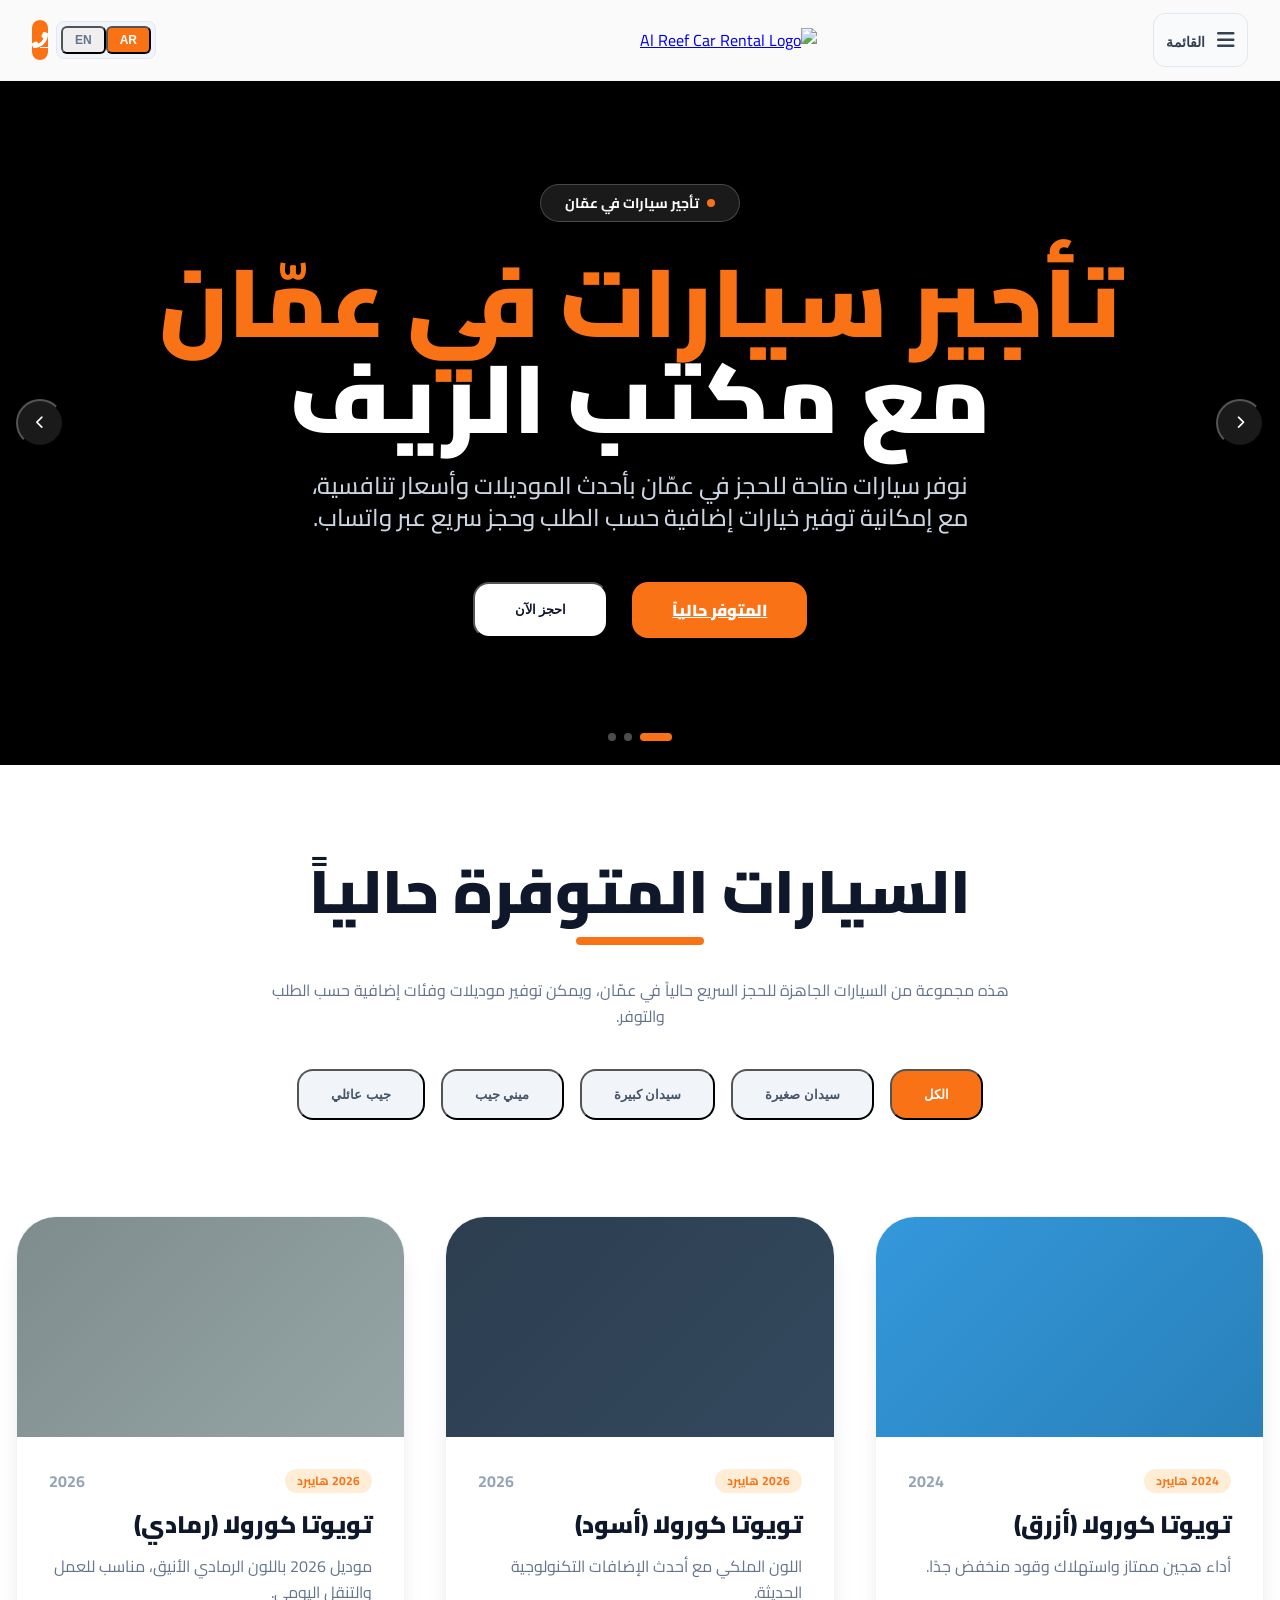
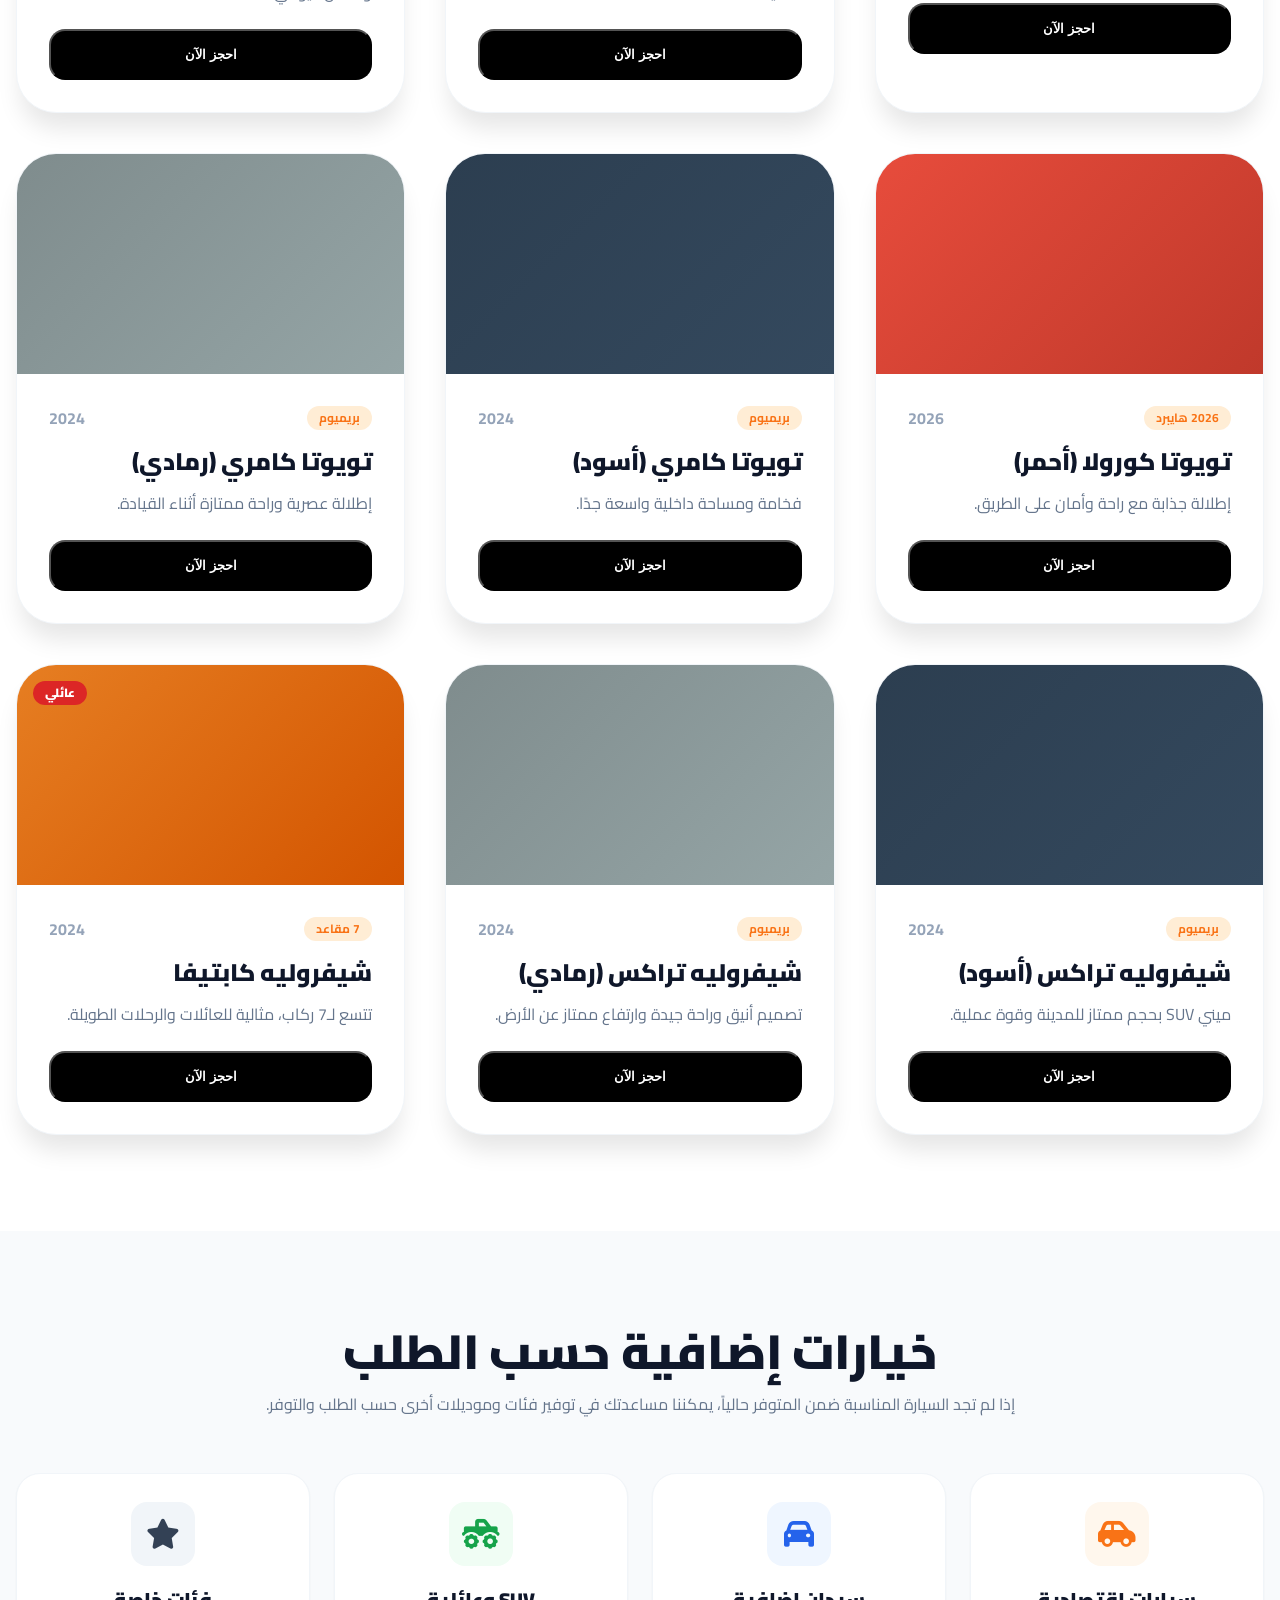
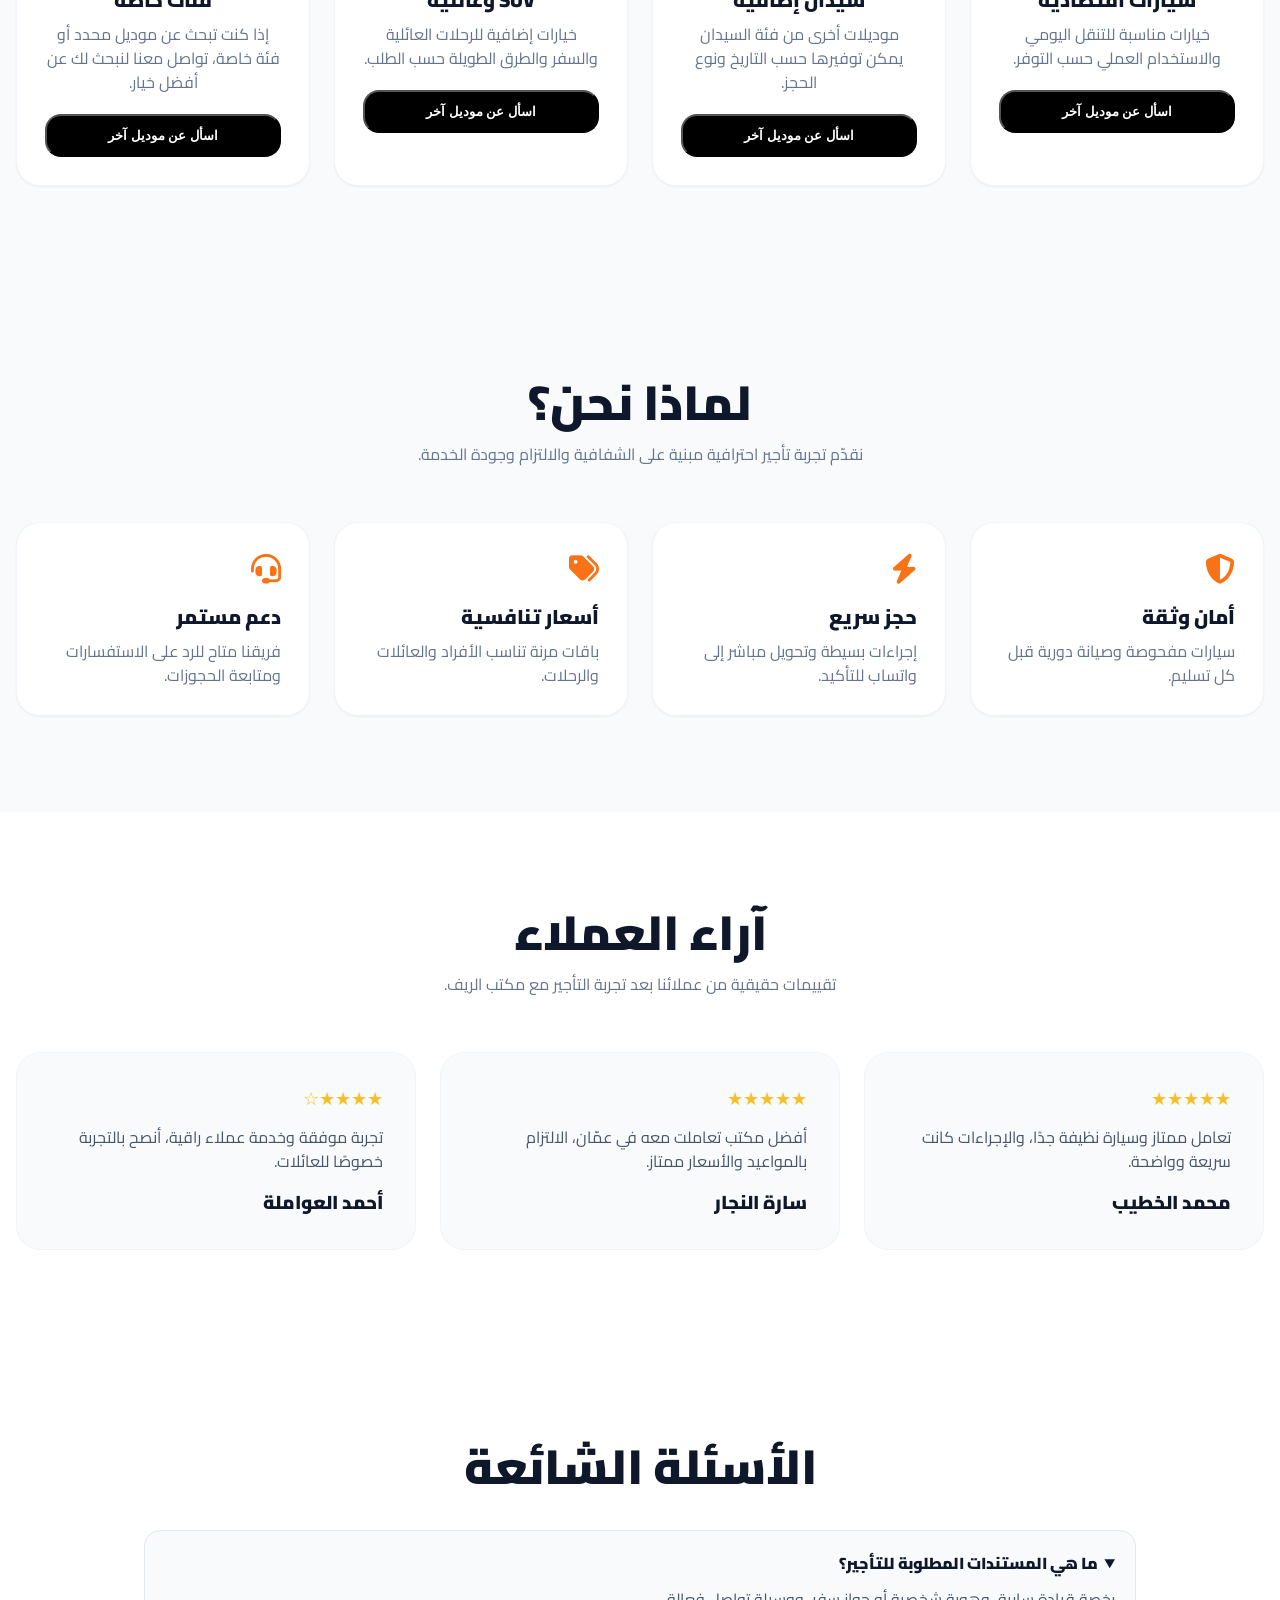
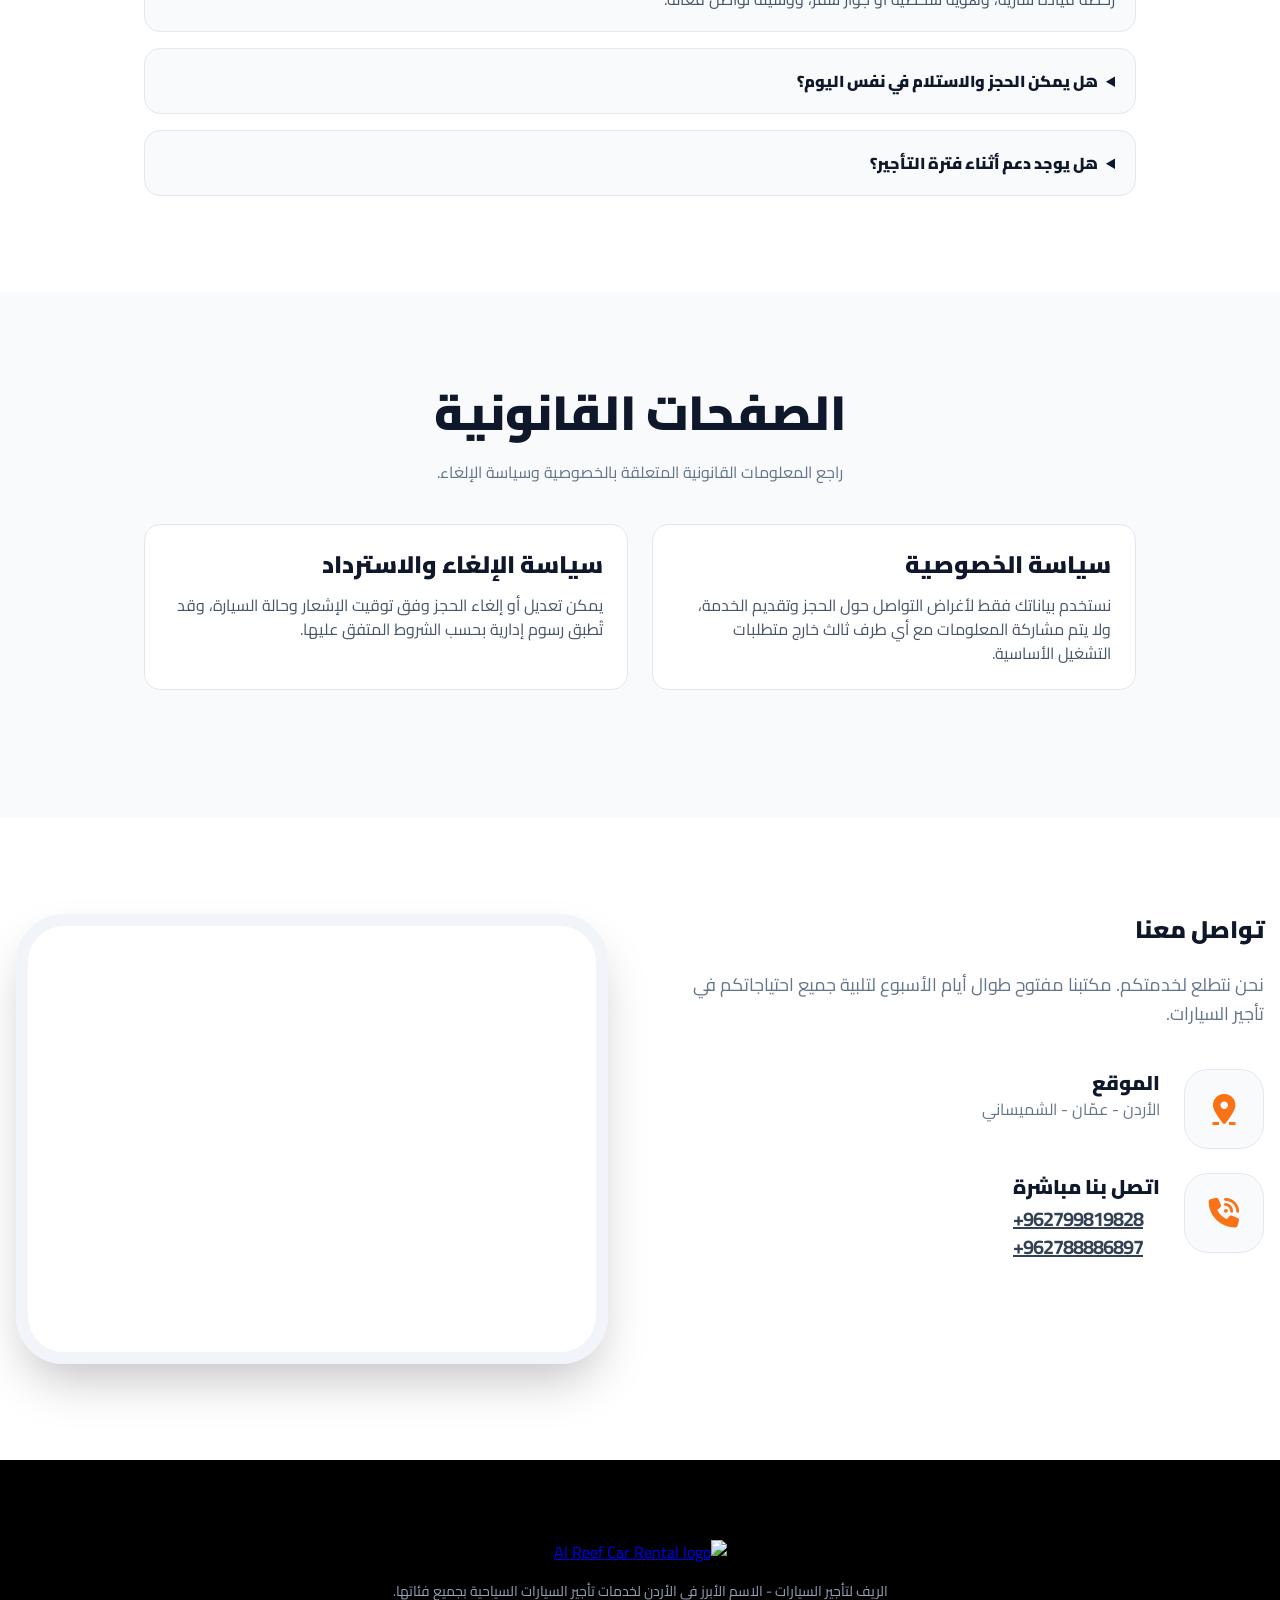
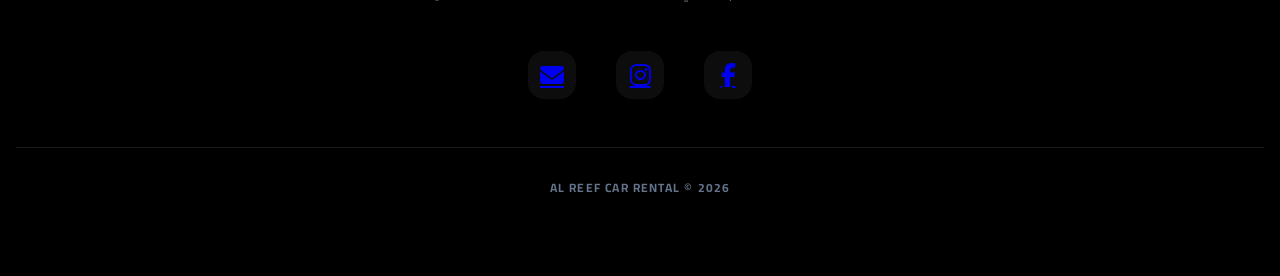
==== index.html @ 411e7c44 "Update index.html" ====
<!DOCTYPE html>
<html lang="ar" dir="rtl">
<head>
    <meta charset="UTF-8">
    <meta name="viewport" content="width=device-width, initial-scale=1.0">
    <title>Car Rental in Amman | Al Reef Car Rental | مكتب الريف لتأجير السيارات</title>
    <meta name="description" content="تأجير سيارات في عمّان مع مكتب الريف. سيارات سيدان وSUV متوفرة للحجز السريع عبر واتساب، مع إمكانية توفير موديلات إضافية حسب الطلب داخل الأردن.">
    <meta name="robots" content="index, follow">
    <meta name="theme-color" content="#f97316">

    <!-- Open Graph -->
    <meta property="og:type" content="website">
    <meta property="og:title" content="Car Rental in Amman | Al Reef Car Rental | مكتب الريف لتأجير السيارات">
    <meta property="og:description" content="تأجير سيارات في عمّان مع مكتب الريف. سيارات سيدان وSUV متوفرة للحجز السريع عبر واتساب، مع إمكانية توفير موديلات إضافية حسب الطلب داخل الأردن.">
    <meta property="og:image" content="https://cdn.jsdelivr.net/gh/alreefcar/alreef-website@main/logo/logomedia.jpg">
    <meta property="og:locale" content="ar_JO">
    <meta property="og:locale:alternate" content="en_US">

    <!-- Twitter -->
    <meta name="twitter:card" content="summary_large_image">
    <meta name="twitter:title" content="Car Rental in Amman | Al Reef Car Rental | مكتب الريف لتأجير السيارات">
    <meta name="twitter:description" content="تأجير سيارات في عمّان مع مكتب الريف. سيارات سيدان وSUV متوفرة للحجز السريع عبر واتساب، مع إمكانية توفير موديلات إضافية حسب الطلب داخل الأردن.">
    <meta name="twitter:image" content="https://cdn.jsdelivr.net/gh/alreefcar/alreef-website@main/logo/logomedia.jpg">

    <!-- Fonts -->
    <link rel="preconnect" href="https://fonts.googleapis.com">
    <link rel="preconnect" href="https://fonts.gstatic.com" crossorigin>
    <link href="https://fonts.googleapis.com/css2?family=Cairo:wght@300;400;600;700;800&display=swap" rel="stylesheet">

    <!-- Icons -->
    <link rel="stylesheet" href="https://cdnjs.cloudflare.com/ajax/libs/font-awesome/6.4.0/css/all.min.css">

    <!-- Tailwind CSS -->
<link rel="stylesheet" href="/alreef-tailwind.min.css">

    <!-- Schema: Local Business + Car Rental -->
    <script type="application/ld+json">
    {
      "@context": "https://schema.org",
      "@type": "CarRental",
      "name": "Al Reef Car Rental",
      "image": "https://cdn.jsdelivr.net/gh/alreefcar/alreef-website@main/logo/logomedia.jpg",
      "telephone": "+962799819828",
      "email": "alreefcars@outlook.com",
      "address": {
        "@type": "PostalAddress",
        "addressLocality": "Amman",
        "addressCountry": "JO"
      },
      "areaServed": "Jordan",
      "sameAs": [
        "https://www.instagram.com/alreefcars.jo/",
        "https://web.facebook.com/profile.php?id=100024924920062"
      ]
    }
    </script>

    <!-- Schema: FAQ -->
    <script type="application/ld+json">
    {
      "@context": "https://schema.org",
      "@type": "FAQPage",
      "mainEntity": [
        {
          "@type": "Question",
          "name": "ما هي المستندات المطلوبة للتأجير؟",
          "acceptedAnswer": {
            "@type": "Answer",
            "text": "رخصة قيادة سارية، وهوية شخصية أو جواز سفر، ووسيلة تواصل فعالة."
          }
        },
        {
          "@type": "Question",
          "name": "هل يمكن الحجز والاستلام في نفس اليوم؟",
          "acceptedAnswer": {
            "@type": "Answer",
            "text": "نعم، حسب توفر السيارات. تواصل معنا مبكرًا لضمان أفضل الخيارات."
          }
        },
        {
          "@type": "Question",
          "name": "هل يوجد دعم أثناء فترة التأجير؟",
          "acceptedAnswer": {
            "@type": "Answer",
            "text": "بالتأكيد، فريقنا متاح لمساعدتك ومتابعة أي استفسار طوال فترة العقد."
          }
        }
      ]
    }
    </script>

    <style>
        * { margin: 0; padding: 0; box-sizing: border-box; }
        html { scroll-behavior: smooth; }
        body { font-family: 'Cairo', sans-serif; background-color: #f8fafc; opacity: 1 !important; visibility: visible !important; }

        .car-card { transition: all 0.3s ease; background: white; border-radius: 2.5rem; overflow: hidden; border: 1px solid #f1f5f9; box-shadow: 0 20px 25px -5px rgb(0 0 0 / 0.1); }
        .car-card:hover { transform: translateY(-8px); box-shadow: 0 25px 30px -5px rgb(0 0 0 / 0.15); }
        .car-image-container { height: 220px; display: flex; align-items: center; justify-content: center; background: linear-gradient(135deg, #667eea 0%, #764ba2 100%); padding: 1rem; position: relative; cursor: pointer; transition: all 0.3s ease; }
        .car-image-container:hover { opacity: 0.92; }
        .car-image-container img { max-width: 90%; max-height: 90%; object-fit: contain; filter: drop-shadow(0 10px 8px rgb(0 0 0 / 0.1)); transition: transform 0.3s ease, opacity 0.3s ease; }
        .car-image-container:hover img { transform: scale(1.05); }
        .car-card[data-car="blue"] .car-image-container { background: linear-gradient(135deg, #3498db, #2980b9); }
        .car-card[data-car="black"] .car-image-container { background: linear-gradient(135deg, #2c3e50, #34495e); }
        .car-card[data-car="grey"] .car-image-container { background: linear-gradient(135deg, #7f8c8d, #95a5a6); }
        .car-card[data-car="red"] .car-image-container { background: linear-gradient(135deg, #e74c3c, #c0392b); }
        .car-card[data-car="camry-black"] .car-image-container { background: linear-gradient(135deg, #2c3e50, #34495e); }
        .car-card[data-car="camry-grey"] .car-image-container { background: linear-gradient(135deg, #7f8c8d, #95a5a6); }
        .car-card[data-car="trax-black"] .car-image-container { background: linear-gradient(135deg, #2c3e50, #34495e); }
        .car-card[data-car="trax-grey"] .car-image-container { background: linear-gradient(135deg, #7f8c8d, #95a5a6); }
        .car-card[data-car="captiva"] .car-image-container { background: linear-gradient(135deg, #e67e22, #d35400); }

        .glass-nav { background: rgba(255, 255, 255, 0.98); backdrop-filter: blur(10px); border-bottom: 1px solid #f1f5f9; }
        .active-filter { background-color: #f97316 !important; color: white !important; }
        .no-scrollbar::-webkit-scrollbar { display: none; }
        .no-scrollbar { -ms-overflow-style: none; scrollbar-width: none; }
        .modal-overlay { transition: opacity 0.3s ease; }
        .modal-content { transition: transform 0.3s ease; }
        .contact-email { direction: ltr; unicode-bidi: bidi-override; }
        .hero-slider { width: 300%; height: 100%; display: flex; transition: transform 0.7s ease-in-out; }
        .hero-slide { width: 33.333%; height: 100%; background-size: cover; background-position: center; }

        .gallery-modal { position: fixed; inset: 0; background: rgba(0, 0, 0, 0.95); z-index: 1000; display: none; align-items: center; justify-content: center; opacity: 0; transition: opacity 0.3s ease; }
        .gallery-modal.show { display: flex; opacity: 1; }
        .gallery-content { position: relative; width: 90%; max-width: 1000px; max-height: 90vh; }
        .gallery-image-container { position: relative; width: 100%; height: 70vh; display: flex; align-items: center; justify-content: center; background: linear-gradient(135deg, #1a1a1a, #2d2d2d); border-radius: 2rem; overflow: hidden; }
        .gallery-image-container img { max-width: 100%; max-height: 100%; object-fit: contain; filter: drop-shadow(0 20px 13px rgb(0 0 0 / 0.5)); }
        .gallery-nav { position: absolute; bottom: 2rem; left: 50%; transform: translateX(-50%); display: flex; gap: 1rem; background: rgba(255,255,255,0.1); padding: 0.75rem 1.5rem; border-radius: 3rem; backdrop-filter: blur(10px); border: 1px solid rgba(255,255,255,0.2); z-index: 10; }
        .gallery-nav-btn { width: 3.5rem; height: 3.5rem; border-radius: 50%; background: rgba(255,255,255,0.2); border: 1px solid rgba(255,255,255,0.3); color: white; font-size: 1.2rem; cursor: pointer; transition: all 0.3s ease; display: flex; align-items: center; justify-content: center; }
        .gallery-nav-btn:hover { background: #f97316; border-color: #f97316; transform: scale(1.1); }
        .gallery-dots { display: flex; gap: 0.75rem; align-items: center; }
        .gallery-dot { width: 0.75rem; height: 0.75rem; border-radius: 50%; background: rgba(255,255,255,0.3); cursor: pointer; transition: all 0.3s ease; }
        .gallery-dot.active { background: #f97316; transform: scale(1.3); }
        .gallery-close { position: absolute; top: 1rem; left: 1rem; width: 3rem; height: 3rem; border-radius: 50%; background: rgba(255,255,255,0.1); border: 1px solid rgba(255,255,255,0.2); color: white; font-size: 1.2rem; cursor: pointer; display: flex; align-items: center; justify-content: center; transition: all 0.3s ease; z-index: 20; }
        .gallery-close:hover { background: #ef4444; transform: scale(1.1); }
        .gallery-caption { position: absolute; top: 1rem; right: 1rem; background: rgba(255,255,255,0.1); backdrop-filter: blur(10px); padding: 0.5rem 1.5rem; border-radius: 2rem; color: white; font-weight: bold; border: 1px solid rgba(255,255,255,0.2); z-index: 20; }
        .car-image-container img[loading="lazy"] { opacity: 0; }
        .car-image-container img.loaded { opacity: 1; }
    </style>
    <link rel="icon" type="image/png" sizes="32x32" href="/favicon.png">
    <link rel="icon" type="image/png" sizes="16x16" href="/favicon.png">
    <link rel="shortcut icon" href="/favicon.png">
</head>
<body class="bg-slate-50 text-slate-900 font-sans">
    <!-- Navigation -->
    <nav class="glass-nav shadow-lg fixed w-full z-50">
        <div class="max-w-7xl mx-auto px-4 sm:px-6 lg:px-8">
            <div class="flex justify-between h-20 items-center">
                <div class="flex items-center">
                    <button id="menu-toggle-btn" class="bg-slate-50 hover:bg-orange-100 text-slate-700 p-3 rounded-xl transition-all duration-300 border border-slate-200 group" aria-label="Open menu">
                        <i class="fas fa-bars text-xl group-hover:scale-110 transition-transform"></i>
                        <span class="ms-2 font-bold hidden md:inline-block text-sm" data-i18n="nav_menu">القائمة</span>
                    </button>
                </div>
                <div class="absolute left-1/2 transform -translate-x-1/2">
                    <a href="#hero" class="block" aria-label="Al Reef Car Rental Home">
                        <img src="https://cdn.jsdelivr.net/gh/alreefcar/alreef-website@main/logo/logo.png" alt="Al Reef Car Rental Logo" class="h-16 md:h-24 w-auto object-contain transition-transform hover:scale-105" loading="eager" width="180" height="96">
                    </a>
                </div>
                <div class="flex items-center gap-2">
                    <div class="flex bg-slate-100 rounded-lg p-1 border border-slate-200">
                        <button type="button" id="btn-ar" class="px-3 py-1 rounded-md text-xs font-bold">AR</button>
                        <button type="button" id="btn-en" class="px-3 py-1 rounded-md text-xs font-bold">EN</button>
                    </div>
                    <a href="tel:+962799819828" class="bg-brand-primary text-white h-10 w-10 flex items-center justify-center rounded-lg" aria-label="Call Al Reef Car Rental">
                        <i class="fas fa-phone-alt"></i>
                    </a>
                </div>
            </div>
        </div>
    </nav>

    <!-- Side Drawer -->
    <div id="side-drawer" class="fixed inset-0 z-[100] invisible">
        <div id="drawer-overlay" class="absolute inset-0 bg-black/60 backdrop-blur-sm opacity-0 transition-opacity duration-300"></div>
        <div id="drawer-content" class="absolute right-0 top-0 h-full w-[300px] bg-white translate-x-full transition-transform duration-300 p-8 flex flex-col">
            <button id="close-drawer" class="self-end text-2xl text-slate-400 mb-8 hover:text-black" aria-label="Close menu"><i class="fas fa-times"></i></button>
            <nav class="space-y-6">
                <a href="#hero" class="drawer-link block text-xl font-black text-slate-800 hover:text-brand-primary" data-i18n="home">الرئيسية</a>
                <a href="#fleet" class="drawer-link block text-xl font-black text-slate-800 hover:text-brand-primary" data-i18n="fleet">السيارات المتوفرة</a>
                <a href="services.html" class="drawer-link block text-xl font-black text-slate-800 hover:text-brand-primary" data-i18n="services_link">الخدمات السياحية</a>
                <a href="#faq" class="drawer-link block text-xl font-black text-slate-800 hover:text-brand-primary" data-i18n="faq_nav">الأسئلة الشائعة</a>
                <a href="#location" class="drawer-link block text-xl font-black text-slate-800 hover:text-brand-primary" data-i18n="contact_nav">تواصل معنا</a>
            </nav>
            <div class="mt-auto space-y-8">
                <div class="space-y-4">
                    <p class="text-sm font-bold text-slate-400 uppercase tracking-widest" data-i18n="contact">تواصل معنا</p>
                    <a href="tel:+962799819828" class="flex items-center gap-4 group">
                        <div class="w-12 h-12 bg-slate-50 rounded-2xl flex items-center justify-center text-slate-600 group-hover:bg-brand-primary group-hover:text-white"><i class="fas fa-phone-alt"></i></div>
                        <span class="font-bold text-slate-700" dir="ltr">+962799819828</span>
                    </a>
                    <a href="tel:+962788886897" class="flex items-center gap-4 group">
                        <div class="w-12 h-12 bg-slate-50 rounded-2xl flex items-center justify-center text-slate-600 group-hover:bg-brand-primary group-hover:text-white"><i class="fas fa-phone-alt"></i></div>
                        <span class="font-bold text-slate-700" dir="ltr">+962788886897</span>
                    </a>
                    <a href="mailto:alreefcars@outlook.com" class="flex items-center gap-4 group">
                        <div class="w-12 h-12 bg-slate-50 rounded-2xl flex items-center justify-center text-slate-600 group-hover:bg-blue-600 group-hover:text-white"><i class="fas fa-envelope"></i></div>
                        <span class="font-bold text-slate-700 contact-email">alreefcars@outlook.com</span>
                    </a>
                    <a href="https://maps.app.goo.gl/wurxkst2kX9NvVn19" target="_blank" rel="noopener noreferrer" class="flex items-center gap-4 group">
                        <div class="w-12 h-12 bg-slate-50 rounded-2xl flex items-center justify-center text-slate-600 group-hover:bg-blue-600 group-hover:text-white"><i class="fas fa-map-marker-alt"></i></div>
                        <span class="font-bold text-slate-700" data-i18n="location">موقعنا</span>
                    </a>
                </div>
                <a href="#hero" class="block hover:opacity-100 transition-opacity">
                    <img src="https://cdn.jsdelivr.net/gh/alreefcar/alreef-website@main/logo/logo.png" alt="Al Reef Car Rental Logo" class="h-12 w-auto opacity-50" loading="lazy" width="120" height="48" onerror="this.src='https://placehold.co/150x50/ffffff/000000?text=AL+REEF'">
                </a>
            </div>
        </div>
    </div>

    <!-- Hero Section -->
    <section id="hero" class="relative min-h-[85vh] w-full overflow-hidden bg-black flex items-center justify-center pt-20">
        <div id="heroSlider" class="hero-slider absolute top-0 left-0">
            <div class="hero-slide" style="background-image: linear-gradient(rgba(0,0,0,0.5), rgba(0,0,0,0.7)), url('https://cdn.jsdelivr.net/gh/alreefcar/alreef-website@main/indexbackground/BG1.avif');"></div>
            <div class="hero-slide" style="background-image: linear-gradient(rgba(0,0,0,0.5), rgba(0,0,0,0.7)), url('https://cdn.jsdelivr.net/gh/alreefcar/alreef-website@main/indexbackground/BG2.avif');"></div>
            <div class="hero-slide" style="background-image: linear-gradient(rgba(0,0,0,0.5), rgba(0,0,0,0.7)), url('https://cdn.jsdelivr.net/gh/alreefcar/alreef-website@main/indexbackground/BG3.avif');"></div>
        </div>
        <button type="button" onclick="prevHero()" class="absolute left-4 z-10 w-12 h-12 rounded-full bg-white/10 hover:bg-orange-500 text-white" aria-label="Previous slide"><i class="fas fa-chevron-left"></i></button>
        <button type="button" onclick="nextHero()" class="absolute right-4 z-10 w-12 h-12 rounded-full bg-white/10 hover:bg-orange-500 text-white" aria-label="Next slide"><i class="fas fa-chevron-right"></i></button>
        <div class="relative z-10 text-center text-white px-6">
            <div class="inline-flex items-center gap-2 bg-white/10 backdrop-blur-md text-white border border-white/20 font-bold px-6 py-2 rounded-full mb-8 text-sm">
                <span class="w-2 h-2 bg-brand-primary rounded-full animate-pulse"></span>
                <span data-i18n="hero_badge">تأجير سيارات في عمّان</span>
            </div>
            <h1 class="text-5xl md:text-8xl font-black mb-6">
                <span class="text-orange-500 block" data-i18n="title1">تأجير سيارات في عمّان</span>
                <span class="text-white block" data-i18n="title2">مع مكتب الريف</span>
            </h1>
            <p class="text-xl md:text-2xl text-slate-300 mb-12 font-medium max-w-2xl mx-auto leading-relaxed" data-i18n="hero_desc">نوفر سيارات متاحة للحجز في عمّان بأحدث الموديلات وأسعار تنافسية، مع إمكانية توفير خيارات إضافية حسب الطلب وحجز سريع عبر واتساب.</p>
            <div class="flex flex-wrap justify-center gap-6 mb-6">
                <a href="#fleet" class="bg-orange-500 hover:bg-orange-600 text-white px-10 py-4 rounded-2xl font-black" data-i18n="fleet_btn">المتوفر حالياً</a>
                <button type="button" onclick="openBookingModal('General Booking Inquiry')" class="bg-white hover:bg-slate-100 text-slate-900 px-10 py-4 rounded-2xl font-black" data-i18n="book_btn">احجز الآن</button>
            </div>
        </div>
        <div class="absolute bottom-6 left-0 w-full flex justify-center gap-2">
            <div id="dot0" class="w-8 h-2 rounded-full bg-orange-500"></div>
            <div id="dot1" class="w-2 h-2 rounded-full bg-white/30"></div>
            <div id="dot2" class="w-2 h-2 rounded-full bg-white/30"></div>
        </div>
    </section>

    <!-- Available Cars Section -->
    <section id="fleet" class="py-24 bg-white">
        <div class="max-w-7xl mx-auto px-4">
            <h2 class="text-4xl md:text-6xl font-black text-center mb-4" data-i18n="fleet_title">السيارات المتوفرة حالياً</h2>
            <div class="w-32 h-2 bg-brand-primary mx-auto mb-8 rounded-full"></div>
            <p class="text-center text-slate-500 max-w-3xl mx-auto mb-10 leading-relaxed" data-i18n="fleet_intro">هذه مجموعة من السيارات الجاهزة للحجز السريع حالياً في عمّان، ويمكن توفير موديلات وفئات إضافية حسب الطلب والتوفر.</p>
            <div class="flex overflow-x-auto gap-4 pb-8 mb-16 justify-center no-scrollbar">
                <button type="button" onclick="filterFleet('all', this)" class="filter-btn active-filter px-8 py-4 rounded-2xl font-black bg-brand-primary text-white" data-i18n="all">الكل</button>
                <button type="button" onclick="filterFleet('small-sedan', this)" class="filter-btn px-8 py-4 rounded-2xl font-black bg-slate-100 text-slate-600" data-i18n="small">سيدان صغيرة</button>
                <button type="button" onclick="filterFleet('large-sedan', this)" class="filter-btn px-8 py-4 rounded-2xl font-black bg-slate-100 text-slate-600" data-i18n="large">سيدان كبيرة</button>
                <button type="button" onclick="filterFleet('mini-jeep', this)" class="filter-btn px-8 py-4 rounded-2xl font-black bg-slate-100 text-slate-600" data-i18n="mini">ميني جيب</button>
                <button type="button" onclick="filterFleet('family-jeep', this)" class="filter-btn px-8 py-4 rounded-2xl font-black bg-slate-100 text-slate-600" data-i18n="family">جيب عائلي</button>
            </div>
            <div id="fleet-grid" class="grid grid-cols-1 md:grid-cols-2 lg:grid-cols-3 gap-10">
                
                <!-- Toyota Corolla (Blue) -->
                <article class="car-card small-sedan" data-car="blue" data-gallery="corolla-blue">
                    <div class="car-image-container" onclick="openGallery('corolla-blue')">
                        
                        <img src="https://cdn.jsdelivr.net/gh/alreefcar/alreef-website@main/cover/toyota-corolla-blue.png" alt="Toyota Corolla (Blue) 2024 for rent in Amman" loading="lazy" onload="this.classList.add('loaded')" onerror="this.onerror=null; this.src='https://placehold.co/600x400/333/fff?text=Toyota%20Corolla%20(Blue)'">
                    </div>
                    <div class="p-8">
                        <div class="flex justify-between items-center mb-4">
                            <span class="bg-orange-100 text-brand-primary text-xs font-bold px-3 py-1 rounded-full" data-i18n="corolla-blue_badge">2024 هايبرد</span>
                            <span class="text-slate-400 font-bold">2024</span>
                        </div>
                        <h3 class="text-2xl font-black mb-3" data-i18n="corolla-blue_name">تويوتا كورولا (أزرق)</h3>
                        <p class="text-slate-500 mb-6 leading-relaxed" data-i18n="corolla-blue_desc">أداء هجين ممتاز واستهلاك وقود منخفض جدًا.</p>
                        <button type="button" onclick="openBookingModal('Toyota Corolla (Blue) 2024')" class="w-full bg-black text-white py-4 rounded-2xl font-bold hover:bg-brand-primary" data-i18n="book_now">احجز الآن</button>
                    </div>
                    <div class="hidden gallery-data" id="gallery-corolla-blue">
    <img src="https://cdn.jsdelivr.net/gh/alreefcar/alreef-website@main/small/toyota-corolla-blue-side.png" alt="Toyota Corolla (Blue) Side" data-view-en="Side View" data-view-ar="جانبي">
    <img src="https://cdn.jsdelivr.net/gh/alreefcar/alreef-website@main/small/toyota-corolla-blue-front.png" alt="Toyota Corolla (Blue) Front" data-view-en="Front View" data-view-ar="أمامي">
    <img src="https://cdn.jsdelivr.net/gh/alreefcar/alreef-website@main/small/toyota-corolla-blue-back.png" alt="Toyota Corolla (Blue) Rear" data-view-en="Rear View" data-view-ar="خلفي">
                    </div>
                </article>

                <!-- Toyota Corolla (Black) -->
                <article class="car-card small-sedan" data-car="black" data-gallery="corolla-black">
                    <div class="car-image-container" onclick="openGallery('corolla-black')">
                        
                        <img src="https://cdn.jsdelivr.net/gh/alreefcar/alreef-website@main/cover/toyota-corolla-balck.png" alt="Toyota Corolla (Black) 2026 for rent in Amman" loading="lazy" onload="this.classList.add('loaded')" onerror="this.onerror=null; this.src='https://placehold.co/600x400/333/fff?text=Toyota%20Corolla%20(Black)'">
                    </div>
                    <div class="p-8">
                        <div class="flex justify-between items-center mb-4">
                            <span class="bg-orange-100 text-brand-primary text-xs font-bold px-3 py-1 rounded-full" data-i18n="corolla-black_badge">2026 هايبرد</span>
                            <span class="text-slate-400 font-bold">2026</span>
                        </div>
                        <h3 class="text-2xl font-black mb-3" data-i18n="corolla-black_name">تويوتا كورولا (أسود)</h3>
                        <p class="text-slate-500 mb-6 leading-relaxed" data-i18n="corolla-black_desc">اللون الملكي مع أحدث الإضافات التكنولوجية الحديثة.</p>
                        <button type="button" onclick="openBookingModal('Toyota Corolla (Black) 2026')" class="w-full bg-black text-white py-4 rounded-2xl font-bold hover:bg-brand-primary" data-i18n="book_now">احجز الآن</button>
                    </div>
                    <div class="hidden gallery-data" id="gallery-corolla-black">
    <img src="https://cdn.jsdelivr.net/gh/alreefcar/alreef-website@main/small/toyota-corolla-black-side.png" alt="Toyota Corolla (Black) Side" data-view-en="Side View" data-view-ar="جانبي">
    <img src="https://cdn.jsdelivr.net/gh/alreefcar/alreef-website@main/small/toyota-corolla-black-front.png" alt="Toyota Corolla (Black) Front" data-view-en="Front View" data-view-ar="أمامي">
    <img src="https://cdn.jsdelivr.net/gh/alreefcar/alreef-website@main/small/toyota-corolla-black-back.png" alt="Toyota Corolla (Black) Rear" data-view-en="Rear View" data-view-ar="خلفي">
                    </div>
                </article>

                <!-- Toyota Corolla (Grey) -->
                <article class="car-card small-sedan" data-car="grey" data-gallery="corolla-grey">
                    <div class="car-image-container" onclick="openGallery('corolla-grey')">
                        
                        <img src="https://cdn.jsdelivr.net/gh/alreefcar/alreef-website@main/cover/toyota-corolla-selver.png" alt="Toyota Corolla (Grey) 2026 for rent in Amman" loading="lazy" onload="this.classList.add('loaded')" onerror="this.onerror=null; this.src='https://placehold.co/600x400/333/fff?text=Toyota%20Corolla%20(Grey)'">
                    </div>
                    <div class="p-8">
                        <div class="flex justify-between items-center mb-4">
                            <span class="bg-orange-100 text-brand-primary text-xs font-bold px-3 py-1 rounded-full" data-i18n="corolla-grey_badge">2026 هايبرد</span>
                            <span class="text-slate-400 font-bold">2026</span>
                        </div>
                        <h3 class="text-2xl font-black mb-3" data-i18n="corolla-grey_name">تويوتا كورولا (رمادي)</h3>
                        <p class="text-slate-500 mb-6 leading-relaxed" data-i18n="corolla-grey_desc">موديل 2026 باللون الرمادي الأنيق، مناسب للعمل والتنقل اليومي.</p>
                        <button type="button" onclick="openBookingModal('Toyota Corolla (Grey) 2026')" class="w-full bg-black text-white py-4 rounded-2xl font-bold hover:bg-brand-primary" data-i18n="book_now">احجز الآن</button>
                    </div>
                    <div class="hidden gallery-data" id="gallery-corolla-grey">
    <img src="https://cdn.jsdelivr.net/gh/alreefcar/alreef-website@main/small/toyota-corolla-grey-side.png" alt="Toyota Corolla (Grey) Side" data-view-en="Side View" data-view-ar="جانبي">
    <img src="https://cdn.jsdelivr.net/gh/alreefcar/alreef-website@main/small/toyota-corolla-grey-front.png" alt="Toyota Corolla (Grey) Front" data-view-en="Front View" data-view-ar="أمامي">
    <img src="https://cdn.jsdelivr.net/gh/alreefcar/alreef-website@main/small/toyota-corolla-grey-back.png" alt="Toyota Corolla (Grey) Rear" data-view-en="Rear View" data-view-ar="خلفي">
                    </div>
                </article>

                <!-- Toyota Corolla (Red) -->
                <article class="car-card small-sedan" data-car="red" data-gallery="corolla-red">
                    <div class="car-image-container" onclick="openGallery('corolla-red')">
                        
                        <img src="https://cdn.jsdelivr.net/gh/alreefcar/alreef-website@main/cover/toyota-corolla-red.png" alt="Toyota Corolla (Red) 2026 for rent in Amman" loading="lazy" onload="this.classList.add('loaded')" onerror="this.onerror=null; this.src='https://placehold.co/600x400/333/fff?text=Toyota%20Corolla%20(Red)'">
                    </div>
                    <div class="p-8">
                        <div class="flex justify-between items-center mb-4">
                            <span class="bg-orange-100 text-brand-primary text-xs font-bold px-3 py-1 rounded-full" data-i18n="corolla-red_badge">2026 هايبرد</span>
                            <span class="text-slate-400 font-bold">2026</span>
                        </div>
                        <h3 class="text-2xl font-black mb-3" data-i18n="corolla-red_name">تويوتا كورولا (أحمر)</h3>
                        <p class="text-slate-500 mb-6 leading-relaxed" data-i18n="corolla-red_desc">إطلالة جذابة مع راحة وأمان على الطريق.</p>
                        <button type="button" onclick="openBookingModal('Toyota Corolla (Red) 2026')" class="w-full bg-black text-white py-4 rounded-2xl font-bold hover:bg-brand-primary" data-i18n="book_now">احجز الآن</button>
                    </div>
                    <div class="hidden gallery-data" id="gallery-corolla-red">
    <img src="https://cdn.jsdelivr.net/gh/alreefcar/alreef-website@main/small/toyota-corolla-red-side.JPG" alt="Toyota Corolla (Red) Side" data-view-en="Side View" data-view-ar="جانبي">
    <img src="https://cdn.jsdelivr.net/gh/alreefcar/alreef-website@main/small/toyota-corolla-red-front.JPG" alt="Toyota Corolla (Red) Front" data-view-en="Front View" data-view-ar="أمامي">
    <img src="https://cdn.jsdelivr.net/gh/alreefcar/alreef-website@main/small/toyota-corolla-red-back.JPG" alt="Toyota Corolla (Red) Rear" data-view-en="Rear View" data-view-ar="خلفي">
                    </div>
                </article>

                <!-- Toyota Camry (Black) -->
                <article class="car-card large-sedan" data-car="camry-black" data-gallery="camry-black">
                    <div class="car-image-container" onclick="openGallery('camry-black')">
                        
                        <img src="https://cdn.jsdelivr.net/gh/alreefcar/alreef-website@main/cover/toyota-camry-balck.png" alt="Toyota Camry (Black) 2024 for rent in Amman" loading="lazy" onload="this.classList.add('loaded')" onerror="this.onerror=null; this.src='https://placehold.co/600x400/333/fff?text=Toyota%20Camry%20(Black)'">
                    </div>
                    <div class="p-8">
                        <div class="flex justify-between items-center mb-4">
                            <span class="bg-orange-100 text-brand-primary text-xs font-bold px-3 py-1 rounded-full" data-i18n="camry-black_badge">بريميوم</span>
                            <span class="text-slate-400 font-bold">2024</span>
                        </div>
                        <h3 class="text-2xl font-black mb-3" data-i18n="camry-black_name">تويوتا كامري (أسود)</h3>
                        <p class="text-slate-500 mb-6 leading-relaxed" data-i18n="camry-black_desc">فخامة ومساحة داخلية واسعة جدًا.</p>
                        <button type="button" onclick="openBookingModal('Toyota Camry (Black) 2024')" class="w-full bg-black text-white py-4 rounded-2xl font-bold hover:bg-brand-primary" data-i18n="book_now">احجز الآن</button>
                    </div>
                    <div class="hidden gallery-data" id="gallery-camry-black">
    <img src="https://cdn.jsdelivr.net/gh/alreefcar/alreef-website@main/small/toyota-camry-black-side.png" alt="Toyota Camry (Black) Side" data-view-en="Side View" data-view-ar="جانبي">
    <img src="https://cdn.jsdelivr.net/gh/alreefcar/alreef-website@main/small/toyota-camry-black-front.png" alt="Toyota Camry (Black) Front" data-view-en="Front View" data-view-ar="أمامي">
    <img src="https://cdn.jsdelivr.net/gh/alreefcar/alreef-website@main/small/toyota-camry-black-back.png" alt="Toyota Camry (Black) Rear" data-view-en="Rear View" data-view-ar="خلفي">
                    </div>
                </article>

                <!-- Toyota Camry (Grey) -->
                <article class="car-card large-sedan" data-car="camry-grey" data-gallery="camry-grey">
                    <div class="car-image-container" onclick="openGallery('camry-grey')">
                        
                        <img src="https://cdn.jsdelivr.net/gh/alreefcar/alreef-website@main/cover/toyota-camry-selver.png" alt="Toyota Camry (Grey) 2024 for rent in Amman" loading="lazy" onload="this.classList.add('loaded')" onerror="this.onerror=null; this.src='https://placehold.co/600x400/333/fff?text=Toyota%20Camry%20(Grey)'">
                    </div>
                    <div class="p-8">
                        <div class="flex justify-between items-center mb-4">
                            <span class="bg-orange-100 text-brand-primary text-xs font-bold px-3 py-1 rounded-full" data-i18n="camry-grey_badge">بريميوم</span>
                            <span class="text-slate-400 font-bold">2024</span>
                        </div>
                        <h3 class="text-2xl font-black mb-3" data-i18n="camry-grey_name">تويوتا كامري (رمادي)</h3>
                        <p class="text-slate-500 mb-6 leading-relaxed" data-i18n="camry-grey_desc">إطلالة عصرية وراحة ممتازة أثناء القيادة.</p>
                        <button type="button" onclick="openBookingModal('Toyota Camry (Grey) 2024')" class="w-full bg-black text-white py-4 rounded-2xl font-bold hover:bg-brand-primary" data-i18n="book_now">احجز الآن</button>
                    </div>
                    <div class="hidden gallery-data" id="gallery-camry-grey">
    <img src="https://cdn.jsdelivr.net/gh/alreefcar/alreef-website@main/small/toyota-camry-grey-side.png" alt="Toyota Camry (Grey) Side" data-view-en="Side View" data-view-ar="جانبي">
    <img src="https://cdn.jsdelivr.net/gh/alreefcar/alreef-website@main/small/toyota-camry-grey-front.png" alt="Toyota Camry (Grey) Front" data-view-en="Front View" data-view-ar="أمامي">
    <img src="https://cdn.jsdelivr.net/gh/alreefcar/alreef-website@main/small/toyota-camry-grey-back.png" alt="Toyota Camry (Grey) Rear" data-view-en="Rear View" data-view-ar="خلفي">
                    </div>
                </article>

                <!-- Chevrolet Trax (Black) -->
                <article class="car-card mini-jeep" data-car="trax-black" data-gallery="trax-black">
                    <div class="car-image-container" onclick="openGallery('trax-black')">
                        
                        <img src="https://cdn.jsdelivr.net/gh/alreefcar/alreef-website@main/cover/chevrolet-trax-black.png" alt="Chevrolet Trax (Black) 2024 for rent in Amman" loading="lazy" onload="this.classList.add('loaded')" onerror="this.onerror=null; this.src='https://placehold.co/600x400/333/fff?text=Chevrolet%20Trax%20(Black)'">
                    </div>
                    <div class="p-8">
                        <div class="flex justify-between items-center mb-4">
                            <span class="bg-orange-100 text-brand-primary text-xs font-bold px-3 py-1 rounded-full" data-i18n="trax-black_badge">بريميوم</span>
                            <span class="text-slate-400 font-bold">2024</span>
                        </div>
                        <h3 class="text-2xl font-black mb-3" data-i18n="trax-black_name">شيفروليه تراكس (أسود)</h3>
                        <p class="text-slate-500 mb-6 leading-relaxed" data-i18n="trax-black_desc">ميني SUV بحجم ممتاز للمدينة وقوة عملية.</p>
                        <button type="button" onclick="openBookingModal('Chevrolet Trax (Black) 2024')" class="w-full bg-black text-white py-4 rounded-2xl font-bold hover:bg-brand-primary" data-i18n="book_now">احجز الآن</button>
                    </div>
                    <div class="hidden gallery-data" id="gallery-trax-black">
    <img src="https://cdn.jsdelivr.net/gh/alreefcar/alreef-website@main/small/chevrolet-trax-black-side.png" alt="Chevrolet Trax (Black) Side" data-view-en="Side View" data-view-ar="جانبي">
    <img src="https://cdn.jsdelivr.net/gh/alreefcar/alreef-website@main/small/chevrolet-trax-black-front.png" alt="Chevrolet Trax (Black) Front" data-view-en="Front View" data-view-ar="أمامي">
    <img src="https://cdn.jsdelivr.net/gh/alreefcar/alreef-website@main/small/chevrolet-trax-black-back.png" alt="Chevrolet Trax (Black) Rear" data-view-en="Rear View" data-view-ar="خلفي">
                    </div>
                </article>

                <!-- Chevrolet Trax (Grey) -->
                <article class="car-card mini-jeep" data-car="trax-grey" data-gallery="trax-grey">
                    <div class="car-image-container" onclick="openGallery('trax-grey')">
                        
                        <img src="https://cdn.jsdelivr.net/gh/alreefcar/alreef-website@main/cover/chevrolet-trax-silver.png" alt="Chevrolet Trax (Grey) 2024 for rent in Amman" loading="lazy" onload="this.classList.add('loaded')" onerror="this.onerror=null; this.src='https://placehold.co/600x400/333/fff?text=Chevrolet%20Trax%20(Grey)'">
                    </div>
                    <div class="p-8">
                        <div class="flex justify-between items-center mb-4">
                            <span class="bg-orange-100 text-brand-primary text-xs font-bold px-3 py-1 rounded-full" data-i18n="trax-grey_badge">بريميوم</span>
                            <span class="text-slate-400 font-bold">2024</span>
                        </div>
                        <h3 class="text-2xl font-black mb-3" data-i18n="trax-grey_name">شيفروليه تراكس (رمادي)</h3>
                        <p class="text-slate-500 mb-6 leading-relaxed" data-i18n="trax-grey_desc">تصميم أنيق وراحة جيدة وارتفاع ممتاز عن الأرض.</p>
                        <button type="button" onclick="openBookingModal('Chevrolet Trax (Grey) 2024')" class="w-full bg-black text-white py-4 rounded-2xl font-bold hover:bg-brand-primary" data-i18n="book_now">احجز الآن</button>
                    </div>
                    <div class="hidden gallery-data" id="gallery-trax-grey">
    <img src="https://cdn.jsdelivr.net/gh/alreefcar/alreef-website@main/small/chevrolet-trax-grey-side.png" alt="Chevrolet Trax (Grey) Side" data-view-en="Side View" data-view-ar="جانبي">
    <img src="https://cdn.jsdelivr.net/gh/alreefcar/alreef-website@main/small/chevrolet-trax-grey-front.png" alt="Chevrolet Trax (Grey) Front" data-view-en="Front View" data-view-ar="أمامي">
    <img src="https://cdn.jsdelivr.net/gh/alreefcar/alreef-website@main/small/chevrolet-trax-grey-back.png" alt="Chevrolet Trax (Grey) Rear" data-view-en="Rear View" data-view-ar="خلفي">
                    </div>
                </article>

                <!-- Chevrolet Captiva -->
                <article class="car-card family-jeep" data-car="captiva" data-gallery="captiva">
                    <div class="car-image-container relative" onclick="openGallery('captiva')">
                        <span class="absolute top-4 left-4 bg-red-600 text-white text-xs font-black px-3 py-1 rounded-full z-10" data-i18n="captiva_family_badge">عائلي</span>
                        <img src="https://cdn.jsdelivr.net/gh/alreefcar/alreef-website@main/cover/chevrolet-captiva.png" alt="Chevrolet Captiva 2024 for rent in Amman" loading="lazy" onload="this.classList.add('loaded')" onerror="this.onerror=null; this.src='https://placehold.co/600x400/333/fff?text=Chevrolet%20Captiva'">
                    </div>
                    <div class="p-8">
                        <div class="flex justify-between items-center mb-4">
                            <span class="bg-orange-100 text-brand-primary text-xs font-bold px-3 py-1 rounded-full" data-i18n="captiva_badge">7 مقاعد</span>
                            <span class="text-slate-400 font-bold">2024</span>
                        </div>
                        <h3 class="text-2xl font-black mb-3" data-i18n="captiva_name">شيفروليه كابتيفا</h3>
                        <p class="text-slate-500 mb-6 leading-relaxed" data-i18n="captiva_desc">تتسع لـ7 ركاب، مثالية للعائلات والرحلات الطويلة.</p>
                        <button type="button" onclick="openBookingModal('Chevrolet Captiva 2024')" class="w-full bg-black text-white py-4 rounded-2xl font-bold hover:bg-brand-primary" data-i18n="book_now">احجز الآن</button>
                    </div>
                    <div class="hidden gallery-data" id="gallery-captiva">
    <img src="https://cdn.jsdelivr.net/gh/alreefcar/alreef-website@main/small/chevrolet-captiva-red-side.png" alt="Chevrolet Captiva Side" data-view-en="Side View" data-view-ar="جانبي">
    <img src="https://cdn.jsdelivr.net/gh/alreefcar/alreef-website@main/small/chevrolet-captiva-red-front.png" alt="Chevrolet Captiva Front" data-view-en="Front View" data-view-ar="أمامي">
    <img src="https://cdn.jsdelivr.net/gh/alreefcar/alreef-website@main/small/chevrolet-captiva-red-back.png" alt="Chevrolet Captiva Rear" data-view-en="Rear View" data-view-ar="خلفي">
                    </div>
                </article>
            </div>
        </div>
    </section>

    <!-- Additional Cars On Request -->
    <section id="more-options" class="py-24 bg-slate-50">
        <div class="max-w-7xl mx-auto px-4">
            <div class="text-center mb-14">
                <h2 class="text-4xl md:text-5xl font-black mb-4" data-i18n="request_title">خيارات إضافية حسب الطلب</h2>
                <p class="text-slate-500 max-w-3xl mx-auto leading-relaxed" data-i18n="request_desc">إذا لم تجد السيارة المناسبة ضمن المتوفر حالياً، يمكننا مساعدتك في توفير فئات وموديلات أخرى حسب الطلب والتوفر.</p>
            </div>
            <div class="grid grid-cols-1 md:grid-cols-2 lg:grid-cols-4 gap-6">
                <article class="bg-white p-7 rounded-3xl border border-slate-100 shadow-sm text-center">
                    <div class="w-16 h-16 mx-auto mb-5 bg-orange-50 text-brand-primary rounded-2xl flex items-center justify-center text-3xl"><i class="fas fa-car-side"></i></div>
                    <h3 class="font-black text-xl mb-2" data-i18n="request_card_1_title">سيارات اقتصادية</h3>
                    <p class="text-slate-500 mb-5" data-i18n="request_card_1_desc">خيارات مناسبة للتنقل اليومي والاستخدام العملي حسب التوفر.</p>
                    <button type="button" onclick="openBookingModal('طلب سيارة اقتصادية')" class="w-full bg-black text-white py-3 rounded-2xl font-bold hover:bg-brand-primary" data-i18n="request_btn">اسأل عن موديل آخر</button>
                </article>
                <article class="bg-white p-7 rounded-3xl border border-slate-100 shadow-sm text-center">
                    <div class="w-16 h-16 mx-auto mb-5 bg-blue-50 text-blue-600 rounded-2xl flex items-center justify-center text-3xl"><i class="fas fa-car"></i></div>
                    <h3 class="font-black text-xl mb-2" data-i18n="request_card_2_title">سيدان إضافية</h3>
                    <p class="text-slate-500 mb-5" data-i18n="request_card_2_desc">موديلات أخرى من فئة السيدان يمكن توفيرها حسب التاريخ ونوع الحجز.</p>
                    <button type="button" onclick="openBookingModal('طلب سيارة سيدان إضافية')" class="w-full bg-black text-white py-3 rounded-2xl font-bold hover:bg-brand-primary" data-i18n="request_btn">اسأل عن موديل آخر</button>
                </article>
                <article class="bg-white p-7 rounded-3xl border border-slate-100 shadow-sm text-center">
                    <div class="w-16 h-16 mx-auto mb-5 bg-green-50 text-green-600 rounded-2xl flex items-center justify-center text-3xl"><i class="fas fa-truck-monster"></i></div>
                    <h3 class="font-black text-xl mb-2" data-i18n="request_card_3_title">SUV وعائلية</h3>
                    <p class="text-slate-500 mb-5" data-i18n="request_card_3_desc">خيارات إضافية للرحلات العائلية والسفر والطرق الطويلة حسب الطلب.</p>
                    <button type="button" onclick="openBookingModal('طلب SUV أو سيارة عائلية')" class="w-full bg-black text-white py-3 rounded-2xl font-bold hover:bg-brand-primary" data-i18n="request_btn">اسأل عن موديل آخر</button>
                </article>
                <article class="bg-white p-7 rounded-3xl border border-slate-100 shadow-sm text-center">
                    <div class="w-16 h-16 mx-auto mb-5 bg-slate-100 text-slate-700 rounded-2xl flex items-center justify-center text-3xl"><i class="fas fa-star"></i></div>
                    <h3 class="font-black text-xl mb-2" data-i18n="request_card_4_title">فئات خاصة</h3>
                    <p class="text-slate-500 mb-5" data-i18n="request_card_4_desc">إذا كنت تبحث عن موديل محدد أو فئة خاصة، تواصل معنا لنبحث لك عن أفضل خيار.</p>
                    <button type="button" onclick="openBookingModal('طلب فئة خاصة أو موديل غير معروض')" class="w-full bg-black text-white py-3 rounded-2xl font-bold hover:bg-brand-primary" data-i18n="request_btn">اسأل عن موديل آخر</button>
                </article>
            </div>
        </div>
    </section>

    <!-- Why Us -->
    <section id="why-us" class="py-24 bg-slate-50">
        <div class="max-w-7xl mx-auto px-4">
            <div class="text-center mb-14">
                <h2 class="text-4xl md:text-5xl font-black mb-4" data-i18n="why_title">لماذا نحن؟</h2>
                <p class="text-slate-500 max-w-2xl mx-auto" data-i18n="why_desc">نقدّم تجربة تأجير احترافية مبنية على الشفافية والالتزام وجودة الخدمة.</p>
            </div>
            <div class="grid grid-cols-1 md:grid-cols-2 lg:grid-cols-4 gap-6">
                <article class="bg-white p-7 rounded-3xl border border-slate-100 shadow-sm">
                    <i class="fas fa-shield-halved text-brand-primary text-3xl mb-4"></i>
                    <h3 class="font-black text-xl mb-2" data-i18n="feature_safe_title">أمان وثقة</h3>
                    <p class="text-slate-500" data-i18n="feature_safe_desc">سيارات مفحوصة وصيانة دورية قبل كل تسليم.</p>
                </article>
                <article class="bg-white p-7 rounded-3xl border border-slate-100 shadow-sm">
                    <i class="fas fa-bolt text-brand-primary text-3xl mb-4"></i>
                    <h3 class="font-black text-xl mb-2" data-i18n="feature_fast_title">حجز سريع</h3>
                    <p class="text-slate-500" data-i18n="feature_fast_desc">إجراءات بسيطة وتحويل مباشر إلى واتساب للتأكيد.</p>
                </article>
                <article class="bg-white p-7 rounded-3xl border border-slate-100 shadow-sm">
                    <i class="fas fa-tags text-brand-primary text-3xl mb-4"></i>
                    <h3 class="font-black text-xl mb-2" data-i18n="feature_price_title">أسعار تنافسية</h3>
                    <p class="text-slate-500" data-i18n="feature_price_desc">باقات مرنة تناسب الأفراد والعائلات والرحلات.</p>
                </article>
                <article class="bg-white p-7 rounded-3xl border border-slate-100 shadow-sm">
                    <i class="fas fa-headset text-brand-primary text-3xl mb-4"></i>
                    <h3 class="font-black text-xl mb-2" data-i18n="feature_support_title">دعم مستمر</h3>
                    <p class="text-slate-500" data-i18n="feature_support_desc">فريقنا متاح للرد على الاستفسارات ومتابعة الحجوزات.</p>
                </article>
            </div>
        </div>
    </section>

    <!-- Testimonials -->
    <section id="reviews" class="py-24 bg-white">
        <div class="max-w-7xl mx-auto px-4">
            <div class="text-center mb-14">
                <h2 class="text-4xl md:text-5xl font-black mb-4" data-i18n="reviews_title">آراء العملاء</h2>
                <p class="text-slate-500 max-w-2xl mx-auto" data-i18n="reviews_desc">تقييمات حقيقية من عملائنا بعد تجربة التأجير مع مكتب الريف.</p>
            </div>
            <div class="grid grid-cols-1 md:grid-cols-3 gap-6">
                
                <article class="bg-slate-50 border border-slate-100 p-8 rounded-3xl">
                    <div class="text-amber-400 text-lg mb-3">★★★★★</div>
                    <p class="text-slate-600 mb-4" data-i18n="review_1_text">تعامل ممتاز وسيارة نظيفة جدًا، والإجراءات كانت سريعة وواضحة.</p>
                    <h3 class="font-black" data-i18n="review_1_name">محمد الخطيب</h3>
                </article>

                <article class="bg-slate-50 border border-slate-100 p-8 rounded-3xl">
                    <div class="text-amber-400 text-lg mb-3">★★★★★</div>
                    <p class="text-slate-600 mb-4" data-i18n="review_2_text">أفضل مكتب تعاملت معه في عمّان، الالتزام بالمواعيد والأسعار ممتاز.</p>
                    <h3 class="font-black" data-i18n="review_2_name">سارة النجار</h3>
                </article>

                <article class="bg-slate-50 border border-slate-100 p-8 rounded-3xl">
                    <div class="text-amber-400 text-lg mb-3">★★★★☆</div>
                    <p class="text-slate-600 mb-4" data-i18n="review_3_text">تجربة موفقة وخدمة عملاء راقية، أنصح بالتجربة خصوصًا للعائلات.</p>
                    <h3 class="font-black" data-i18n="review_3_name">أحمد العواملة</h3>
                </article>
            </div>
        </div>
    </section>

    <!-- FAQ -->
    <section id="faq" class="py-24 bg-white">
        <div class="max-w-5xl mx-auto px-4">
            <h2 class="text-4xl md:text-5xl font-black mb-10 text-center" data-i18n="faq_title">الأسئلة الشائعة</h2>
            <div class="space-y-4" id="faq-list">
                
                <details class="bg-slate-50 border border-slate-200 rounded-2xl p-5" open>
                    <summary class="font-black cursor-pointer" data-i18n="faq_q1">ما هي المستندات المطلوبة للتأجير؟</summary>
                    <p class="mt-3 text-slate-600" data-i18n="faq_a1">رخصة قيادة سارية، وهوية شخصية أو جواز سفر، ووسيلة تواصل فعالة.</p>
                </details>

                <details class="bg-slate-50 border border-slate-200 rounded-2xl p-5">
                    <summary class="font-black cursor-pointer" data-i18n="faq_q2">هل يمكن الحجز والاستلام في نفس اليوم؟</summary>
                    <p class="mt-3 text-slate-600" data-i18n="faq_a2">نعم، حسب توفر السيارات. تواصل معنا مبكرًا لضمان أفضل الخيارات.</p>
                </details>

                <details class="bg-slate-50 border border-slate-200 rounded-2xl p-5">
                    <summary class="font-black cursor-pointer" data-i18n="faq_q3">هل يوجد دعم أثناء فترة التأجير؟</summary>
                    <p class="mt-3 text-slate-600" data-i18n="faq_a3">بالتأكيد، فريقنا متاح لمساعدتك ومتابعة أي استفسار طوال فترة العقد.</p>
                </details>
            </div>
        </div>
    </section>

    <!-- Legal -->
    <section id="legal-pages" class="py-24 bg-slate-50">
        <div class="max-w-5xl mx-auto px-4">
            <h2 class="text-4xl md:text-5xl font-black mb-6 text-center" data-i18n="legal_title">الصفحات القانونية</h2>
            <p class="text-center text-slate-500 mb-10" data-i18n="legal_desc">راجع المعلومات القانونية المتعلقة بالخصوصية وسياسة الإلغاء.</p>
            <div class="grid md:grid-cols-2 gap-6 mb-8">
                <div id="privacy-policy" class="bg-white rounded-2xl border border-slate-200 p-6">
                    <h3 class="font-black text-2xl mb-3" data-i18n="privacy_title">سياسة الخصوصية</h3>
                    <p class="text-slate-600" data-i18n="privacy_full">نستخدم بياناتك فقط لأغراض التواصل حول الحجز وتقديم الخدمة، ولا يتم مشاركة المعلومات مع أي طرف ثالث خارج متطلبات التشغيل الأساسية.</p>
                </div>
                <div id="refund-policy" class="bg-white rounded-2xl border border-slate-200 p-6">
                    <h3 class="font-black text-2xl mb-3" data-i18n="refund_title">سياسة الإلغاء والاسترداد</h3>
                    <p class="text-slate-600" data-i18n="refund_full">يمكن تعديل أو إلغاء الحجز وفق توقيت الإشعار وحالة السيارة، وقد تُطبق رسوم إدارية بحسب الشروط المتفق عليها.</p>
                </div>
            </div>
        </div>
    </section>

    <!-- Contact -->
    <section id="location" class="py-24 bg-white overflow-hidden">
        <div class="max-w-7xl mx-auto px-4">
            <div class="grid grid-cols-1 lg:grid-cols-2 gap-16 items-start">
                <div class="text-right-auto">
                    <h2 class="text-2xl md:text-3xl font-black mb-6 text-slate-900" data-i18n="contact_title">تواصل معنا</h2>
                    <p class="text-slate-500 mb-10 leading-relaxed text-lg" data-i18n="contact_desc">نحن نتطلع لخدمتكم. مكتبنا مفتوح طوال أيام الأسبوع لتلبية جميع احتياجاتكم في تأجير السيارات.</p>
                    <div class="space-y-6">
                        <div class="flex items-start gap-6">
                            <a href="https://maps.app.goo.gl/wurxkst2kX9NvVn19" target="_blank" rel="noopener noreferrer" class="w-20 h-20 bg-slate-50 border border-slate-200 rounded-3xl flex items-center justify-center text-brand-primary text-3xl shrink-0 hover:bg-orange-100 hover:scale-110 transition-all duration-300" aria-label="Open location on map"><i class="fas fa-location-dot"></i></a>
                            <div>
                                <h3 class="font-black text-xl mb-0" data-i18n="info_loc_title">الموقع</h3>
                                <p class="text-slate-500" data-i18n="info_loc_desc">الأردن - عمّان - الشميساني</p>
                            </div>
                        </div>
                        <div class="flex items-start gap-6">
                            <button type="button" onclick="showPhoneOptions()" class="w-20 h-20 bg-slate-50 border border-slate-200 rounded-3xl flex items-center justify-center text-brand-primary text-3xl shrink-0 hover:bg-green-100 hover:scale-110 transition-all duration-300" aria-label="Show phone options"><i class="fas fa-phone-volume"></i></button>
                            <div class="flex flex-col leading-tight">
                                <h3 class="font-black text-xl mb-1" data-i18n="info_phone_title">اتصل بنا مباشرة</h3>
                                <a href="tel:+962799819828" class="text-slate-700 font-bold text-xl tracking-tighter dir-ltr hover:text-orange-500 transition-colors">+962799819828</a>
                                <a href="tel:+962788886897" class="text-slate-700 font-bold text-xl tracking-tighter dir-ltr hover:text-orange-500 transition-colors">+962788886897</a>
                            </div>
                        </div>
                    </div>
                </div>
                <div class="h-[450px] rounded-[3rem] overflow-hidden border-[12px] border-slate-100 shadow-2xl relative w-full">
                    <iframe src="https://www.google.com/maps/embed?pb=!1m18!1m12!1m3!1d721.6704364484178!2d35.90061182896498!3d31.967868814797235!2m3!1f0!2f0!3f0!3m2!1i1024!2i768!4f13.1!3m3!1m2!1s0x151ca18f13468a6b%3A0x218233b80eb0ce22!2z2KfZhNix2YrZgSDZhNiq2KPYrNmK2LEg2KfZhNiz2YrYp9ix2KfYqg!5e0!3m2!1sar!2sjo!4v1770577573202!5m2!1sar!2sjo" width="600" height="450" style="border:0;" allowfullscreen="" loading="lazy" referrerpolicy="no-referrer-when-downgrade" title="Al Reef Car Rental location in Amman"></iframe>
                </div>
            </div>
        </div>
    </section>

    <!-- Gallery Modal -->
    <div id="galleryModal" class="gallery-modal">
        <div class="gallery-content">
            <button class="gallery-close" onclick="closeGallery()" aria-label="Close gallery"><i class="fas fa-times"></i></button>
            <div class="gallery-caption" id="galleryCaption"></div>
            <div class="gallery-image-container"><img id="galleryImage" src="" alt="Car image gallery preview"></div>
            <div class="gallery-nav">
                <button class="gallery-nav-btn" onclick="prevImage()" aria-label="Previous image"><i class="fas fa-chevron-right"></i></button>
                <div class="gallery-dots" id="galleryDots"></div>
                <button class="gallery-nav-btn" onclick="nextImage()" aria-label="Next image"><i class="fas fa-chevron-left"></i></button>
            </div>
        </div>
    </div>

    <!-- Booking Modal -->
    <div id="bookingModal" class="fixed inset-0 z-[60] hidden flex items-center justify-center p-4">
        <div onclick="closeBookingModal()" class="absolute inset-0 bg-black/80 backdrop-blur-sm modal-overlay"></div>
        <div class="relative bg-white w-full max-w-lg rounded-[2.5rem] shadow-2xl overflow-hidden modal-content translate-y-10">
            <div class="bg-brand-primary p-6 text-white text-center">
                <h3 class="text-2xl font-black" data-i18n="modal_title">طلب حجز سيارة</h3>
                <p class="text-orange-100 text-sm mt-1" data-i18n="modal_subtitle">يرجى تعبئة البيانات وسيتم تحويلك إلى واتساب</p>
            </div>
            <form id="whatsappForm" class="p-8 space-y-5" onsubmit="sendToWhatsapp(event)">
                <input type="hidden" id="selectedCar" value="">
                <div>
                    <label class="block text-sm font-bold text-slate-700 mb-2" data-i18n="label_name">الاسم بالكامل</label>
                    <input type="text" id="userName" required class="w-full bg-slate-50 border border-slate-200 rounded-xl px-4 py-3 focus:outline-none focus:ring-2 focus:ring-brand-primary" placeholder="..." data-placeholder="placeholder_name">
                </div>
                <div class="grid grid-cols-2 gap-4">
                    <div>
                        <label class="block text-sm font-bold text-slate-700 mb-2" data-i18n="label_pickup">تاريخ الاستلام</label>
                        <input type="date" id="startDate" required class="w-full bg-slate-50 border border-slate-200 rounded-xl px-4 py-3 focus:outline-none focus:ring-2 focus:ring-brand-primary text-sm">
                    </div>
                    <div>
                        <label class="block text-sm font-bold text-slate-700 mb-2" data-i18n="label_dropoff">تاريخ التسليم</label>
                        <input type="date" id="endDate" required class="w-full bg-slate-50 border border-slate-200 rounded-xl px-4 py-3 focus:outline-none focus:ring-2 focus:ring-brand-primary text-sm">
                    </div>
                </div>
                <div>
                    <label class="block text-sm font-bold text-slate-700 mb-2" data-i18n="label_notes">ملاحظات إضافية</label>
                    <textarea id="notes" rows="2" class="w-full bg-slate-50 border border-slate-200 rounded-xl px-4 py-3 focus:outline-none focus:ring-2 focus:ring-brand-primary" placeholder="..." data-placeholder="placeholder_notes"></textarea>
                </div>
                <div class="pt-2">
                    <button type="submit" class="w-full bg-green-600 text-white font-black py-4 rounded-2xl hover:bg-green-700 transition-all flex items-center justify-center gap-3 shadow-lg shadow-green-200">
                        <span data-i18n="btn_submit_whatsapp">إرسال الطلب عبر واتساب</span>
                        <i class="fab fa-whatsapp text-xl"></i>
                    </button>
                    <button type="button" onclick="closeBookingModal()" class="w-full mt-3 text-slate-400 text-sm font-bold hover:text-slate-600" data-i18n="btn_cancel">إلغاء</button>
                </div>
            </form>
        </div>
    </div>

    <!-- Footer -->
    <footer class="bg-black text-white py-20">
        <div class="max-w-7xl mx-auto px-4 text-center">
            <div class="flex flex-col items-center mb-12">
                <a href="#hero" class="transition-transform hover:scale-105 active:scale-95 mb-4" aria-label="Go to top">
                    <img src="https://cdn.jsdelivr.net/gh/alreefcar/alreef-website@main/logo/logo.png" alt="Al Reef Car Rental logo" style="width:auto;height:100px;" width="188" height="100">
                </a>
                <p class="text-slate-400 max-w-lg mx-auto leading-relaxed text-sm text-center" data-i18n="footer_desc">الريف لتأجير السيارات - الاسم الأبرز في الأردن لخدمات تأجير السيارات السياحية بجميع فئاتها.</p>
            </div>
            <div class="flex justify-center gap-10 mb-12">
                <a href="https://web.facebook.com/profile.php?id=100024924920062" target="_blank" rel="noopener noreferrer" class="w-12 h-12 bg-white/5 rounded-2xl flex items-center justify-center text-2xl hover:bg-brand-primary hover:text-white transition-all" aria-label="Facebook"><i class="fab fa-facebook-f"></i></a>
                <a href="https://www.instagram.com/alreefcars.jo/" target="_blank" rel="noopener noreferrer" class="w-12 h-12 bg-white/5 rounded-2xl flex items-center justify-center text-2xl hover:bg-brand-primary hover:text-white transition-all" aria-label="Instagram"><i class="fab fa-instagram"></i></a>
                <a href="mailto:alreefcars@outlook.com" class="w-12 h-12 bg-white/5 rounded-2xl flex items-center justify-center text-2xl hover:bg-brand-primary hover:text-white transition-all" aria-label="Email"><i class="fas fa-envelope"></i></a>
            </div>
            <div class="w-full h-px bg-white/10 mb-8"></div>
            <p class="text-slate-500 text-xs font-bold uppercase tracking-widest">AL REEF CAR RENTAL &copy; 2026</p>
        </div>
    </footer>

    <!-- Mobile Action Bar -->
    <div class="md:hidden fixed bottom-6 left-4 right-4 flex gap-3 z-50">
        <a href="tel:+962799819828" class="flex-1 bg-black text-white text-center py-4 rounded-2xl font-black" data-i18n="call">اتصل بنا</a>
        <button type="button" onclick="openBookingModal('General Booking Inquiry')" class="flex-1 bg-brand-primary text-white text-center py-4 rounded-2xl font-black flex items-center justify-center gap-2">
            <span data-i18n="book">احجز</span>
            <i class="fab fa-whatsapp"></i>
        </button>
    </div>

    <script>
        const translations = {
            en: {
                nav_menu: "Menu", home: "Home", fleet: "Available Cars", services_link: "Tourism Services",
                faq_nav: "FAQ", contact_nav: "Contact", contact: "Contact Us", location: "Our Location",
                hero_badge: "Car Rental in Amman", title1: "Car Rental in Amman", title2: "With Al Reef",
                hero_desc: "We provide available cars for booking in Amman with the latest models, competitive prices, fast WhatsApp booking, and additional options on request.",
                fleet_btn: "Available Now", book_btn: "Book Now",
                fleet_title: "Available Cars Right Now",
                fleet_intro: "These are selected vehicles currently available for fast booking in Amman, and additional models can be arranged on request and availability.",
                all: "All", small: "Small Sedan", large: "Large Sedan", mini: "Mini Jeep", family: "Family Jeep",
                
                "corolla-blue_badge": "2024 HYBRID",
                "corolla-blue_name": "Toyota Corolla (Blue)",
                "corolla-blue_desc": "Excellent hybrid performance and very low fuel consumption.",
                "corolla-black_badge": "2026 HYBRID",
                "corolla-black_name": "Toyota Corolla (Black)",
                "corolla-black_desc": "Royal color with the latest modern technology features.",
                "corolla-grey_badge": "2026 HYBRID",
                "corolla-grey_name": "Toyota Corolla (Grey)",
                "corolla-grey_desc": "Elegant 2026 model, ideal for commuting and business use.",
                "corolla-red_badge": "2026 HYBRID",
                "corolla-red_name": "Toyota Corolla (Red)",
                "corolla-red_desc": "Attractive look with comfort and safety on the road.",
                "camry-black_badge": "PREMIUM",
                "camry-black_name": "Toyota Camry (Black)",
                "camry-black_desc": "Luxury and spacious interior.",
                "camry-grey_badge": "PREMIUM",
                "camry-grey_name": "Toyota Camry (Grey)",
                "camry-grey_desc": "Modern look with excellent comfort while driving.",
                "trax-black_badge": "PREMIUM",
                "trax-black_name": "Chevrolet Trax (Black)",
                "trax-black_desc": "Compact SUV with ideal size for city driving.",
                "trax-grey_badge": "PREMIUM",
                "trax-grey_name": "Chevrolet Trax (Grey)",
                "trax-grey_desc": "Stylish compact SUV with comfort and good ground clearance.",
                "captiva_badge": "7 SEATER",
                "captiva_name": "Chevrolet Captiva",
                "captiva_desc": "Seats 7 passengers comfortably, perfect for families.",
                "captiva_family_badge": "Family Choice",
                book_now: "Book Now",
                request_title: "Additional Options on Request",
                request_desc: "If you do not find the right car among the currently available options, we can help arrange other models and categories based on request and availability.",
                request_card_1_title: "Economy Cars", request_card_1_desc: "Practical daily-use options can be arranged based on availability.",
                request_card_2_title: "Additional Sedans", request_card_2_desc: "Other sedan models may be arranged depending on date and booking type.",
                request_card_3_title: "SUV & Family Cars", request_card_3_desc: "Extra options for family trips, travel, and long-distance use on request.",
                request_card_4_title: "Special Categories", request_card_4_desc: "If you are looking for a specific model or a special category, contact us for the best available option.",
                request_btn: "Ask About Another Model",
                why_title: "Why Us?", why_desc: "We provide a professional rental experience based on transparency, commitment, and service quality.",
                feature_safe_title: "Safety & Trust", feature_safe_desc: "Inspected vehicles with regular maintenance before every handover.",
                feature_fast_title: "Fast Booking", feature_fast_desc: "Simple process and direct WhatsApp confirmation.",
                feature_price_title: "Competitive Prices", feature_price_desc: "Flexible packages for individuals, families, and trips.",
                feature_support_title: "Continuous Support", feature_support_desc: "Our team is available to answer inquiries and follow up bookings.",
                reviews_title: "Customer Reviews", reviews_desc: "Real feedback from our customers after renting with Al Reef.",
                
                "review_1_text": "Excellent service and a very clean car. The process was quick and clear.",
                "review_1_name": "Mohammad Al-Khatib",
                "review_2_text": "Best office I dealt with in Amman. Great punctuality and pricing.",
                "review_2_name": "Sara Al-Najjar",
                "review_3_text": "Great experience and classy customer support. Highly recommended for families.",
                "review_3_name": "Ahmad Al-Awamleh",
                
                "faq_q1": "What documents are required for rental?",
                "faq_a1": "A valid driving license, ID or passport, and an active contact method.",
                "faq_q2": "Can I book and receive the car on the same day?",
                "faq_a2": "Yes, depending on availability. Contact us early for the best options.",
                "faq_q3": "Do you provide support during the rental period?",
                "faq_a3": "Absolutely. Our team is available to assist you throughout the contract period.",
                faq_title: "Frequently Asked Questions",
                legal_title: "Legal Pages", legal_desc: "Review the legal details related to privacy and cancellation policy.",
                privacy_title: "Privacy Policy", privacy_full: "We only use your data for booking communication and service delivery, with no third-party sharing beyond essential operations.",
                refund_title: "Cancellation & Refund Policy", refund_full: "Bookings may be modified or canceled depending on notice timing and vehicle status. Administrative fees may apply under agreed terms.",
                contact_title: "Contact Us", contact_desc: "We look forward to serving you. Our office is open seven days a week for all your car rental needs.",
                info_loc_title: "Location", info_loc_desc: "Jordan - Amman - Al Shmeisani",
                info_phone_title: "Call Us Directly",
                modal_title: "Car Booking Request", modal_subtitle: "Please fill in the details and you will be redirected to WhatsApp",
                label_name: "Full Name", placeholder_name: "Enter your name here",
                label_pickup: "Pick-up Date", label_dropoff: "Drop-off Date",
                label_notes: "Additional Notes", placeholder_notes: "Any special requests?",
                btn_submit_whatsapp: "Send Request via WhatsApp", btn_cancel: "Cancel",
                footer_desc: "Al Reef Car Rental - A leading name in Jordan for tourist car rental services across all categories.",
                call: "Call Us", book: "Book"
            },
            ar: {
                nav_menu: "القائمة", home: "الرئيسية", fleet: "السيارات المتوفرة", services_link: "الخدمات السياحية",
                faq_nav: "الأسئلة الشائعة", contact_nav: "تواصل معنا", contact: "تواصل معنا", location: "موقعنا",
                hero_badge: "تأجير سيارات في عمّان", title1: "تأجير سيارات في عمّان", title2: "مع مكتب الريف",
                hero_desc: "نوفر سيارات متاحة للحجز في عمّان بأحدث الموديلات وأسعار تنافسية، مع إمكانية توفير خيارات إضافية حسب الطلب وحجز سريع عبر واتساب.",
                fleet_btn: "المتوفر حالياً", book_btn: "احجز الآن",
                fleet_title: "السيارات المتوفرة حالياً",
                fleet_intro: "هذه مجموعة من السيارات الجاهزة للحجز السريع حالياً في عمّان، ويمكن توفير موديلات وفئات إضافية حسب الطلب والتوفر.",
                all: "الكل", small: "سيدان صغيرة", large: "سيدان كبيرة", mini: "ميني جيب", family: "جيب عائلي",
                
                "corolla-blue_badge": "2024 هايبرد",
                "corolla-blue_name": "تويوتا كورولا (أزرق)",
                "corolla-blue_desc": "أداء هجين ممتاز واستهلاك وقود منخفض جدًا.",
                "corolla-black_badge": "2026 هايبرد",
                "corolla-black_name": "تويوتا كورولا (أسود)",
                "corolla-black_desc": "اللون الملكي مع أحدث الإضافات التكنولوجية الحديثة.",
                "corolla-grey_badge": "2026 هايبرد",
                "corolla-grey_name": "تويوتا كورولا (رمادي)",
                "corolla-grey_desc": "موديل 2026 باللون الرمادي الأنيق، مناسب للعمل والتنقل اليومي.",
                "corolla-red_badge": "2026 هايبرد",
                "corolla-red_name": "تويوتا كورولا (أحمر)",
                "corolla-red_desc": "إطلالة جذابة مع راحة وأمان على الطريق.",
                "camry-black_badge": "بريميوم",
                "camry-black_name": "تويوتا كامري (أسود)",
                "camry-black_desc": "فخامة ومساحة داخلية واسعة جدًا.",
                "camry-grey_badge": "بريميوم",
                "camry-grey_name": "تويوتا كامري (رمادي)",
                "camry-grey_desc": "إطلالة عصرية وراحة ممتازة أثناء القيادة.",
                "trax-black_badge": "بريميوم",
                "trax-black_name": "شيفروليه تراكس (أسود)",
                "trax-black_desc": "ميني SUV بحجم ممتاز للمدينة وقوة عملية.",
                "trax-grey_badge": "بريميوم",
                "trax-grey_name": "شيفروليه تراكس (رمادي)",
                "trax-grey_desc": "تصميم أنيق وراحة جيدة وارتفاع ممتاز عن الأرض.",
                "captiva_badge": "7 مقاعد",
                "captiva_name": "شيفروليه كابتيفا",
                "captiva_desc": "تتسع لـ7 ركاب، مثالية للعائلات والرحلات الطويلة.",
                "captiva_family_badge": "عائلي",
                book_now: "احجز الآن",
                request_title: "خيارات إضافية حسب الطلب",
                request_desc: "إذا لم تجد السيارة المناسبة ضمن المتوفر حالياً، يمكننا مساعدتك في توفير فئات وموديلات أخرى حسب الطلب والتوفر.",
                request_card_1_title: "سيارات اقتصادية", request_card_1_desc: "خيارات مناسبة للتنقل اليومي والاستخدام العملي حسب التوفر.",
                request_card_2_title: "سيدان إضافية", request_card_2_desc: "موديلات أخرى من فئة السيدان يمكن توفيرها حسب التاريخ ونوع الحجز.",
                request_card_3_title: "SUV وعائلية", request_card_3_desc: "خيارات إضافية للرحلات العائلية والسفر والطرق الطويلة حسب الطلب.",
                request_card_4_title: "فئات خاصة", request_card_4_desc: "إذا كنت تبحث عن موديل محدد أو فئة خاصة، تواصل معنا لنبحث لك عن أفضل خيار.",
                request_btn: "اسأل عن موديل آخر",
                why_title: "لماذا نحن؟", why_desc: "نقدّم تجربة تأجير احترافية مبنية على الشفافية والالتزام وجودة الخدمة.",
                feature_safe_title: "أمان وثقة", feature_safe_desc: "سيارات مفحوصة وصيانة دورية قبل كل تسليم.",
                feature_fast_title: "حجز سريع", feature_fast_desc: "إجراءات بسيطة وتحويل مباشر إلى واتساب للتأكيد.",
                feature_price_title: "أسعار تنافسية", feature_price_desc: "باقات مرنة تناسب الأفراد والعائلات والرحلات.",
                feature_support_title: "دعم مستمر", feature_support_desc: "فريقنا متاح للرد على الاستفسارات ومتابعة الحجوزات.",
                reviews_title: "آراء العملاء", reviews_desc: "تقييمات حقيقية من عملائنا بعد تجربة التأجير مع مكتب الريف.",
                
                "review_1_text": "تعامل ممتاز وسيارة نظيفة جدًا، والإجراءات كانت سريعة وواضحة.",
                "review_1_name": "محمد الخطيب",
                "review_2_text": "أفضل مكتب تعاملت معه في عمّان، الالتزام بالمواعيد والأسعار ممتاز.",
                "review_2_name": "سارة النجار",
                "review_3_text": "تجربة موفقة وخدمة عملاء راقية، أنصح بالتجربة خصوصًا للعائلات.",
                "review_3_name": "أحمد العواملة",
                
                "faq_q1": "ما هي المستندات المطلوبة للتأجير؟",
                "faq_a1": "رخصة قيادة سارية، وهوية شخصية أو جواز سفر، ووسيلة تواصل فعالة.",
                "faq_q2": "هل يمكن الحجز والاستلام في نفس اليوم؟",
                "faq_a2": "نعم، حسب توفر السيارات. تواصل معنا مبكرًا لضمان أفضل الخيارات.",
                "faq_q3": "هل يوجد دعم أثناء فترة التأجير؟",
                "faq_a3": "بالتأكيد، فريقنا متاح لمساعدتك ومتابعة أي استفسار طوال فترة العقد.",
                faq_title: "الأسئلة الشائعة",
                legal_title: "الصفحات القانونية", legal_desc: "راجع المعلومات القانونية المتعلقة بالخصوصية وسياسة الإلغاء.",
                privacy_title: "سياسة الخصوصية", privacy_full: "نستخدم بياناتك فقط لأغراض التواصل حول الحجز وتقديم الخدمة، ولا يتم مشاركة المعلومات مع أي طرف ثالث خارج متطلبات التشغيل الأساسية.",
                refund_title: "سياسة الإلغاء والاسترداد", refund_full: "يمكن تعديل أو إلغاء الحجز وفق توقيت الإشعار وحالة السيارة، وقد تُطبق رسوم إدارية بحسب الشروط المتفق عليها.",
                contact_title: "تواصل معنا", contact_desc: "نحن نتطلع لخدمتكم. مكتبنا مفتوح طوال أيام الأسبوع لتلبية جميع احتياجاتكم في تأجير السيارات.",
                info_loc_title: "الموقع", info_loc_desc: "الأردن - عمّان - الشميساني",
                info_phone_title: "اتصل بنا مباشرة",
                modal_title: "طلب حجز سيارة", modal_subtitle: "يرجى تعبئة البيانات وسيتم تحويلك إلى واتساب",
                label_name: "الاسم بالكامل", placeholder_name: "أدخل اسمك هنا",
                label_pickup: "تاريخ الاستلام", label_dropoff: "تاريخ التسليم",
                label_notes: "ملاحظات إضافية", placeholder_notes: "أي طلبات خاصة؟",
                btn_submit_whatsapp: "إرسال الطلب عبر واتساب", btn_cancel: "إلغاء",
                footer_desc: "الريف لتأجير السيارات - الاسم الأبرز في الأردن لخدمات تأجير السيارات السياحية بجميع فئاتها.",
                call: "اتصل بنا", book: "احجز"
            }
        };

        let currentLang = 'ar';
        let currentHeroIndex = 0;
        let heroInterval;
        let currentGallery = [];
        let currentImageIndex = 0;

        function setLanguage(lang) {
            currentLang = lang;
            const isRtl = lang === 'ar';
            localStorage.setItem('alreef_lang', lang);
            document.documentElement.lang = lang;
            document.documentElement.dir = isRtl ? 'rtl' : 'ltr';
            document.querySelectorAll('[data-i18n]').forEach((el) => {
                const key = el.getAttribute('data-i18n');
                if (translations[lang] && translations[lang][key]) el.textContent = translations[lang][key];
            });
            document.querySelectorAll('[data-placeholder]').forEach((el) => {
                const key = el.getAttribute('data-placeholder');
                if (translations[lang] && translations[lang][key]) el.placeholder = translations[lang][key];
            });
            const btnAr = document.getElementById('btn-ar');
            const btnEn = document.getElementById('btn-en');
            btnAr.className = 'px-3 py-1 rounded-md text-xs font-bold ' + (isRtl ? 'bg-brand-primary text-white' : 'text-slate-500');
            btnEn.className = 'px-3 py-1 rounded-md text-xs font-bold ' + (!isRtl ? 'bg-brand-primary text-white' : 'text-slate-500');
            const drawer = document.getElementById('drawer-content');
            if (drawer) { drawer.style.right = isRtl ? '0' : 'auto'; drawer.style.left = isRtl ? 'auto' : '0'; drawer.style.transform = isRtl ? 'translateX(100%)' : 'translateX(-100%)'; }
            updateGalleryCaption();
        }

        function openDrawer() {
            document.getElementById('side-drawer').classList.remove('invisible');
            document.getElementById('drawer-overlay').classList.replace('opacity-0', 'opacity-100');
            document.getElementById('drawer-content').style.transform = 'translateX(0)';
            document.body.style.overflow = 'hidden';
        }

        function closeDrawer() {
            document.getElementById('drawer-overlay').classList.replace('opacity-100', 'opacity-0');
            document.getElementById('drawer-content').style.transform = currentLang === 'ar' ? 'translateX(100%)' : 'translateX(-100%)';
            setTimeout(() => { document.getElementById('side-drawer').classList.add('invisible'); document.body.style.overflow = 'auto'; }, 300);
        }

        function filterFleet(category, btn) {
            document.querySelectorAll('.filter-btn').forEach((b) => { b.classList.remove('active-filter', 'bg-brand-primary', 'text-white'); b.classList.add('bg-slate-100', 'text-slate-600'); });
            btn.classList.add('active-filter', 'bg-brand-primary', 'text-white');
            document.querySelectorAll('.car-card').forEach((card) => { if (category === 'all' || card.classList.contains(category)) card.classList.remove('hidden'); else card.classList.add('hidden'); });
        }

        function updateHeroSlider() {
            const slider = document.getElementById('heroSlider');
            if (!slider) return;
            slider.style.transform = 'translateX(-' + (currentHeroIndex * 33.333) + '%)';
            for (let i = 0; i < 3; i++) {
                const dot = document.getElementById('dot' + i);
                if (dot) dot.className = i === currentHeroIndex ? 'w-8 h-2 rounded-full bg-orange-500' : 'w-2 h-2 rounded-full bg-white/30';
            }
        }

        function nextHero() { currentHeroIndex = (currentHeroIndex + 1) % 3; updateHeroSlider(); resetTimer(); }
        function prevHero() { currentHeroIndex = (currentHeroIndex - 1 + 3) % 3; updateHeroSlider(); resetTimer(); }
        function resetTimer() { clearInterval(heroInterval); heroInterval = setInterval(nextHero, 5000); }

        function openGallery(galleryId) {
            const galleryData = document.getElementById('gallery-' + galleryId);
            if (!galleryData) return;
            const images = galleryData.querySelectorAll('img');
            currentGallery = Array.from(images).map((img) => ({ src: img.src, alt: img.alt, viewEn: img.getAttribute('data-view-en'), viewAr: img.getAttribute('data-view-ar') }));
            currentImageIndex = 0;
            updateGalleryImage();
            document.getElementById('galleryModal').classList.add('show');
            document.body.style.overflow = 'hidden';
        }

        function closeGallery() { document.getElementById('galleryModal').classList.remove('show'); document.body.style.overflow = 'auto'; }

        function updateGalleryImage() {
            if (!currentGallery.length) return;
            const image = currentGallery[currentImageIndex];
            document.getElementById('galleryImage').src = image.src;
            document.getElementById('galleryImage').alt = image.alt;
            updateGalleryCaption(); updateGalleryDots();
        }

        function updateGalleryCaption() {
            if (!currentGallery.length) return;
            const image = currentGallery[currentImageIndex];
            const caption = currentLang === 'ar' ? image.viewAr : image.viewEn;
            document.getElementById('galleryCaption').textContent = caption;
        }

        function updateGalleryDots() {
            let dotsHtml = '';
            currentGallery.forEach((_, index) => { dotsHtml += '<div class="gallery-dot ' + (index === currentImageIndex ? 'active' : '') + '" onclick="jumpToImage(' + index + ')"></div>'; });
            document.getElementById('galleryDots').innerHTML = dotsHtml;
        }

        function nextImage() { if (!currentGallery.length) return; currentImageIndex = (currentImageIndex + 1) % currentGallery.length; updateGalleryImage(); }
        function prevImage() { if (!currentGallery.length) return; currentImageIndex = (currentImageIndex - 1 + currentGallery.length) % currentGallery.length; updateGalleryImage(); }
        function jumpToImage(index) { currentImageIndex = index; updateGalleryImage(); }

        function openBookingModal(carName) {
            carName = carName || 'General Booking Inquiry';
            const modal = document.getElementById('bookingModal');
            document.getElementById('selectedCar').value = carName;
            modal.classList.remove('hidden');
            setTimeout(() => { modal.querySelector('.modal-content').classList.remove('translate-y-10'); }, 10);
            document.body.style.overflow = 'hidden';
        }

        function closeBookingModal() {
            const modal = document.getElementById('bookingModal');
            modal.querySelector('.modal-content').classList.add('translate-y-10');
            setTimeout(() => { modal.classList.add('hidden'); }, 300);
            document.body.style.overflow = 'auto';
        }

        function sendToWhatsapp(event) {
            event.preventDefault();
            const car = document.getElementById('selectedCar').value || (currentLang === 'ar' ? 'استفسار عام' : 'General inquiry');
            const name = document.getElementById('userName').value.trim();
            const start = document.getElementById('startDate').value;
            const end = document.getElementById('endDate').value;
            const notes = document.getElementById('notes').value.trim() || (currentLang === 'ar' ? 'لا يوجد ملاحظات' : 'No notes');
            if (start && end && end < start) { alert(currentLang === 'ar' ? 'تاريخ التسليم يجب أن يكون بعد أو مساويًا لتاريخ الاستلام.' : 'Drop-off date must be after or equal to pick-up date.'); return; }
            const phone = '962799819828';
            let message = currentLang === 'ar'
                ? 'طلب حجز جديد - مكتب الريف\n\nالاسم: ' + name + '\nالسيارة المطلوبة: ' + car + '\nتاريخ الاستلام: ' + start + '\nتاريخ التسليم: ' + end + '\nملاحظات: ' + notes
                : 'New Booking Request - Al Reef\n\nName: ' + name + '\nCar: ' + car + '\nPick-up: ' + start + '\nDrop-off: ' + end + '\nNotes: ' + notes;
            window.open('https://wa.me/' + phone + '?text=' + encodeURIComponent(message), '_blank');
            closeBookingModal();
        }

        function showPhoneOptions() {
            const choice = confirm(currentLang === 'ar' ? 'اختر الرقم المطلوب للاتصال:\n1. 962799819828 (اضغط OK)\n2. 962788886897 (اضغط Cancel)' : 'Choose the number to call:\n1. +962799819828 (Press OK)\n2. +962788886897 (Press Cancel)');
            window.location.href = choice ? 'tel:+962799819828' : 'tel:+962788886897';
        }

        document.addEventListener('DOMContentLoaded', () => {
            const savedLang = localStorage.getItem('alreef_lang');
            const initialLang = savedLang === 'en' || savedLang === 'ar' ? savedLang : 'ar';
            setLanguage(initialLang);
            document.getElementById('btn-ar').addEventListener('click', () => setLanguage('ar'));
            document.getElementById('btn-en').addEventListener('click', () => setLanguage('en'));
            document.getElementById('menu-toggle-btn')?.addEventListener('click', openDrawer);
            document.getElementById('close-drawer')?.addEventListener('click', closeDrawer);
            document.getElementById('drawer-overlay')?.addEventListener('click', closeDrawer);
            document.querySelectorAll('.drawer-link').forEach((link) => { link.addEventListener('click', closeDrawer); });
            const today = new Date().toISOString().split('T')[0];
            const start = document.getElementById('startDate');
            const end = document.getElementById('endDate');
            if (start && end) {
                start.min = today; end.min = today;
                start.addEventListener('change', () => { end.min = start.value; if (end.value && end.value < start.value) end.value = start.value; });
            }
            resetTimer();
            document.querySelectorAll('.car-card').forEach((card) => { card.classList.remove('hidden'); });
        });

        window.setLanguage = setLanguage; window.openDrawer = openDrawer; window.closeDrawer = closeDrawer;
        window.filterFleet = filterFleet; window.openGallery = openGallery; window.closeGallery = closeGallery;
        window.nextImage = nextImage; window.prevImage = prevImage; window.jumpToImage = jumpToImage;
        window.openBookingModal = openBookingModal; window.closeBookingModal = closeBookingModal;
        window.sendToWhatsapp = sendToWhatsapp; window.nextHero = nextHero; window.prevHero = prevHero;
        window.showPhoneOptions = showPhoneOptions;
    </script>
</body>
</html>
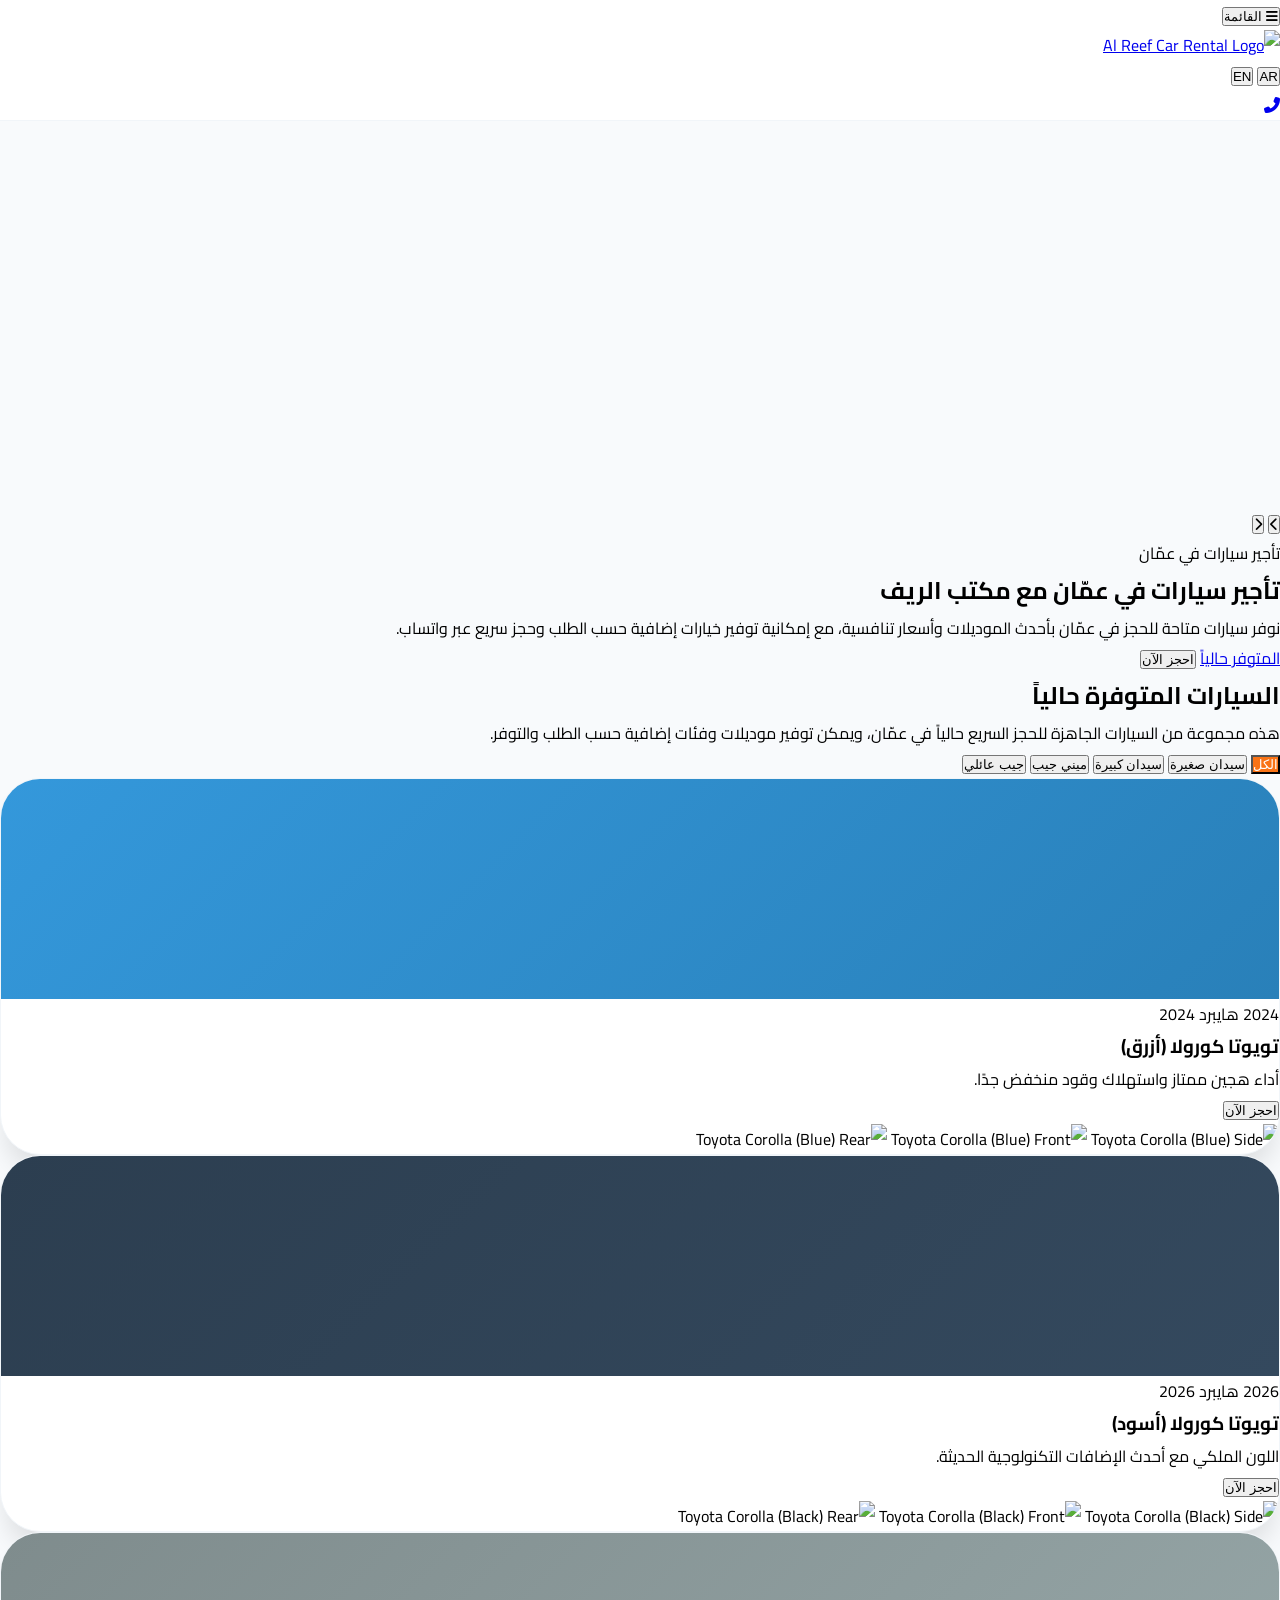
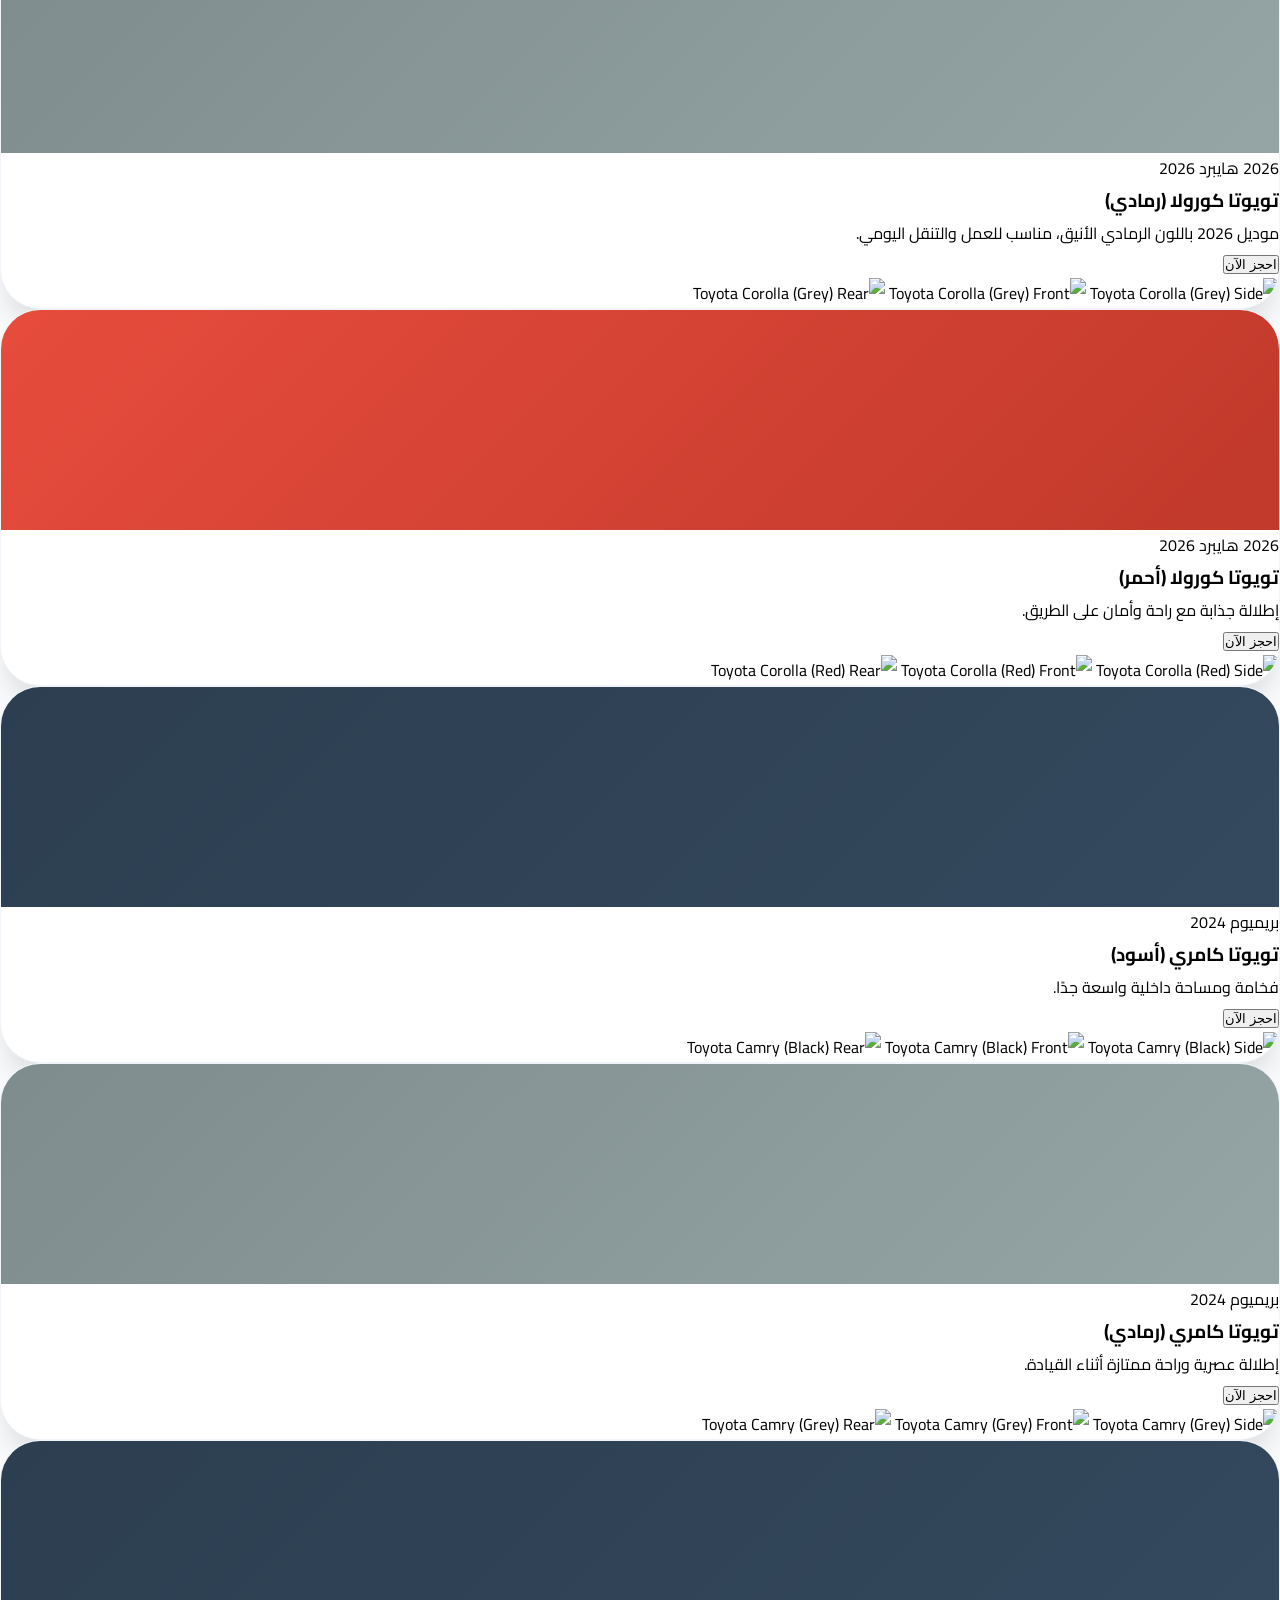
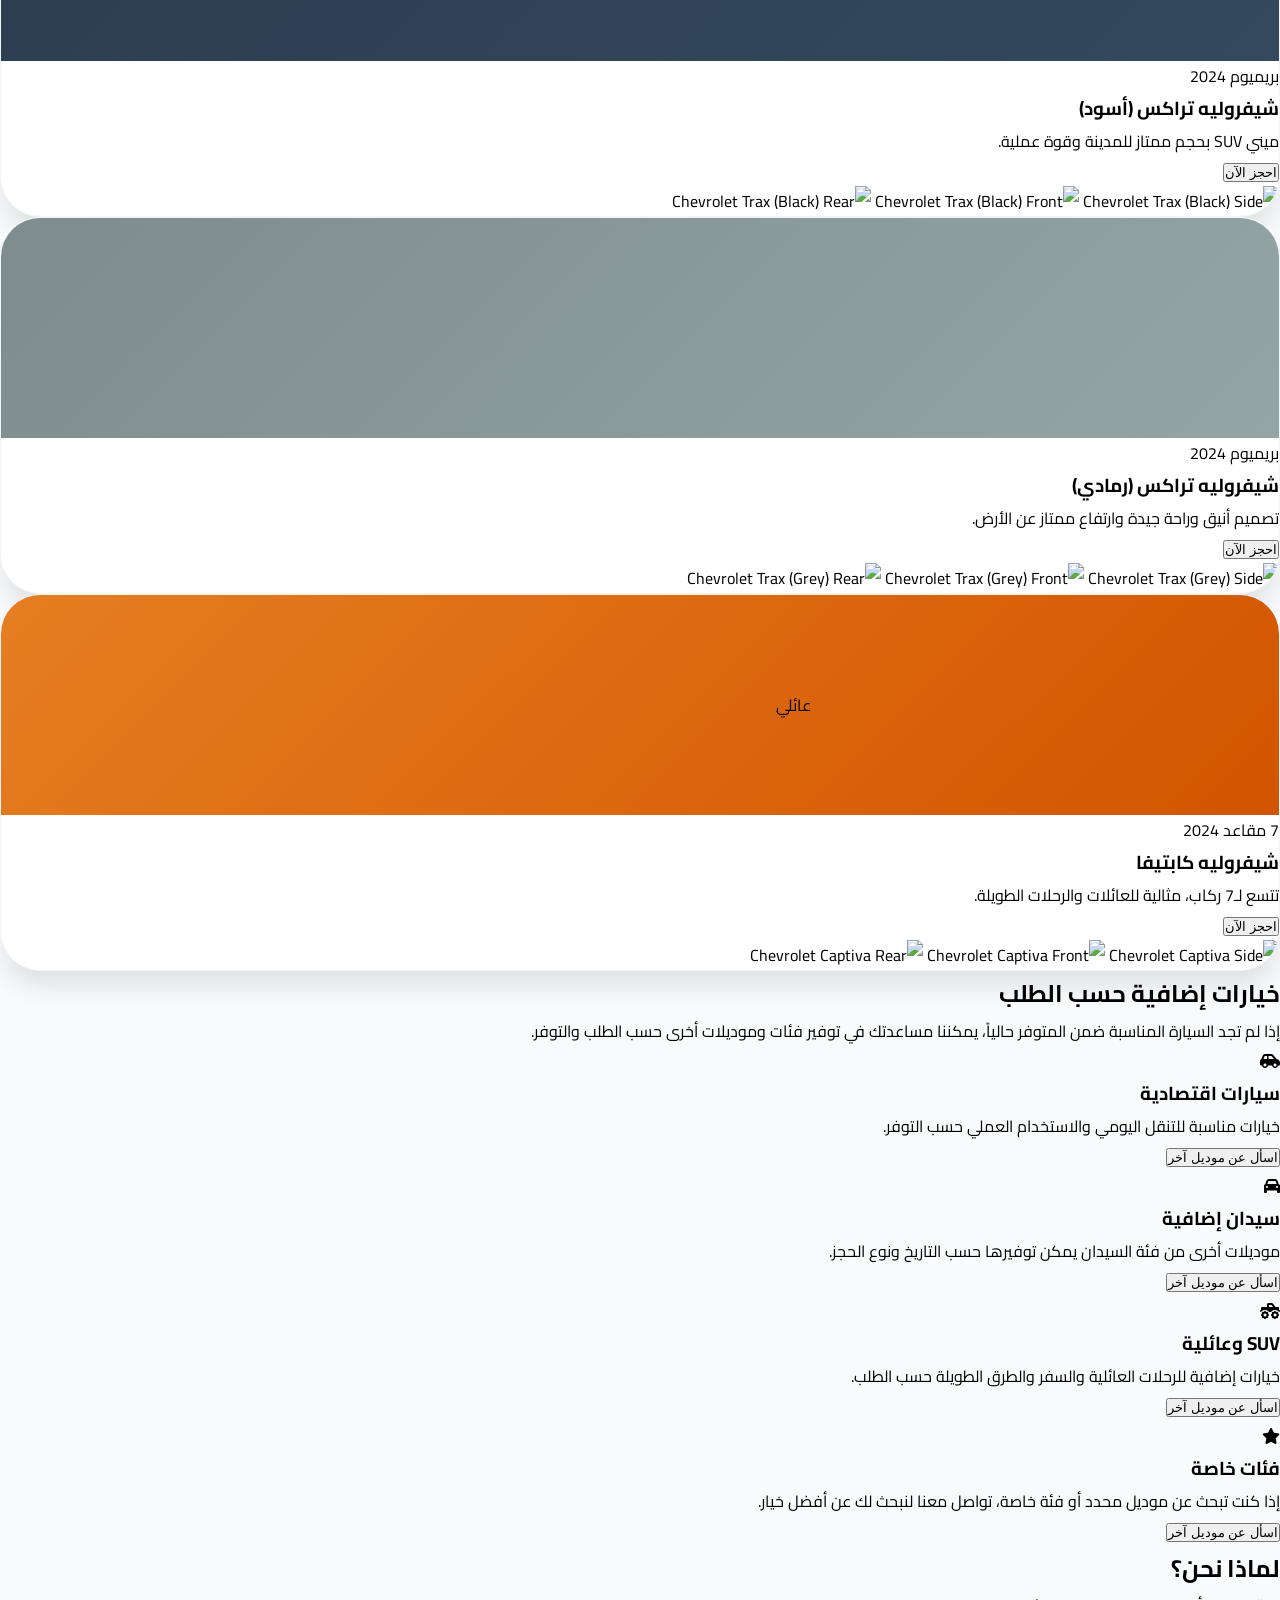
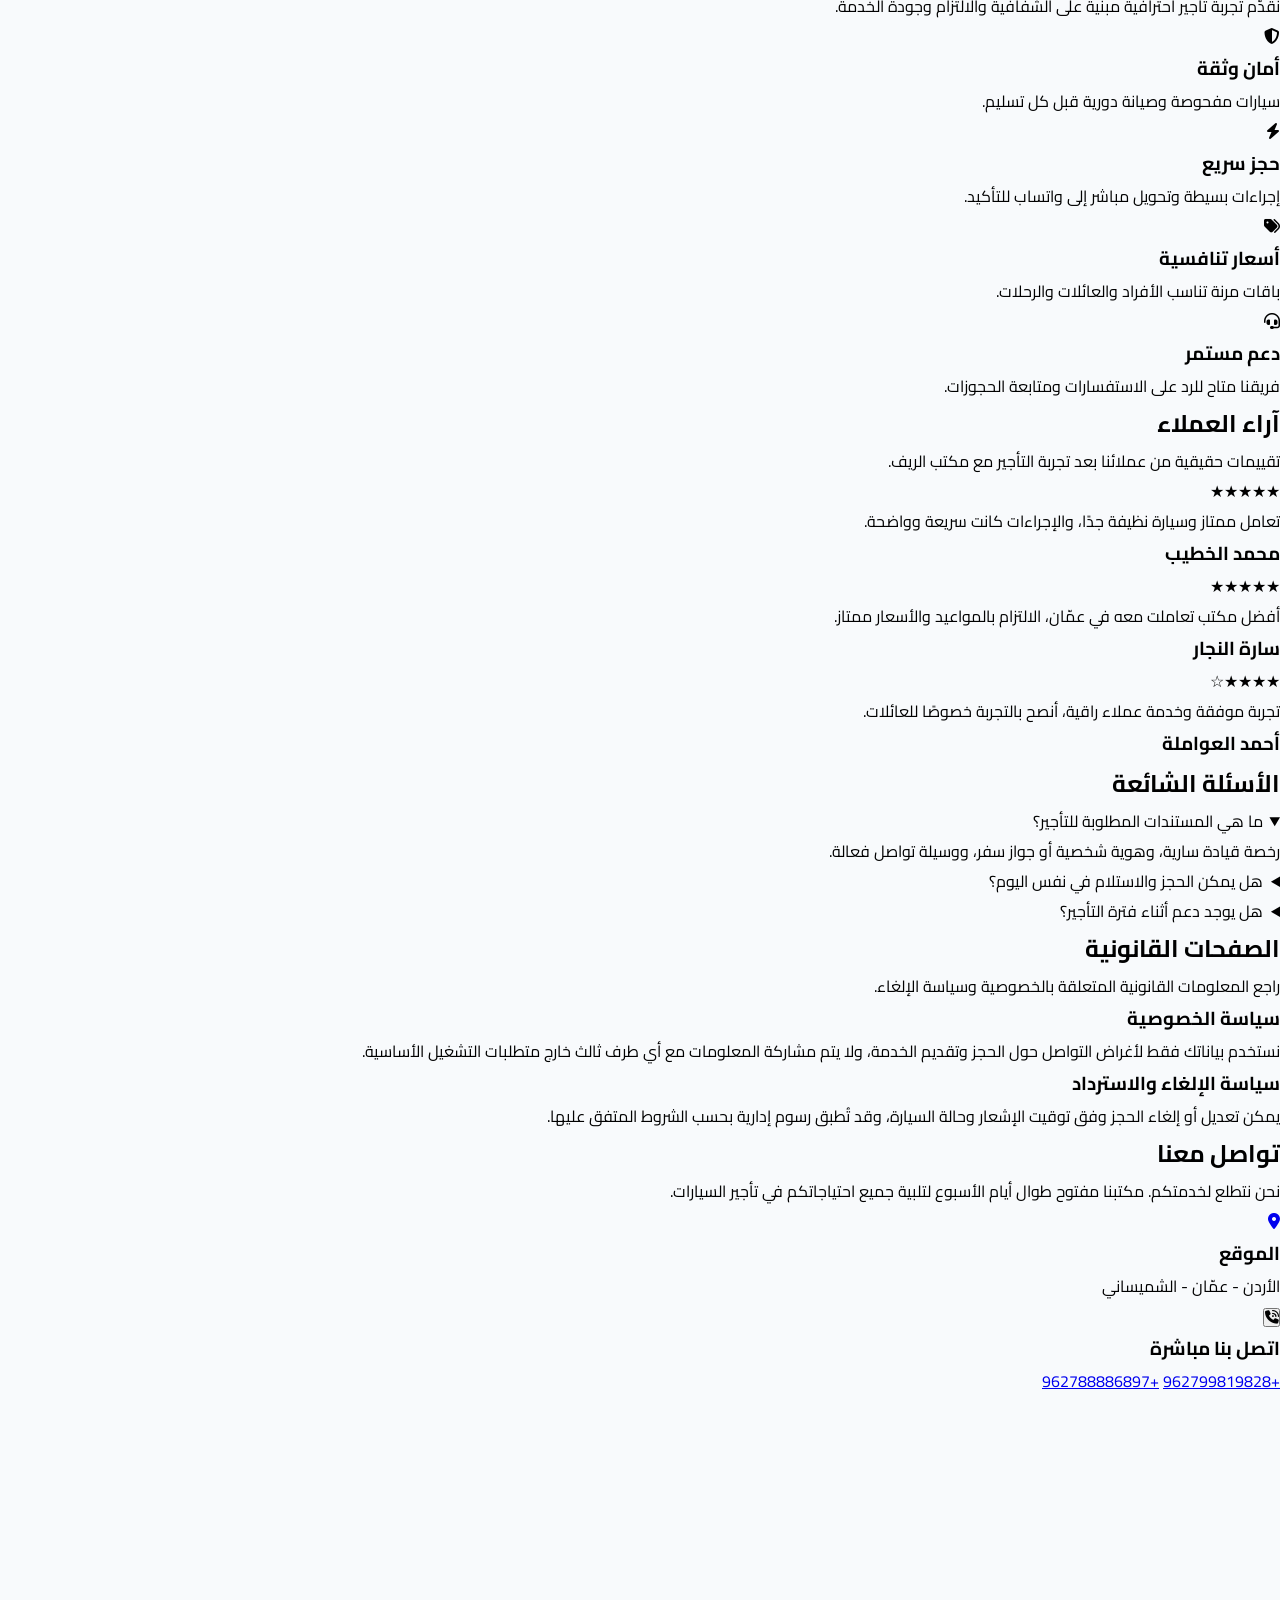
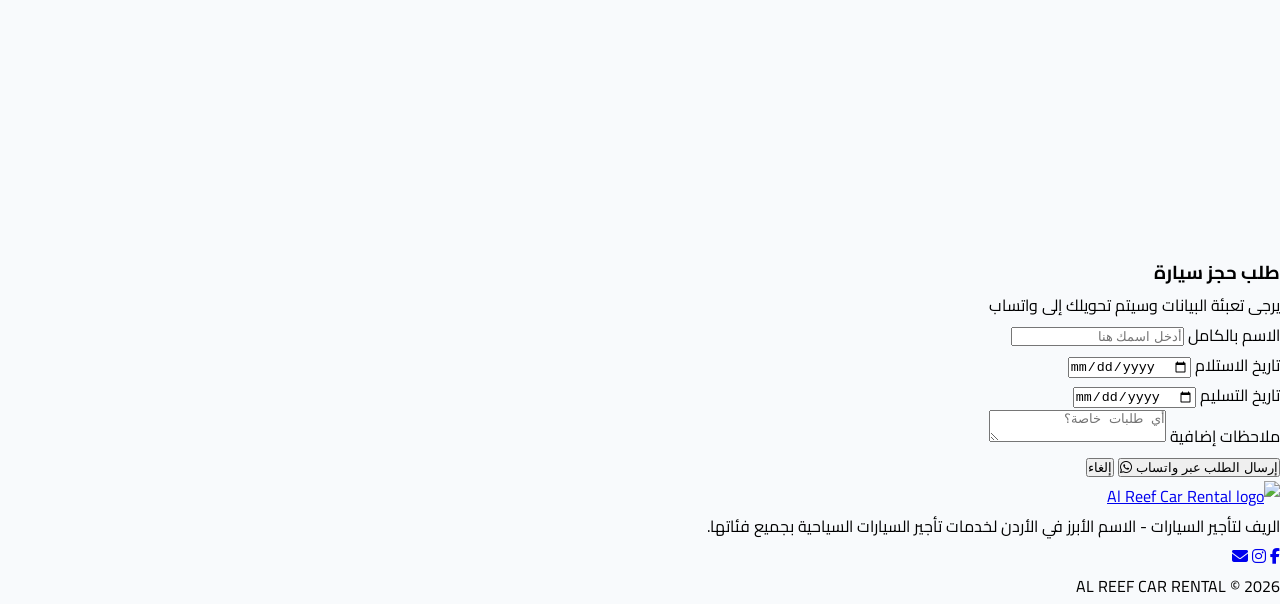
==== commit 43db77bb: "BASE" ====
--- a/index.html
+++ b/index.html
@@ -31,7 +31,26 @@
     <link rel="stylesheet" href="https://cdnjs.cloudflare.com/ajax/libs/font-awesome/6.4.0/css/all.min.css">
 
     <!-- Tailwind CSS -->
-<link rel="stylesheet" href="/alreef-tailwind.min.css">
+    <script src="https://cdn.tailwindcss.com"></script>
+    <script>
+        tailwind.config = {
+            theme: {
+                extend: {
+                    colors: {
+                        brand: {
+                            dark: '#000000',
+                            primary: '#f97316',
+                            accent: '#ffffff',
+                            light: '#f8fafc'
+                        }
+                    },
+                    fontFamily: {
+                        sans: ['Cairo', 'sans-serif']
+                    }
+                }
+            }
+        };
+    </script>
 
     <!-- Schema: Local Business + Car Rental -->
     <script type="application/ld+json">
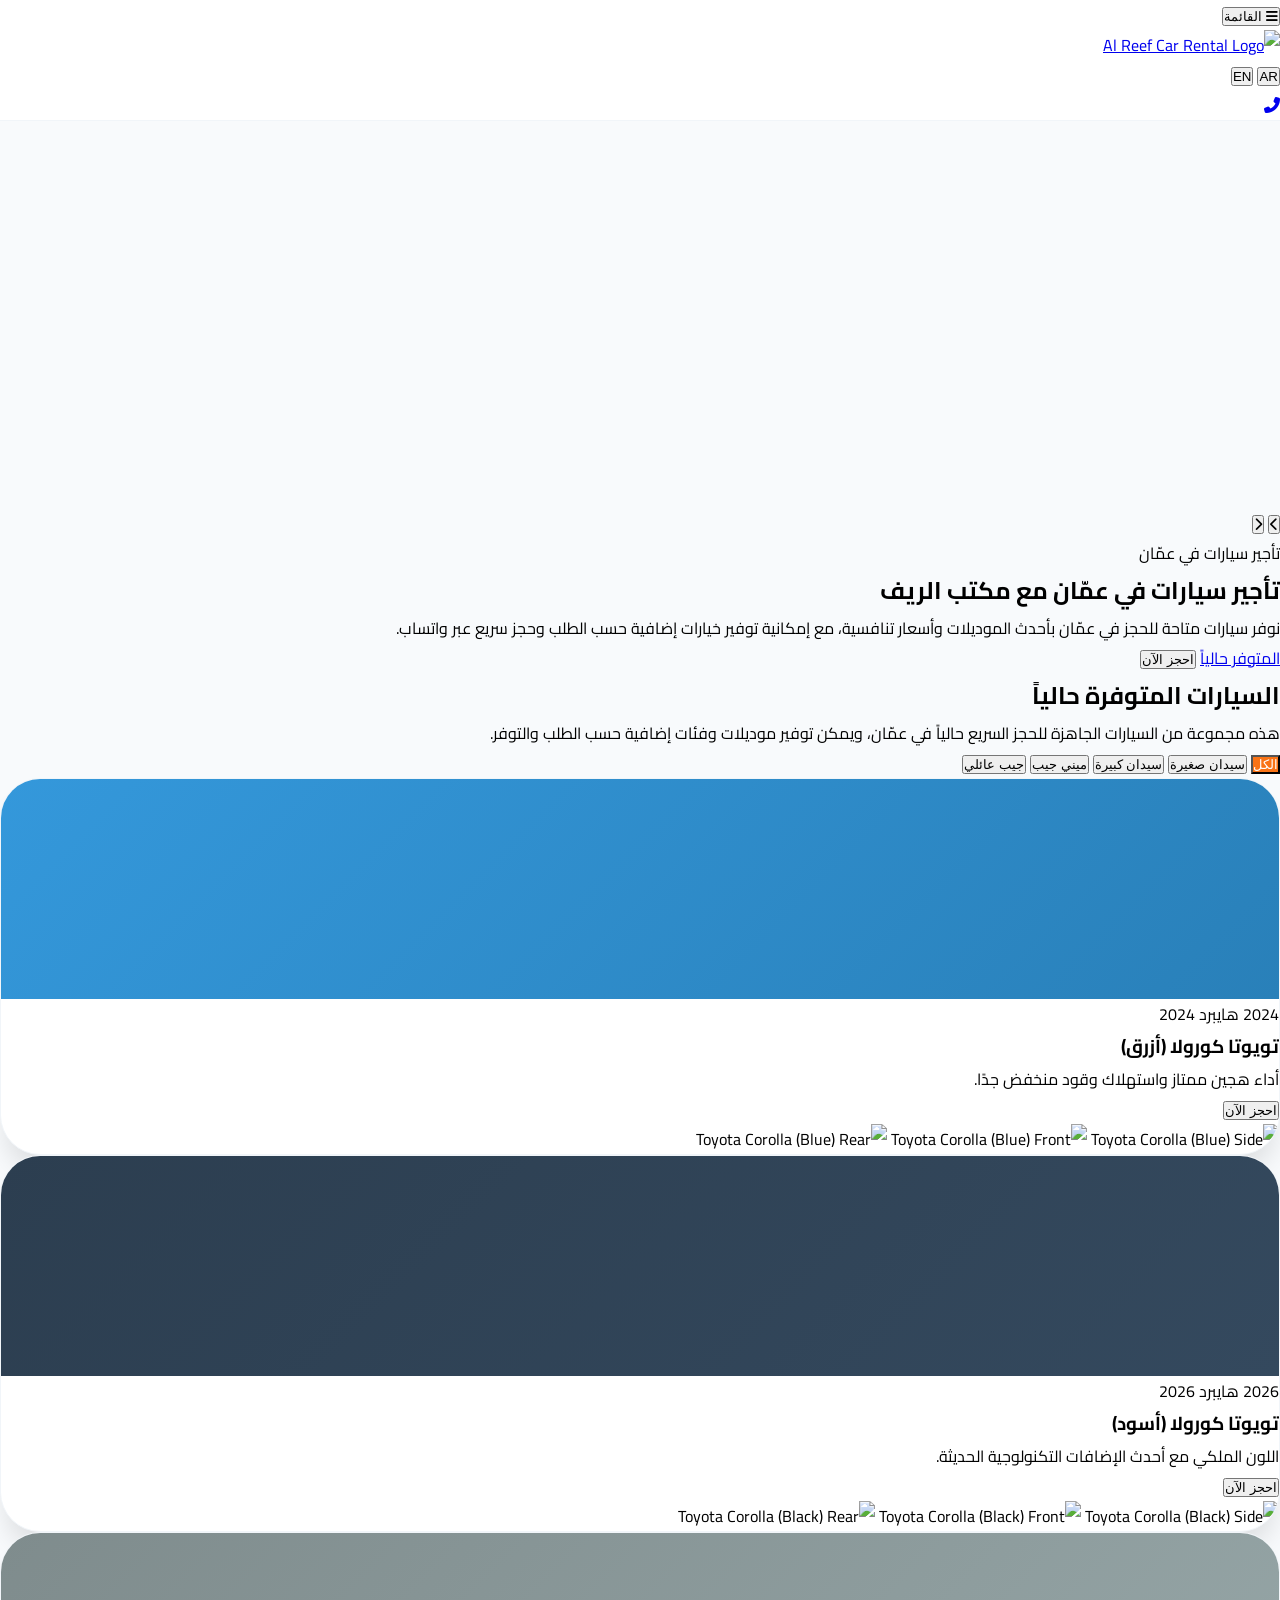
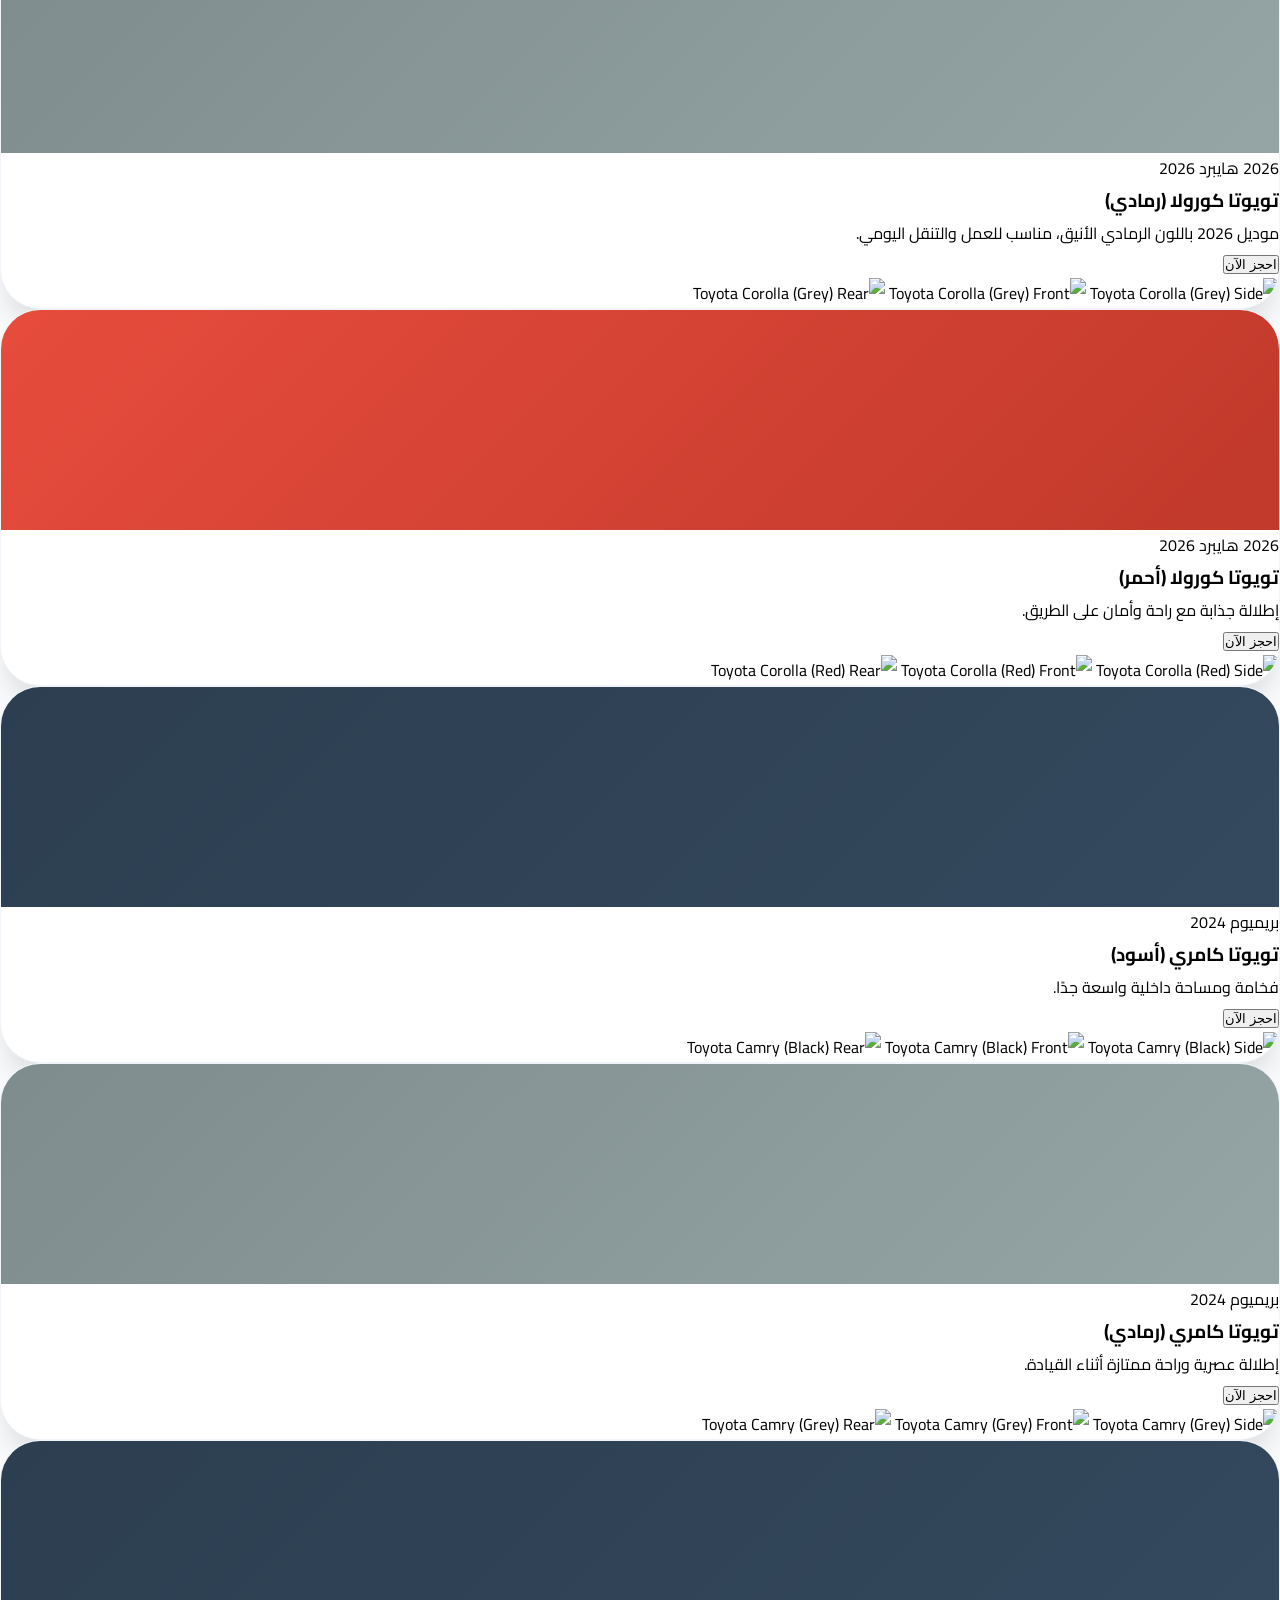
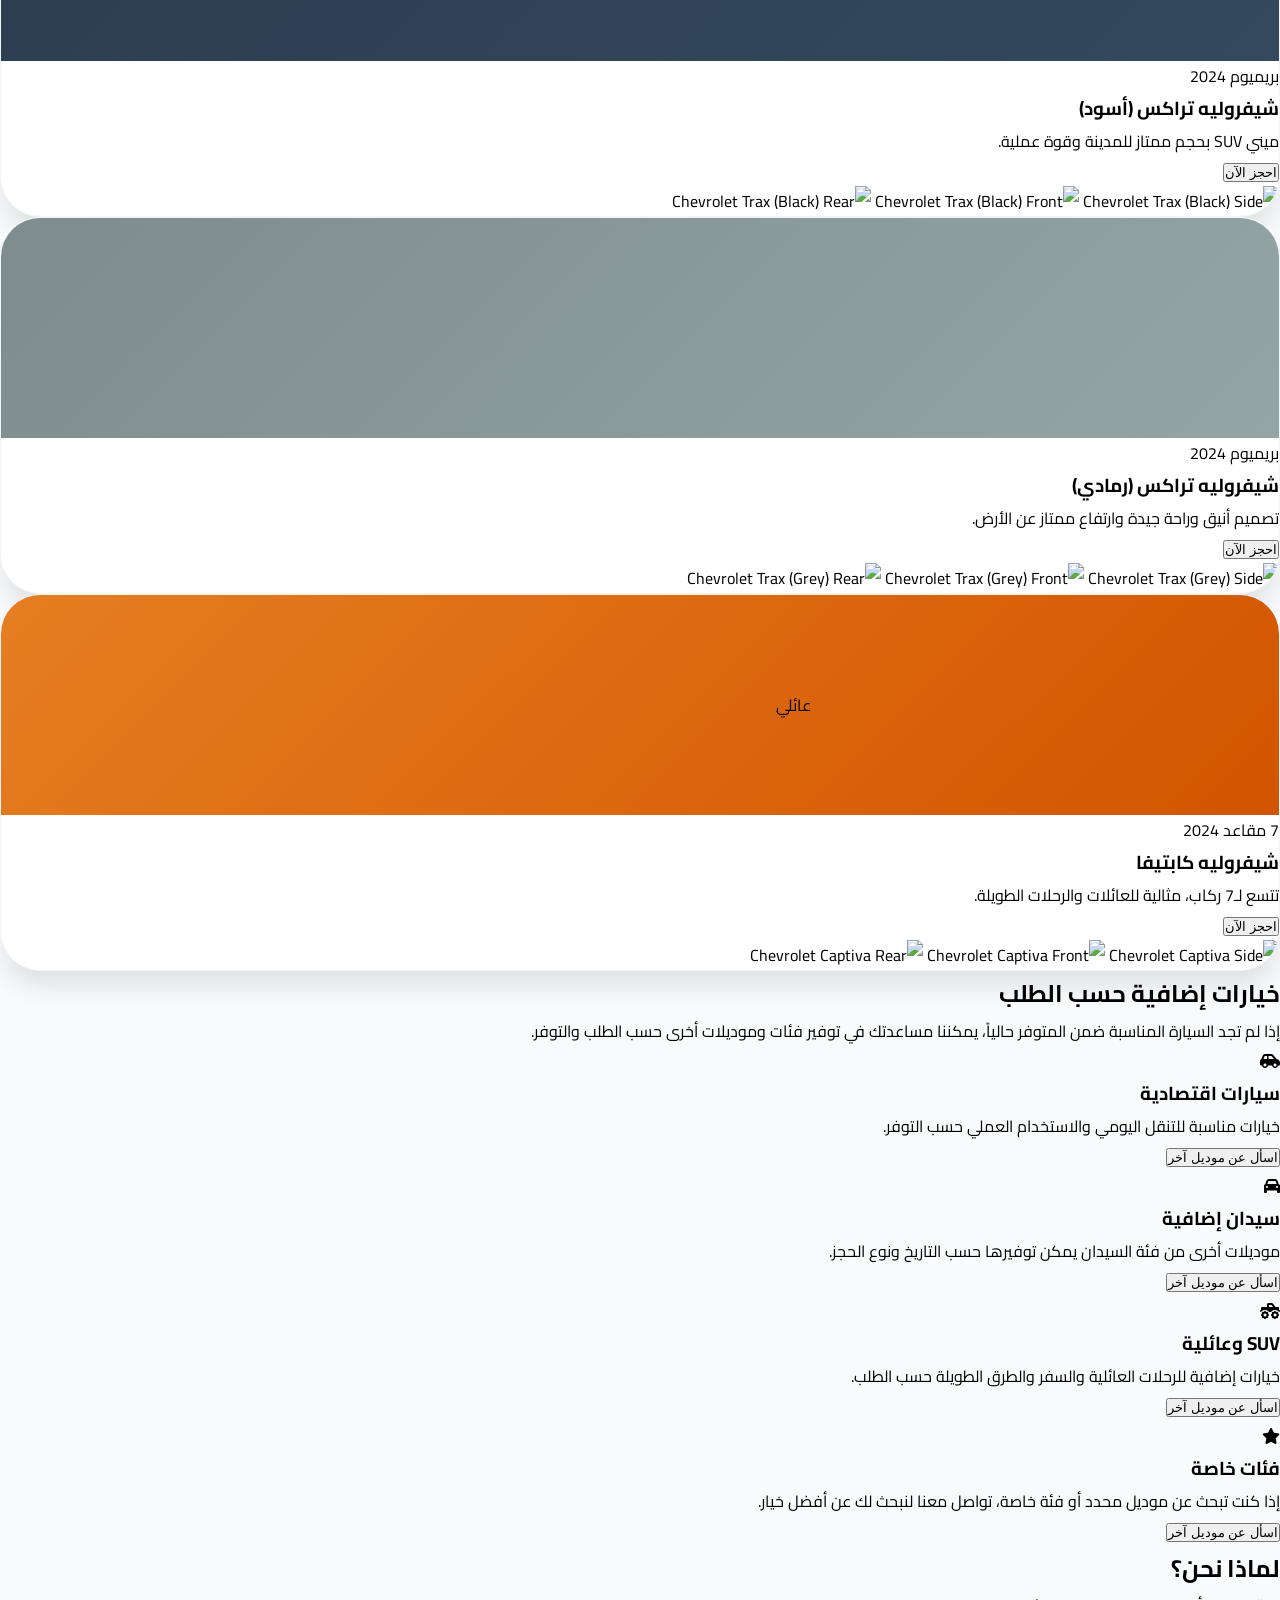
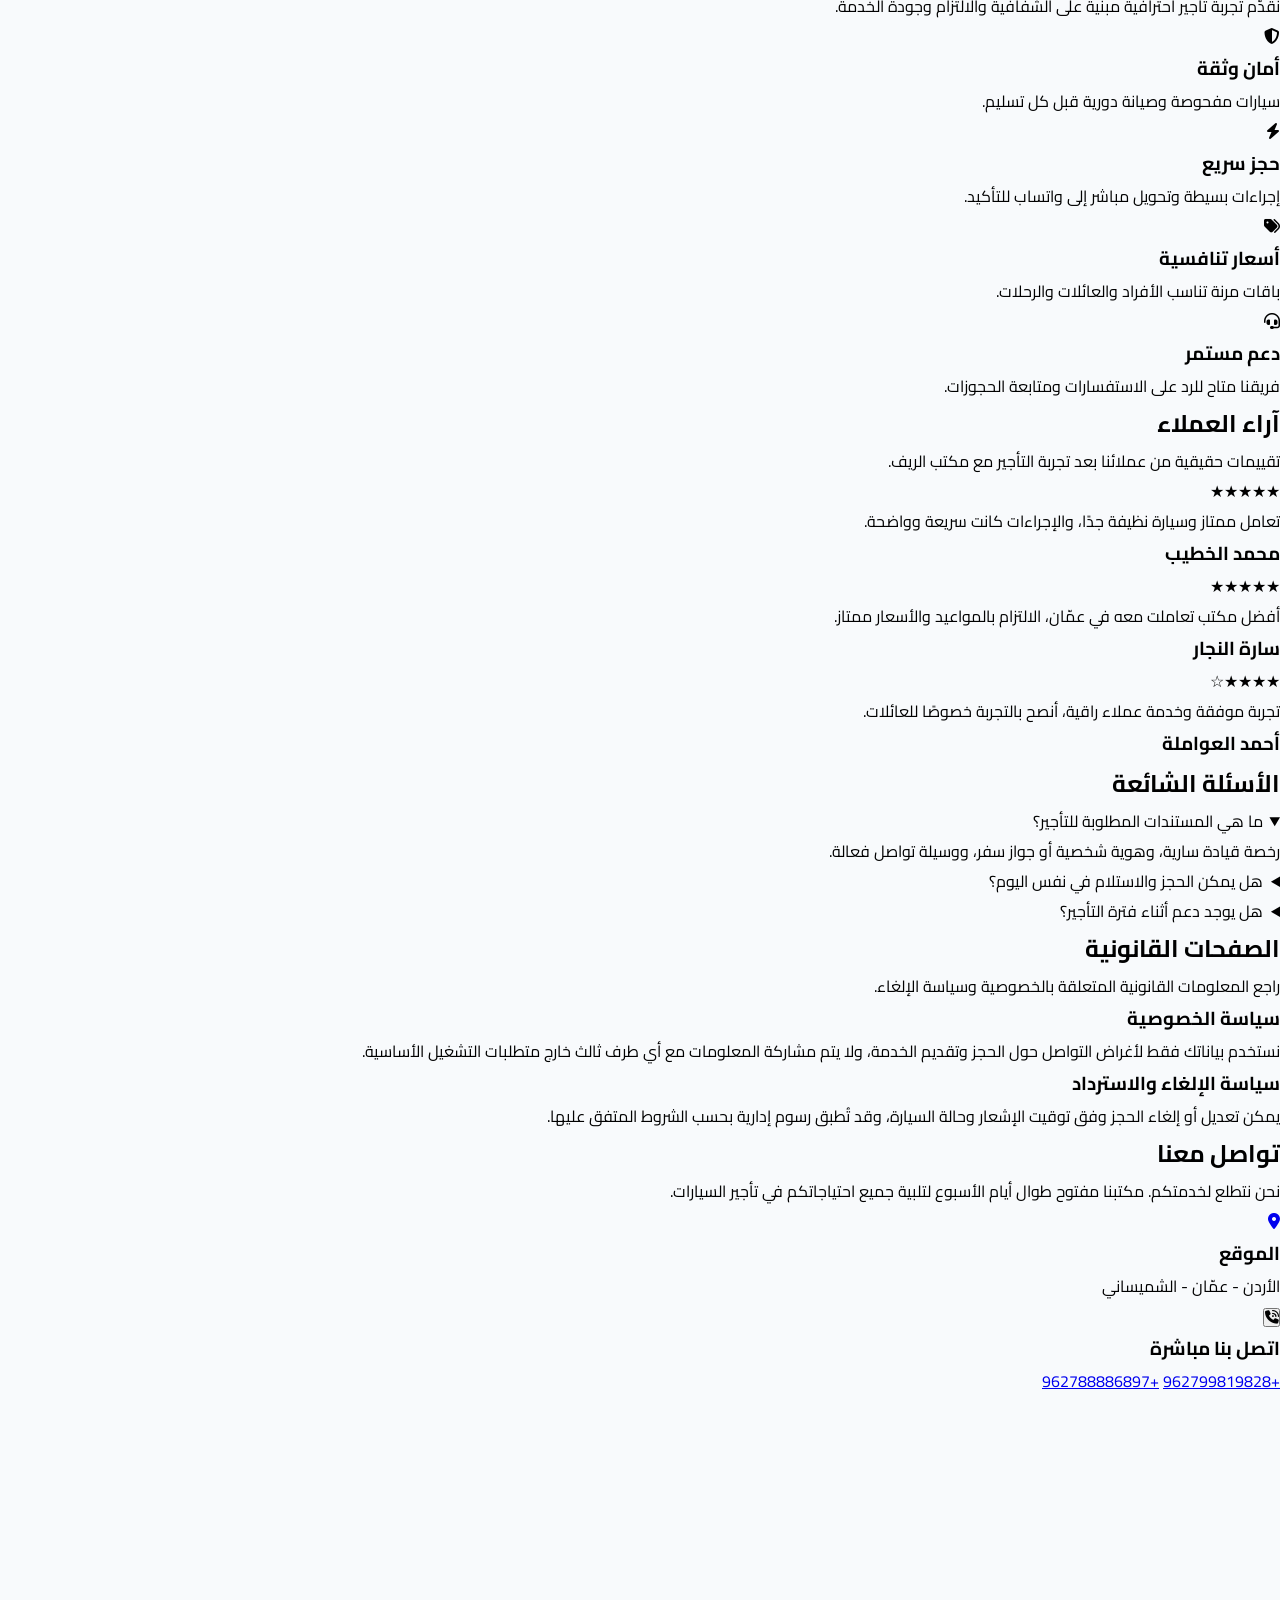
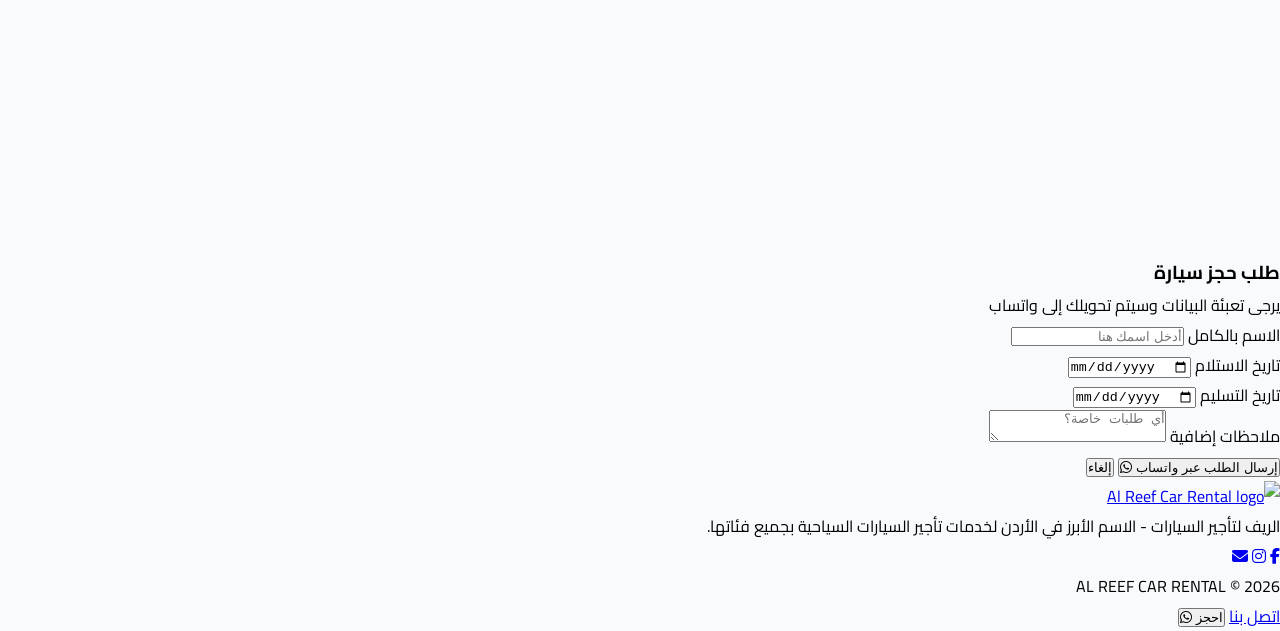
==== commit 91d9de52: "update" ====
--- a/index.html
+++ b/index.html
@@ -4,6 +4,7 @@
     <meta charset="UTF-8">
     <meta name="viewport" content="width=device-width, initial-scale=1.0">
     <title>Car Rental in Amman | Al Reef Car Rental | مكتب الريف لتأجير السيارات</title>
+    <link rel="canonical" href="https://alreefcar.github.io/alreef-website/" />
     <meta name="description" content="تأجير سيارات في عمّان مع مكتب الريف. سيارات سيدان وSUV متوفرة للحجز السريع عبر واتساب، مع إمكانية توفير موديلات إضافية حسب الطلب داخل الأردن.">
     <meta name="robots" content="index, follow">
     <meta name="theme-color" content="#f97316">
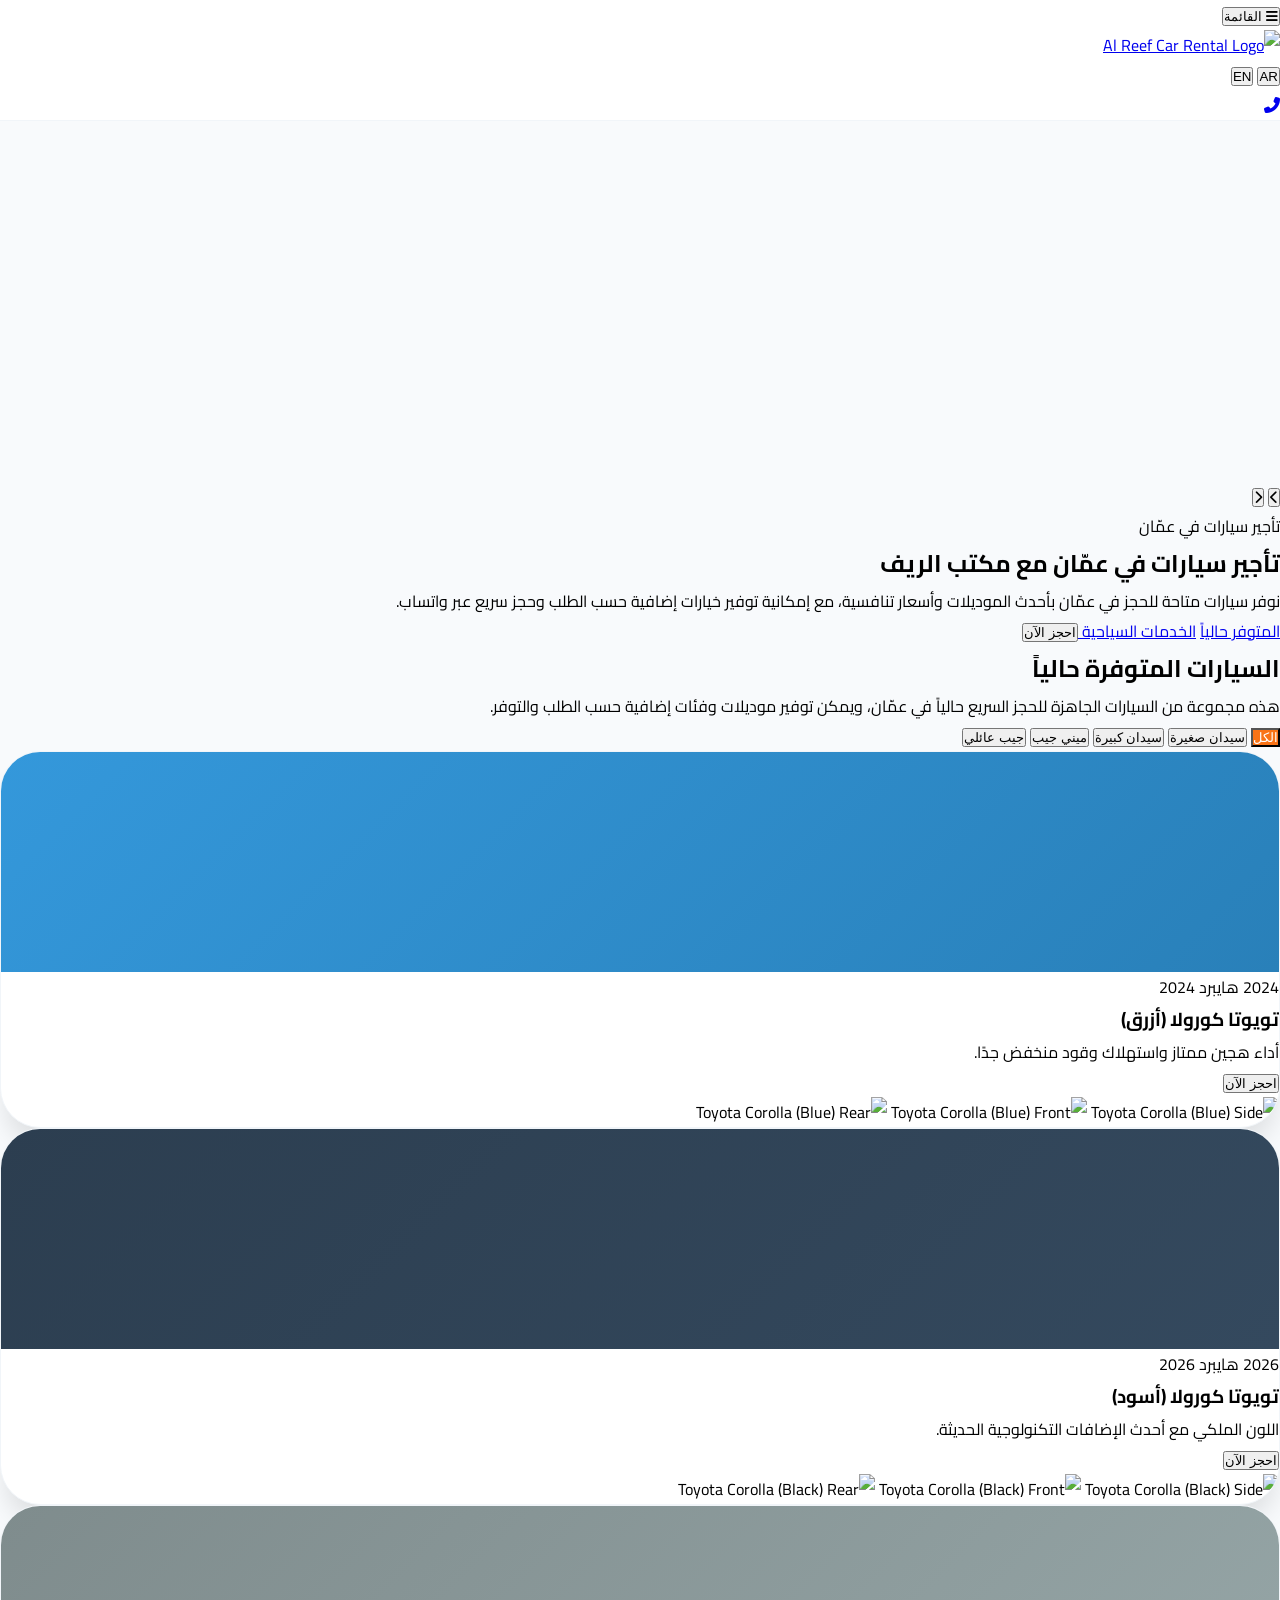
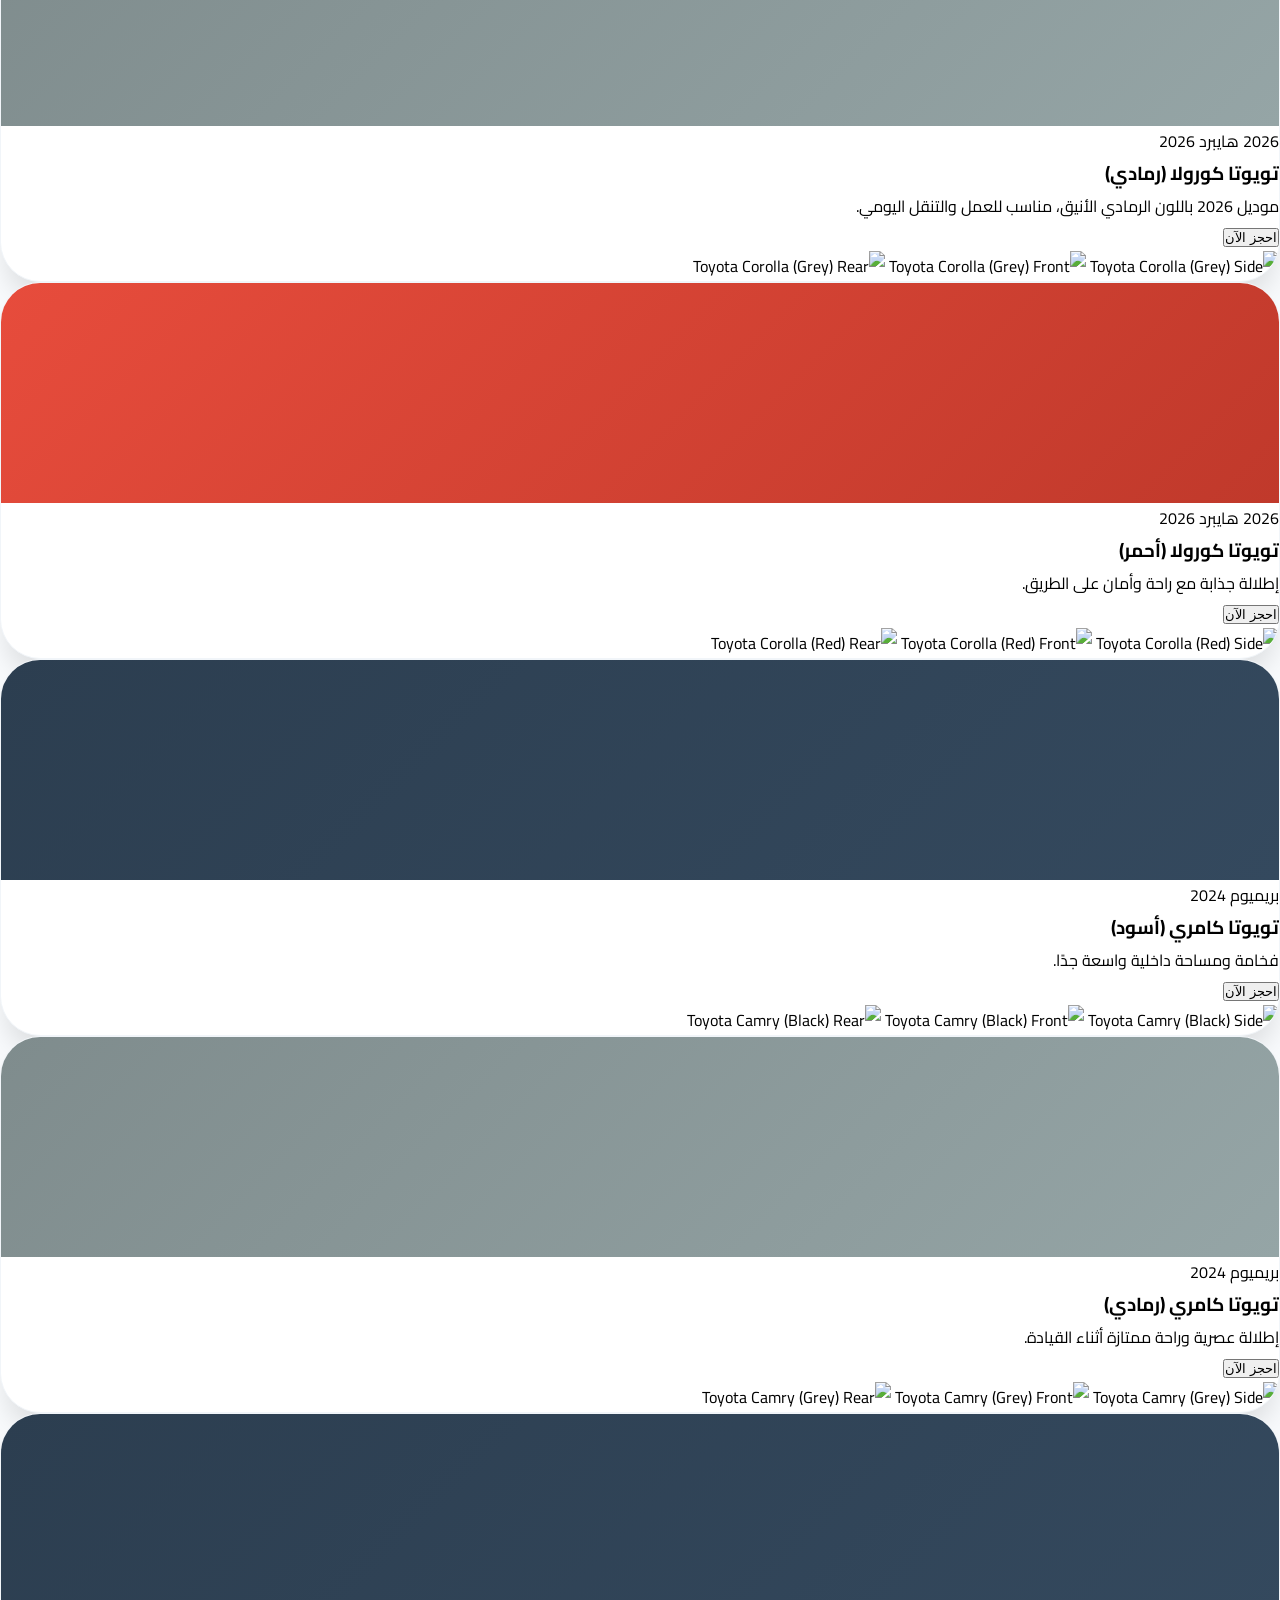
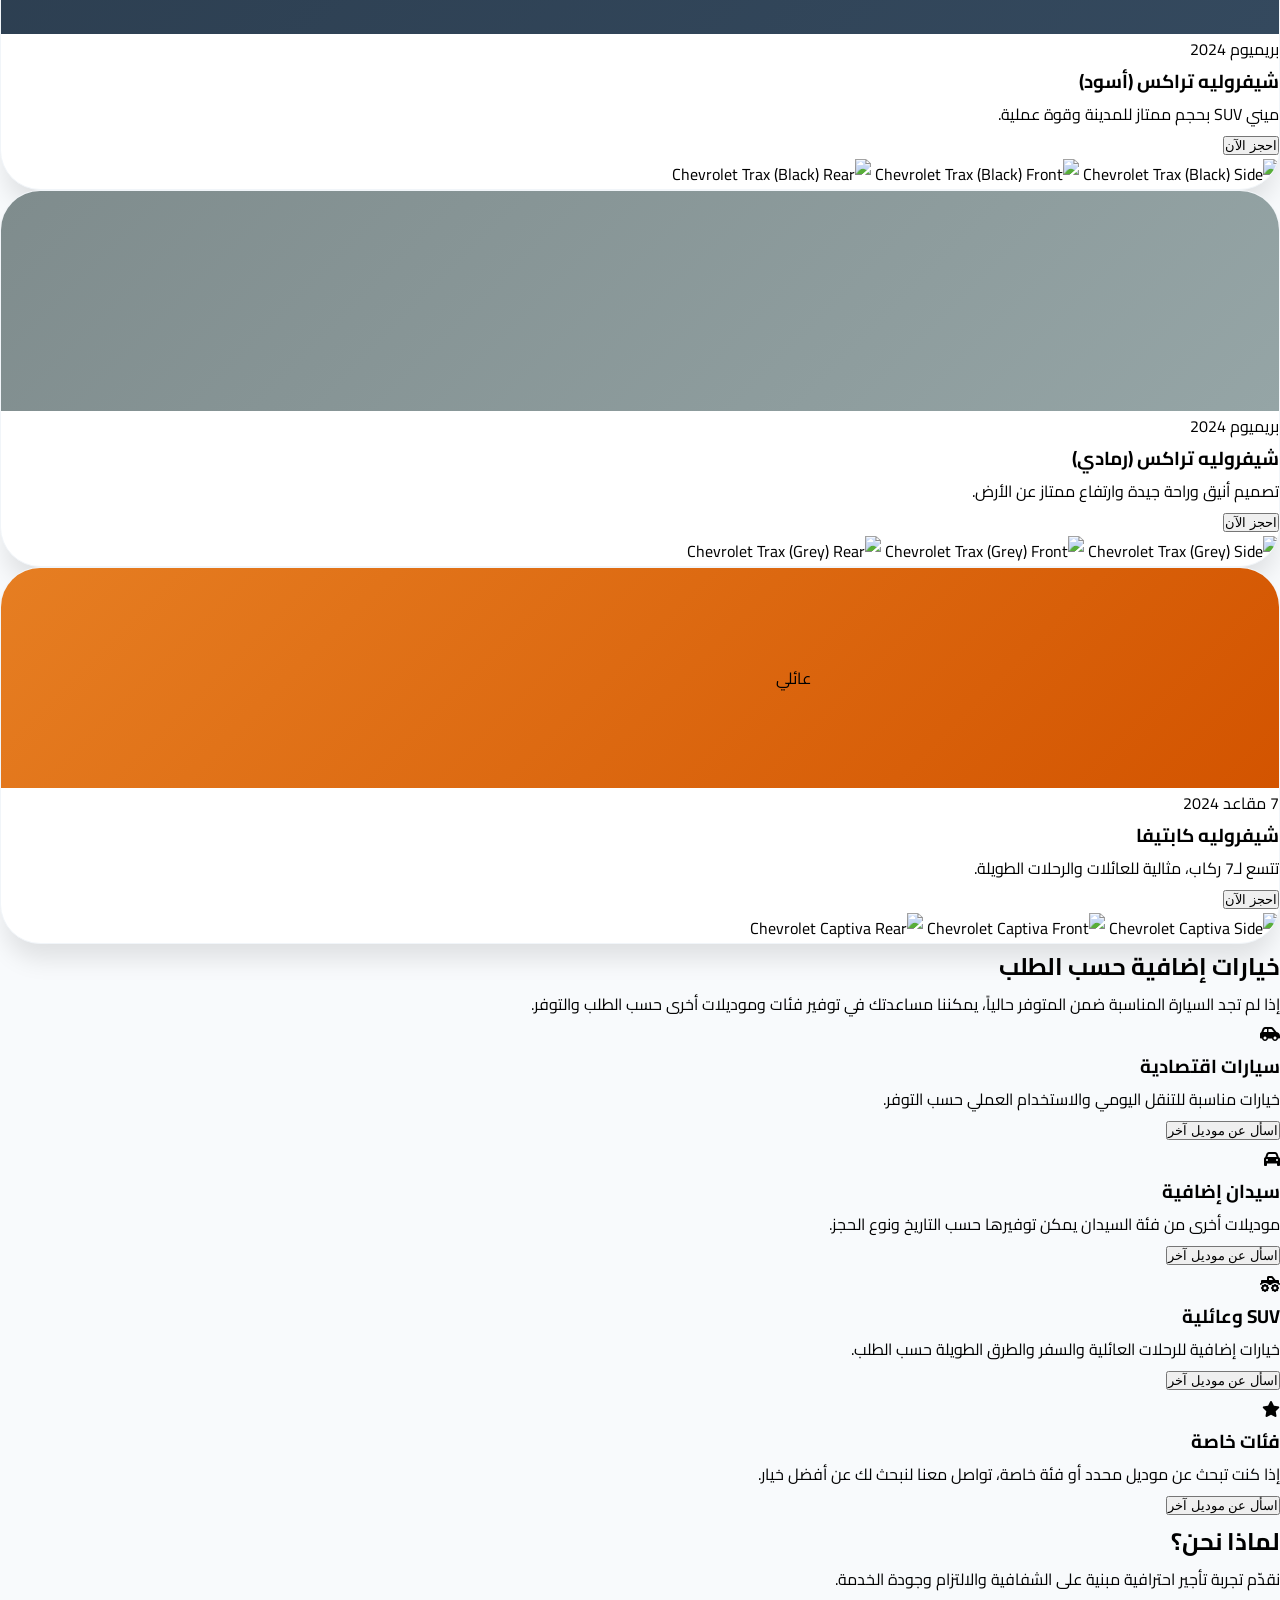
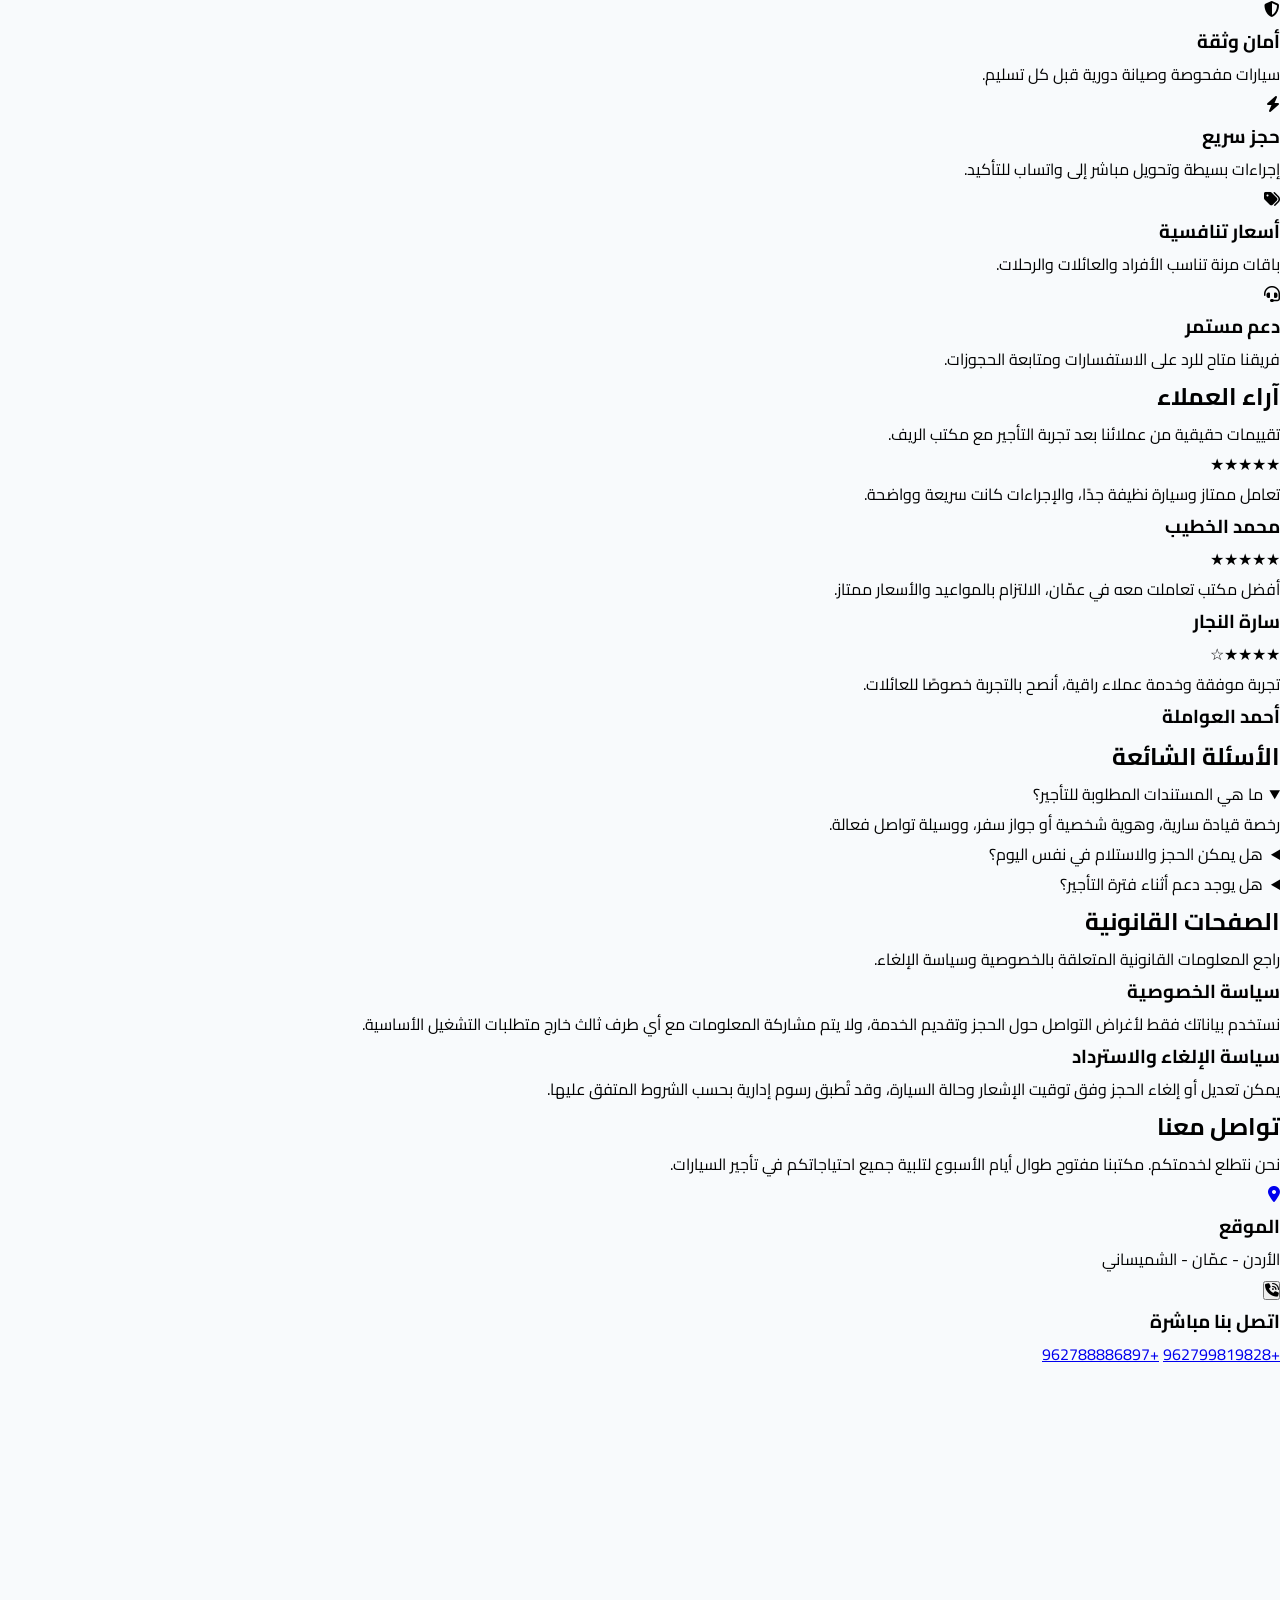
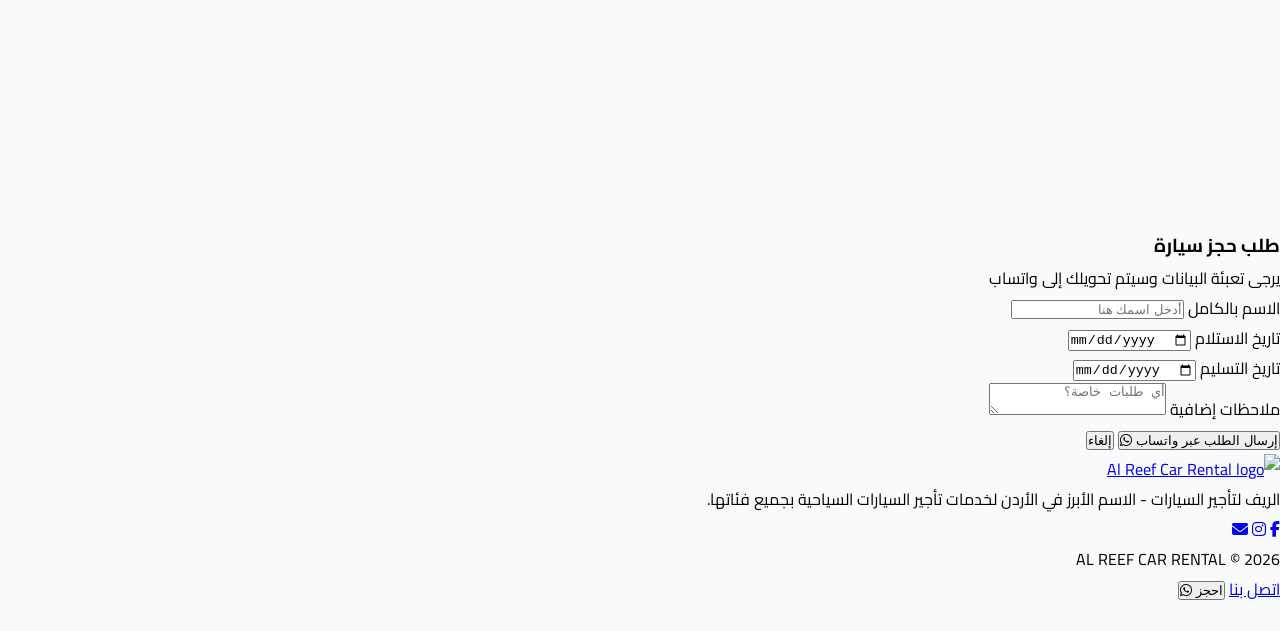
==== commit 63c38ec6: "Update index.txt" ====
--- a/index.html
+++ b/index.html
@@ -248,10 +248,15 @@
                 <span class="text-white block" data-i18n="title2">مع مكتب الريف</span>
             </h1>
             <p class="text-xl md:text-2xl text-slate-300 mb-12 font-medium max-w-2xl mx-auto leading-relaxed" data-i18n="hero_desc">نوفر سيارات متاحة للحجز في عمّان بأحدث الموديلات وأسعار تنافسية، مع إمكانية توفير خيارات إضافية حسب الطلب وحجز سريع عبر واتساب.</p>
-            <div class="flex flex-wrap justify-center gap-6 mb-6">
-                <a href="#fleet" class="bg-orange-500 hover:bg-orange-600 text-white px-10 py-4 rounded-2xl font-black" data-i18n="fleet_btn">المتوفر حالياً</a>
-                <button type="button" onclick="openBookingModal('General Booking Inquiry')" class="bg-white hover:bg-slate-100 text-slate-900 px-10 py-4 rounded-2xl font-black" data-i18n="book_btn">احجز الآن</button>
-            </div>
+         <div class="flex flex-wrap justify-center gap-6 mb-6">
+  <a href="#fleet" class="bg-orange-500 hover:bg-orange-600 text-white px-10 py-4 rounded-2xl font-black" data-i18n="fleet_btn">المتوفر حالياً</a>
+
+  <a href="https://alreefcar.github.io/alreef-website/services.html" class="bg-white/10 hover:bg-white/20 text-white px-10 py-4 rounded-2xl font-black border border-white/20">
+    الخدمات السياحية
+  </a>
+
+  <button type="button" onclick="openBookingModal('General Booking Inquiry')" class="bg-white hover:bg-slate-100 text-slate-900 px-10 py-4 rounded-2xl font-black" data-i18n="book_btn">احجز الآن</button>
+</div>
         </div>
         <div class="absolute bottom-6 left-0 w-full flex justify-center gap-2">
             <div id="dot0" class="w-8 h-2 rounded-full bg-orange-500"></div>
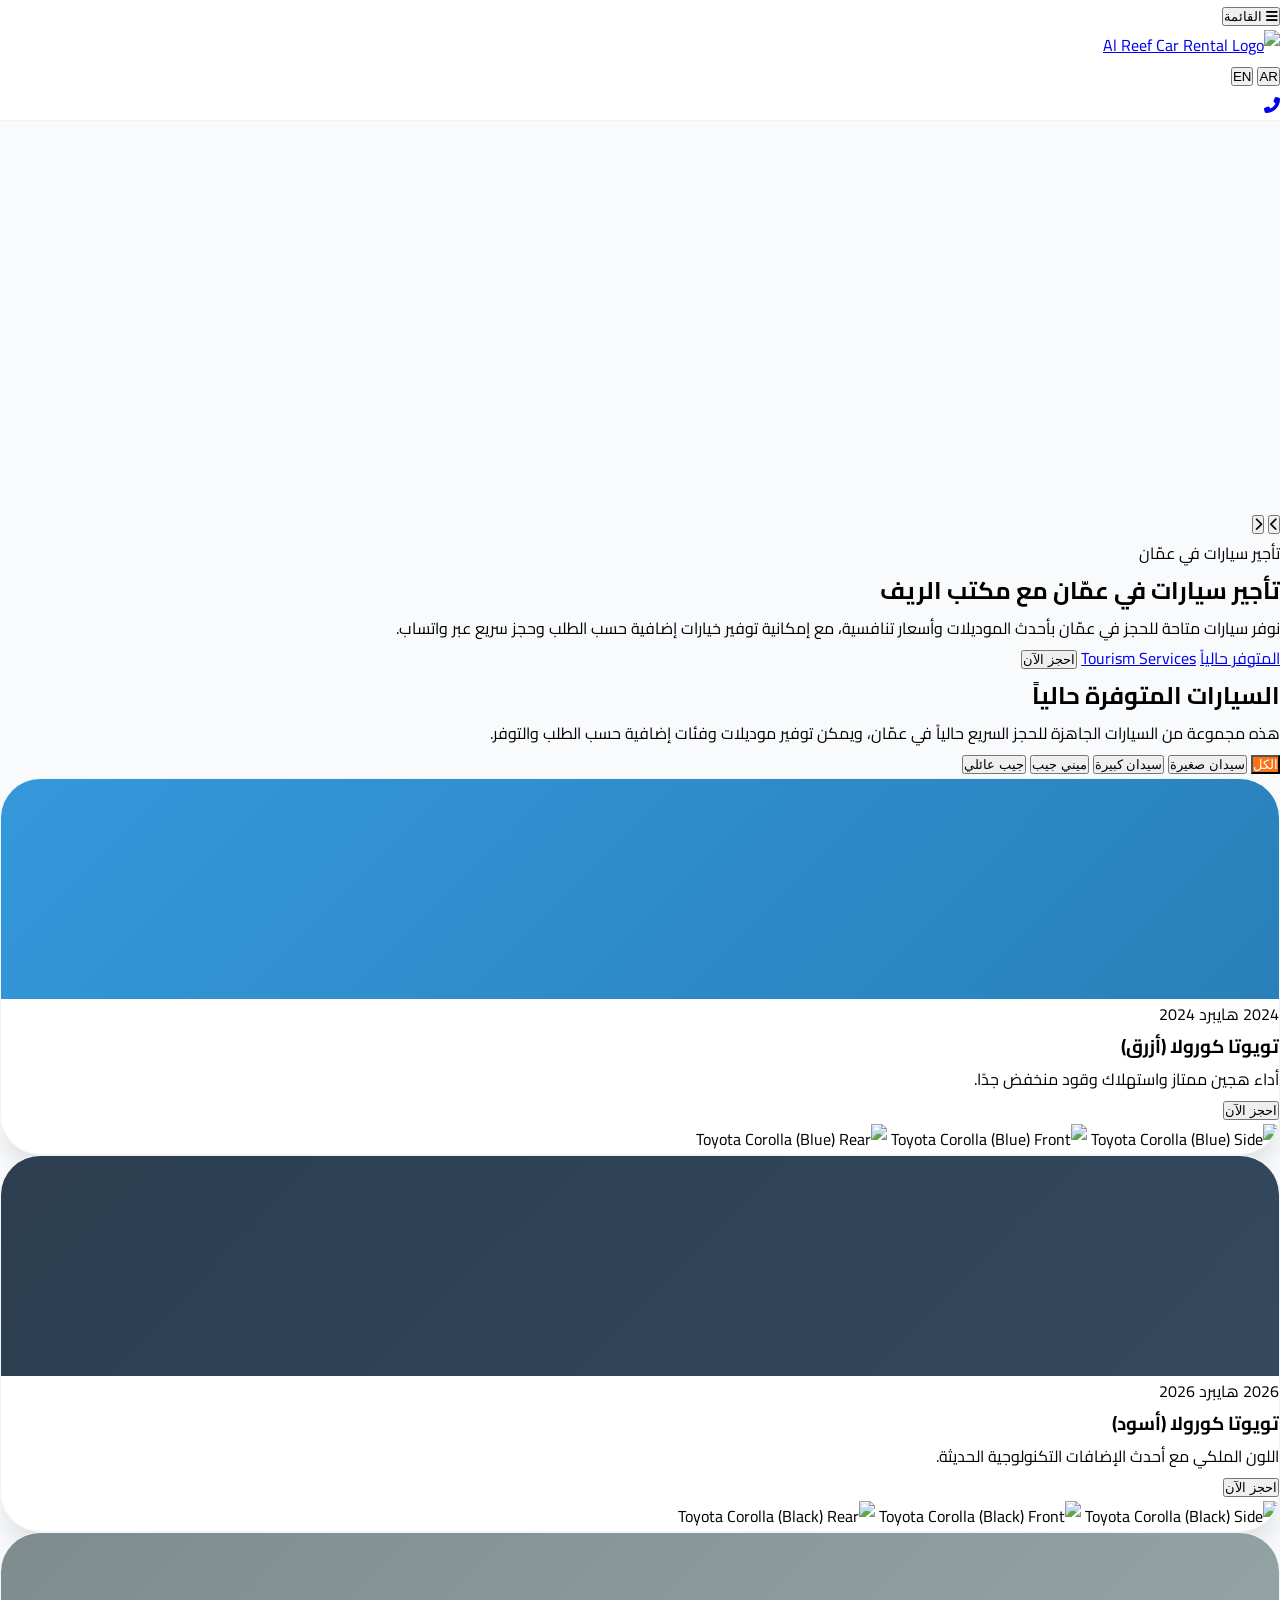
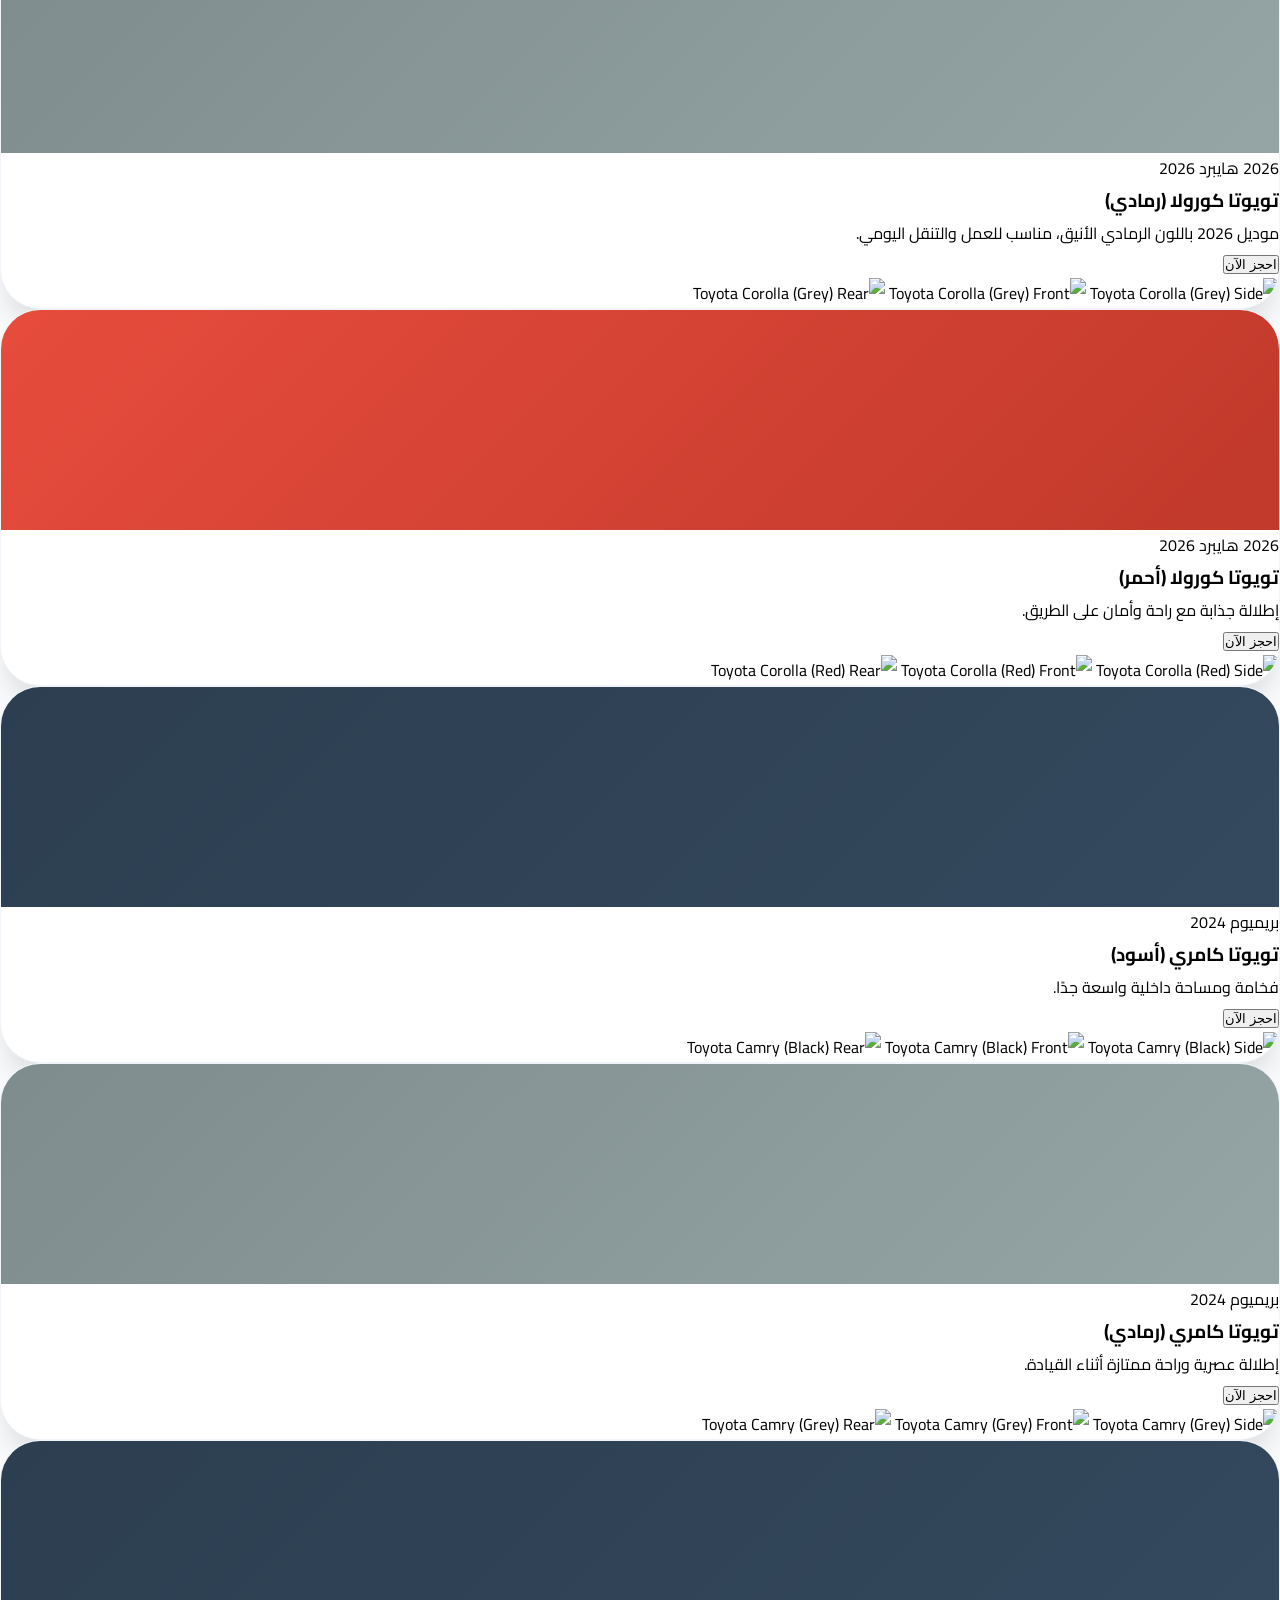
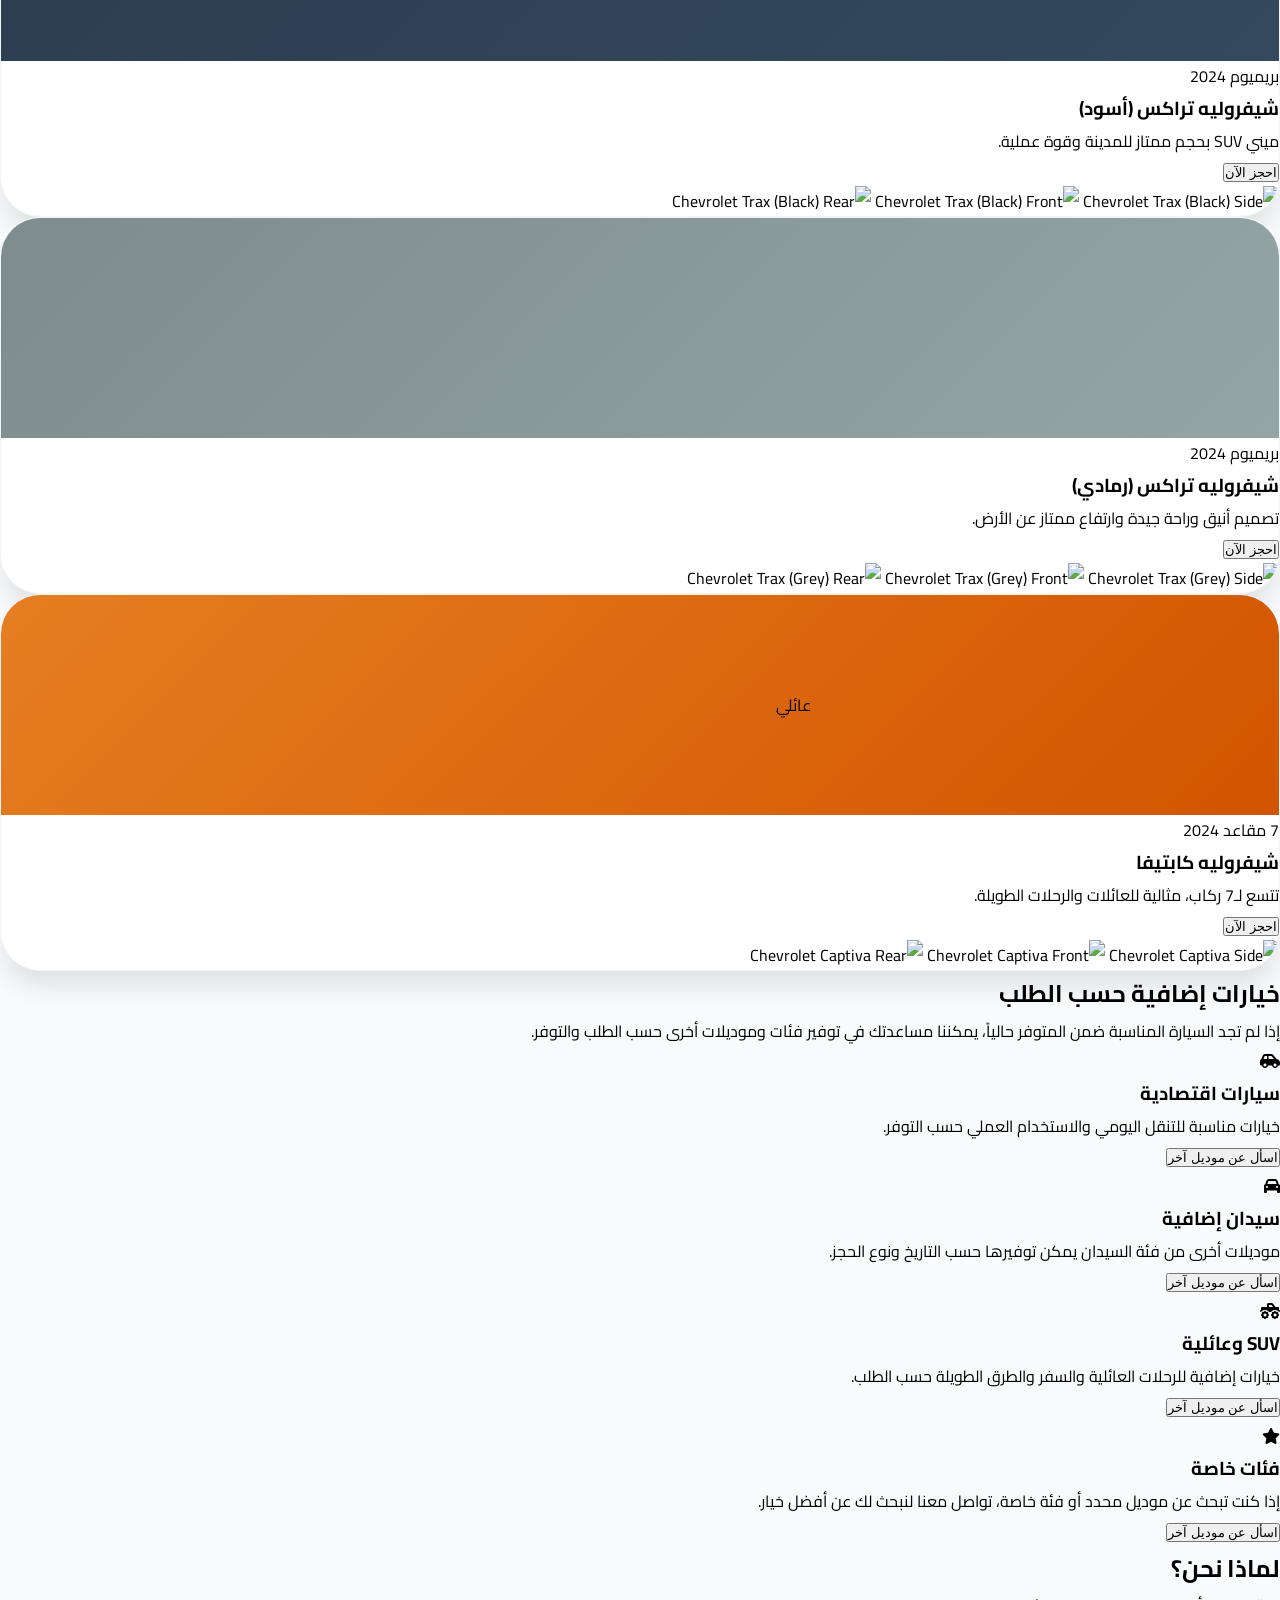
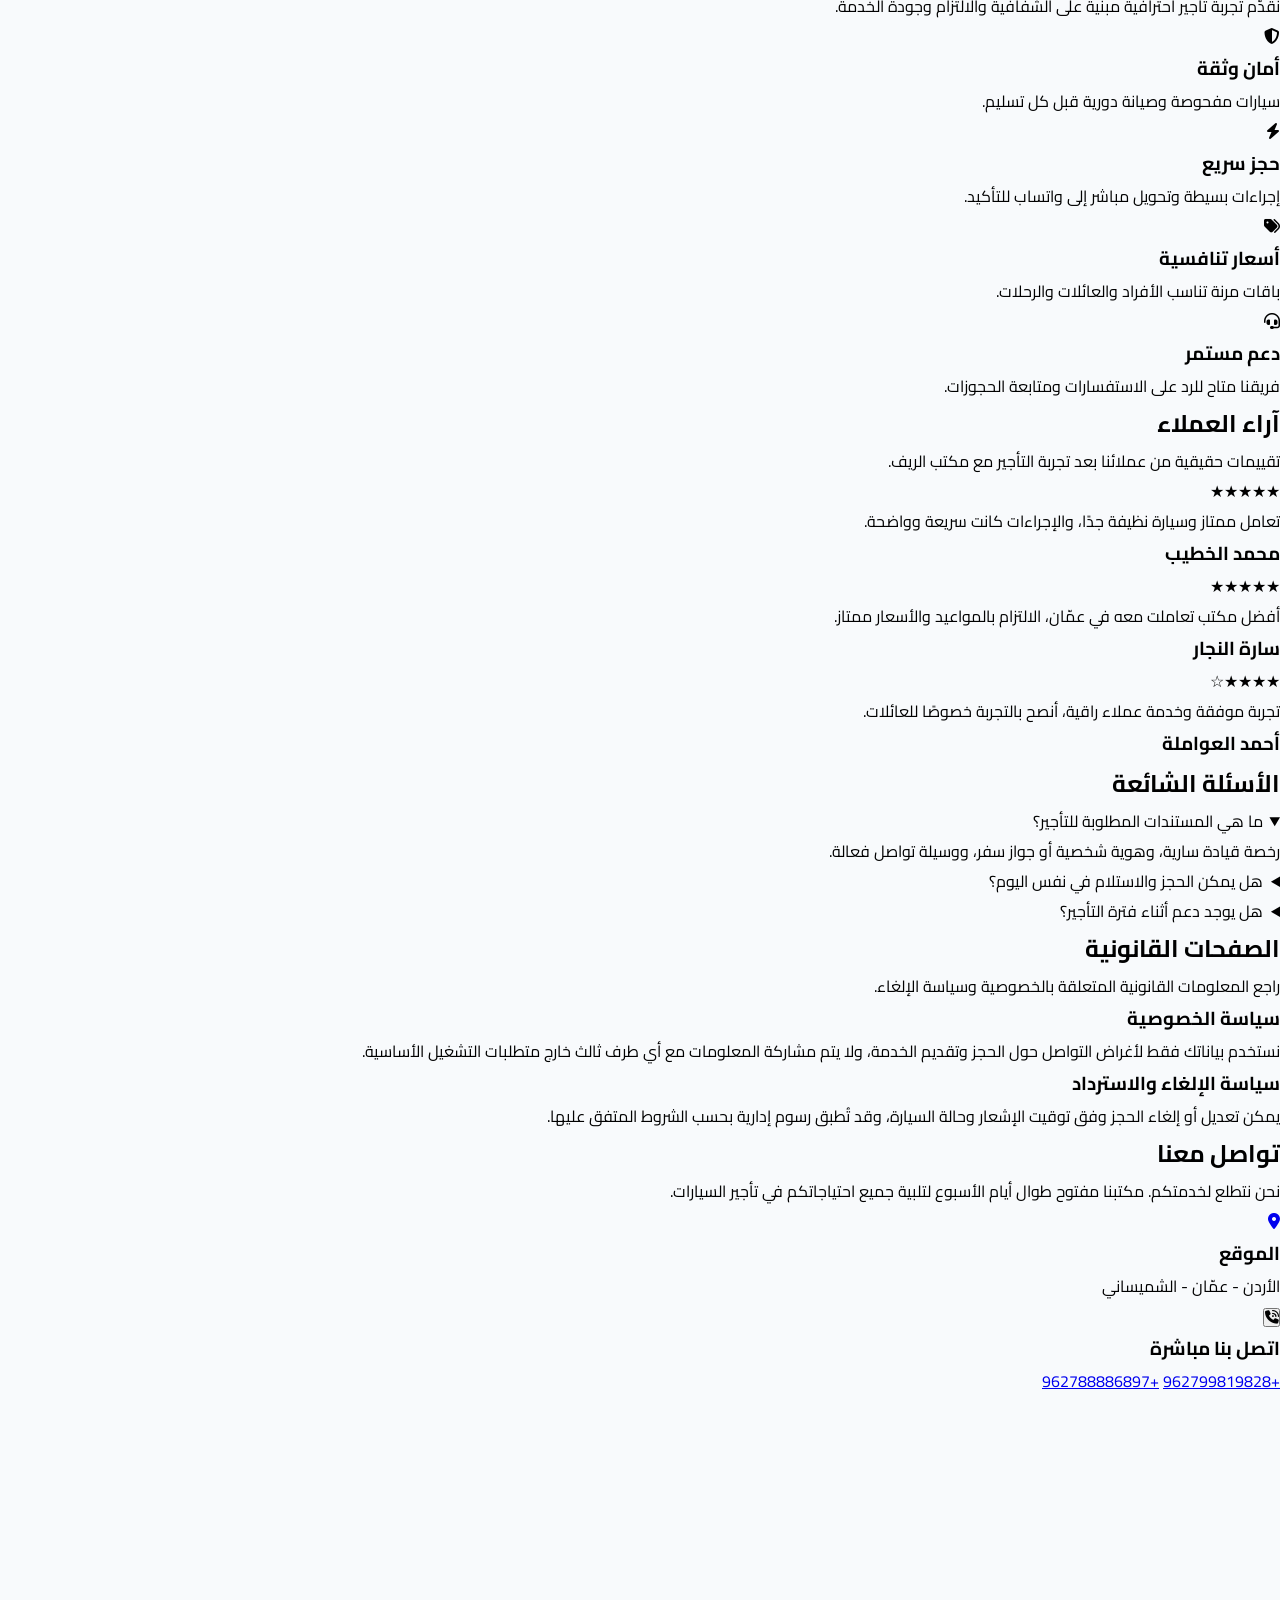
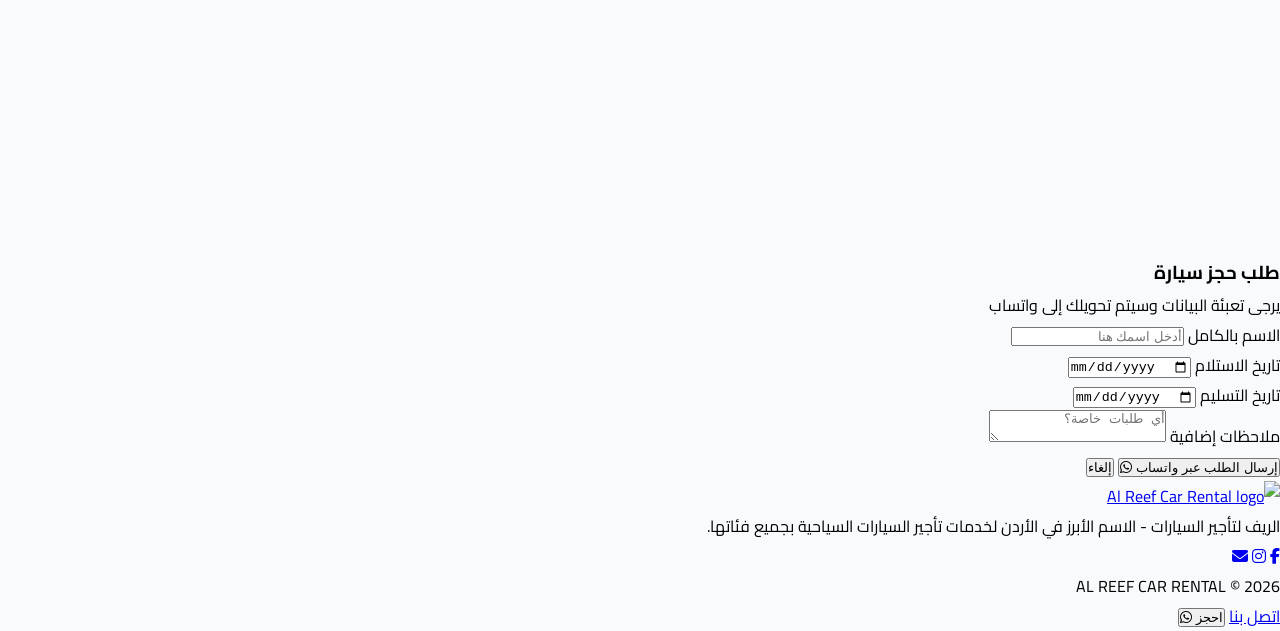
==== commit cffd7ac8: "Update print statement to say 'Goodbye World'" ====
--- a/index.html
+++ b/index.html
@@ -249,14 +249,12 @@
             </h1>
             <p class="text-xl md:text-2xl text-slate-300 mb-12 font-medium max-w-2xl mx-auto leading-relaxed" data-i18n="hero_desc">نوفر سيارات متاحة للحجز في عمّان بأحدث الموديلات وأسعار تنافسية، مع إمكانية توفير خيارات إضافية حسب الطلب وحجز سريع عبر واتساب.</p>
          <div class="flex flex-wrap justify-center gap-6 mb-6">
-  <a href="#fleet" class="bg-orange-500 hover:bg-orange-600 text-white px-10 py-4 rounded-2xl font-black" data-i18n="fleet_btn">المتوفر حالياً</a>
-
-  <a href="https://alreefcar.github.io/alreef-website/services.html" class="bg-white/10 hover:bg-white/20 text-white px-10 py-4 rounded-2xl font-black border border-white/20">
-    الخدمات السياحية
-  </a>
-
-  <button type="button" onclick="openBookingModal('General Booking Inquiry')" class="bg-white hover:bg-slate-100 text-slate-900 px-10 py-4 rounded-2xl font-black" data-i18n="book_btn">احجز الآن</button>
-</div>
+              <a href="#fleet" class="bg-orange-500 hover:bg-orange-600 text-white px-10 py-4 rounded-2xl font-black" data-i18n="fleet_btn">المتوفر حالياً</a>
+            
+              <a href="https://alreefcar.github.io/alreef-website/services.html" class="bg-white/10 hover:bg-white/20 text-white px-10 py-4 rounded-2xl font-black border border-white/20">Tourism Services</a>
+            
+              <button type="button" onclick="openBookingModal('General Booking Inquiry')" class="bg-white hover:bg-slate-100 text-slate-900 px-10 py-4 rounded-2xl font-black" data-i18n="book_btn">احجز الآن</button>
+            </div>
         </div>
         <div class="absolute bottom-6 left-0 w-full flex justify-center gap-2">
             <div id="dot0" class="w-8 h-2 rounded-full bg-orange-500"></div>
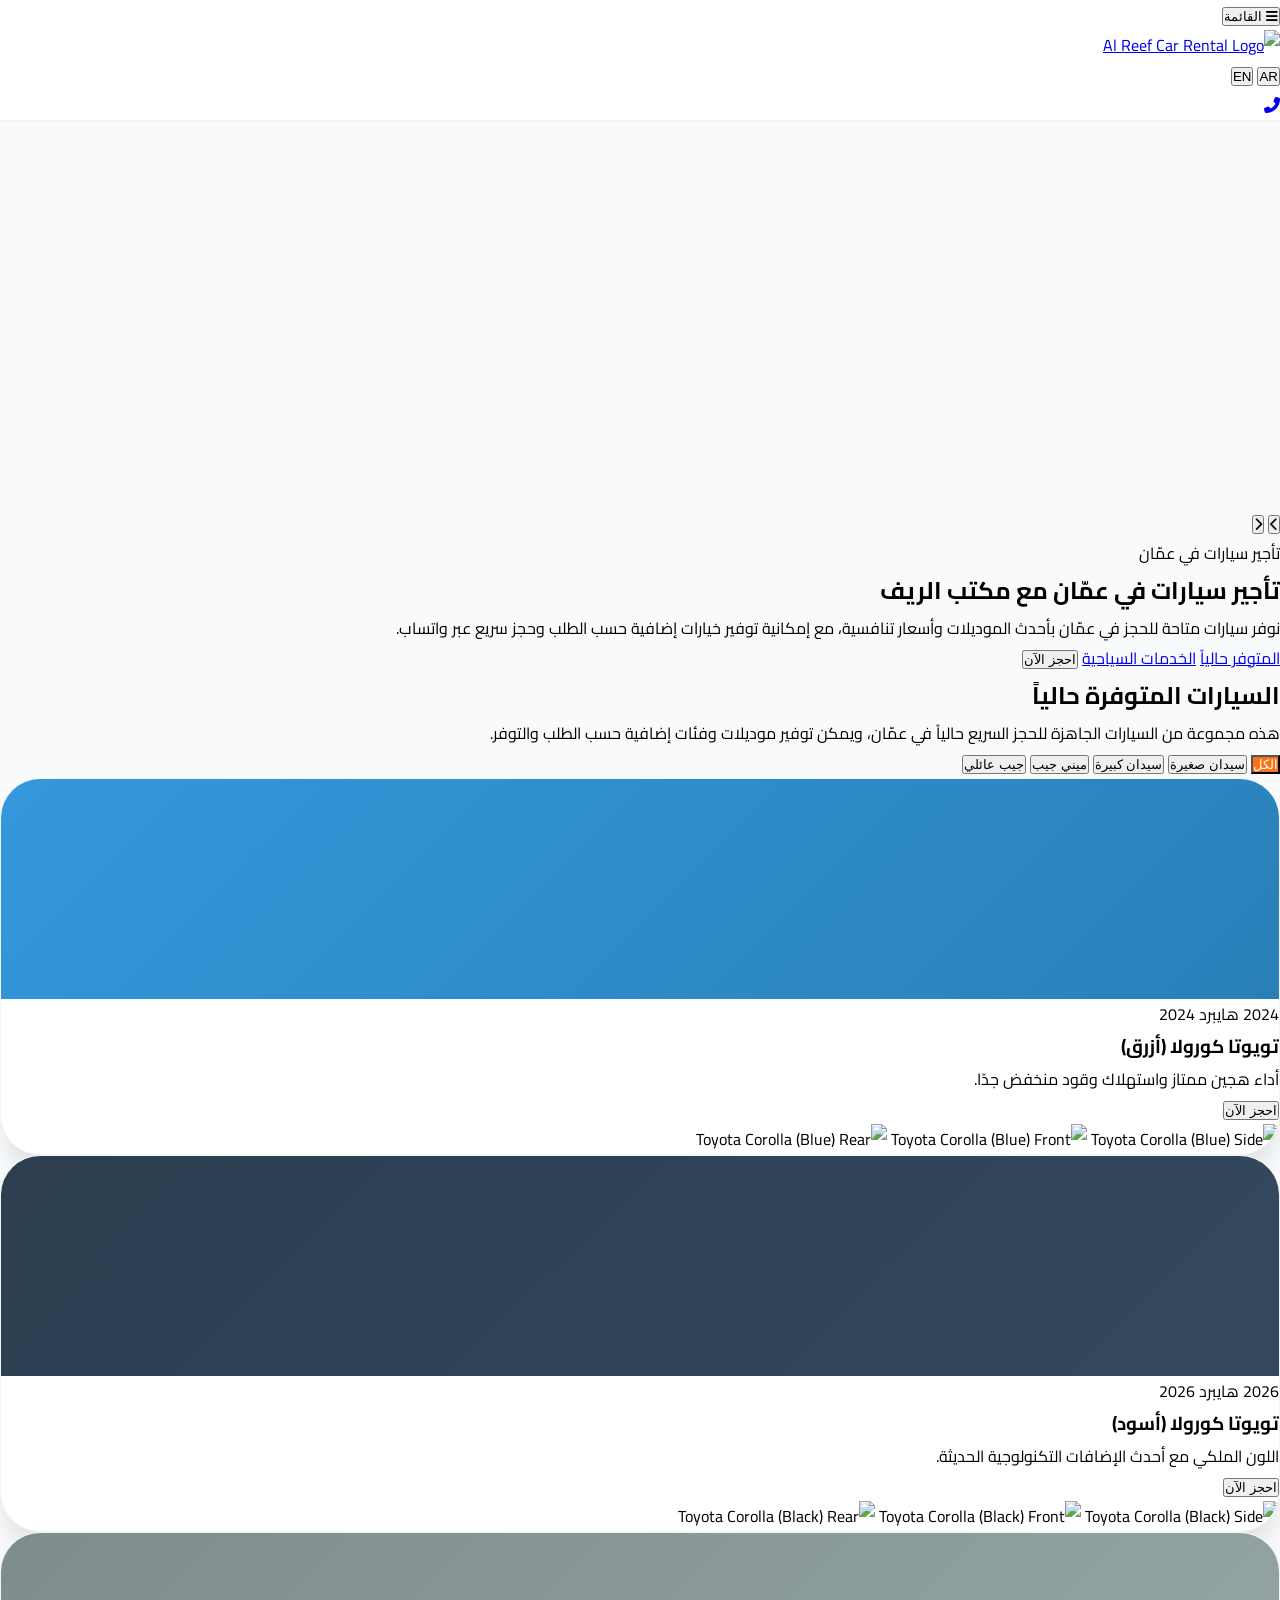
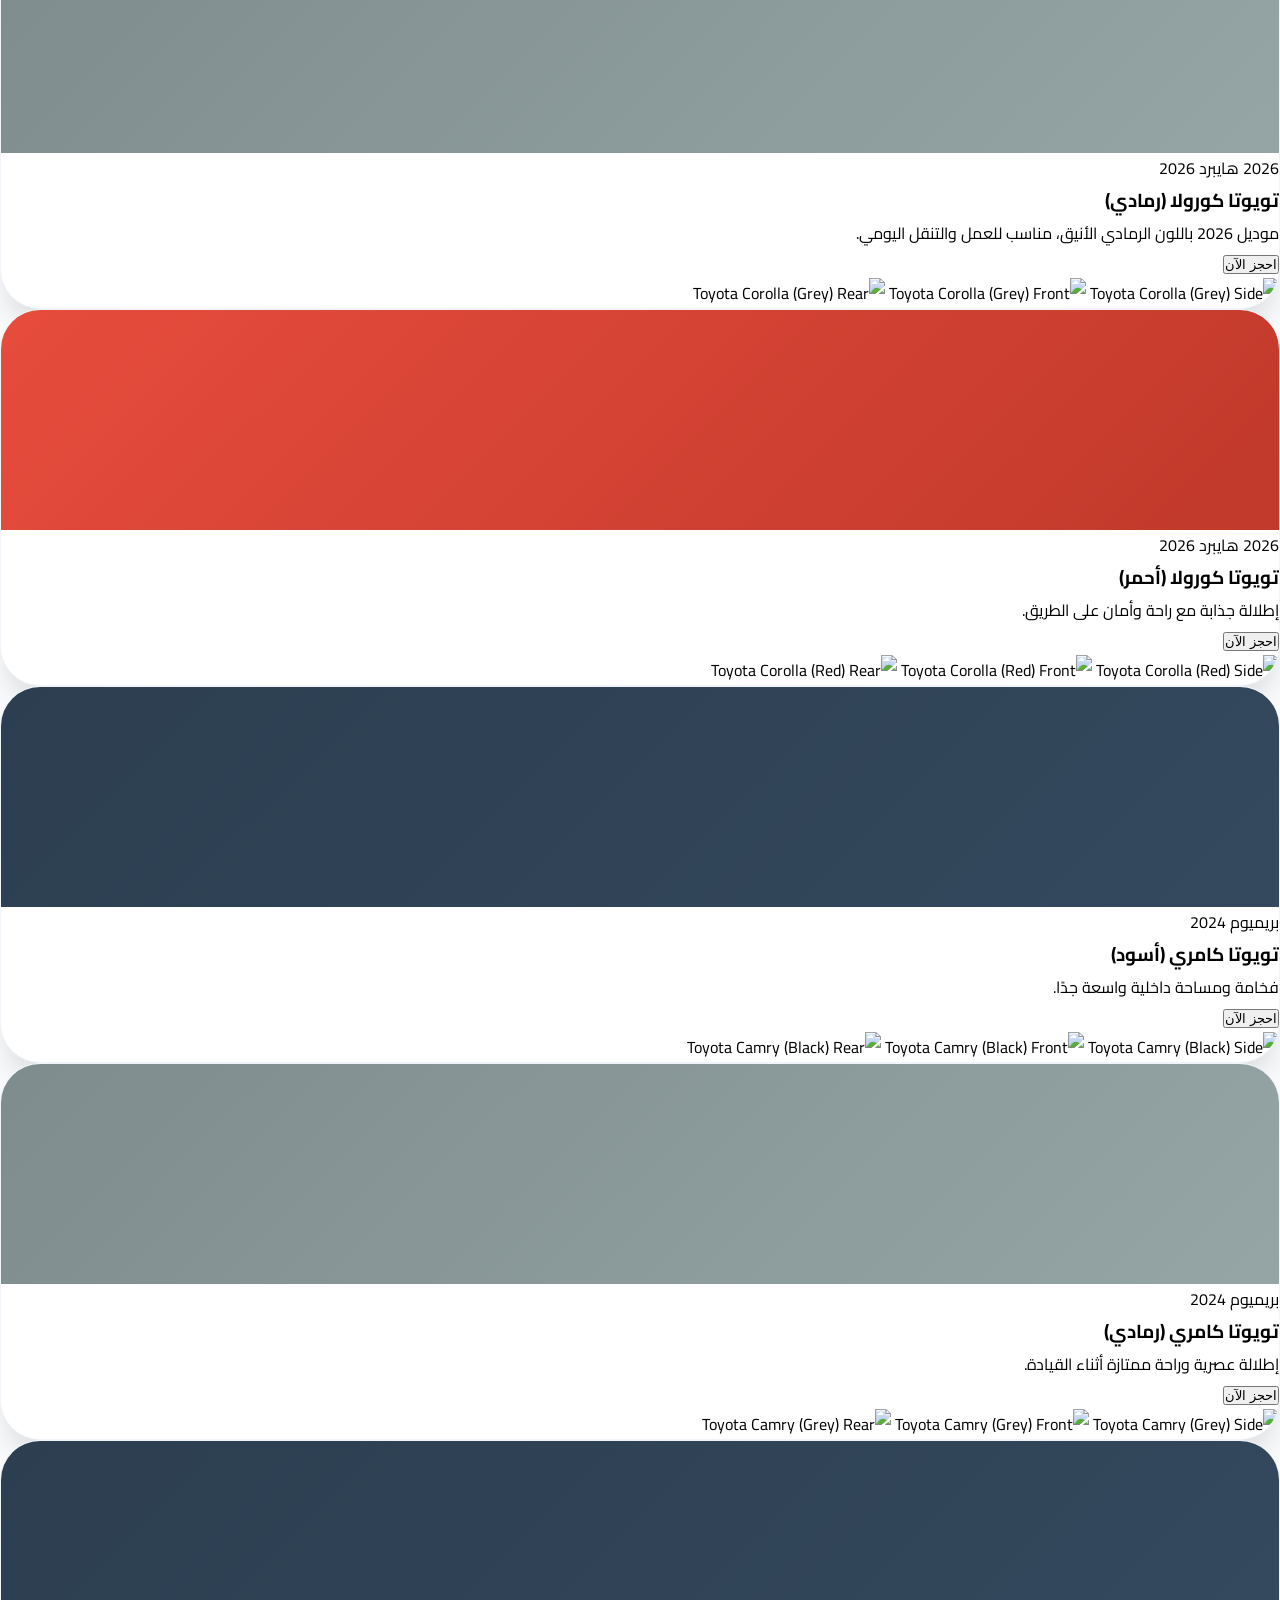
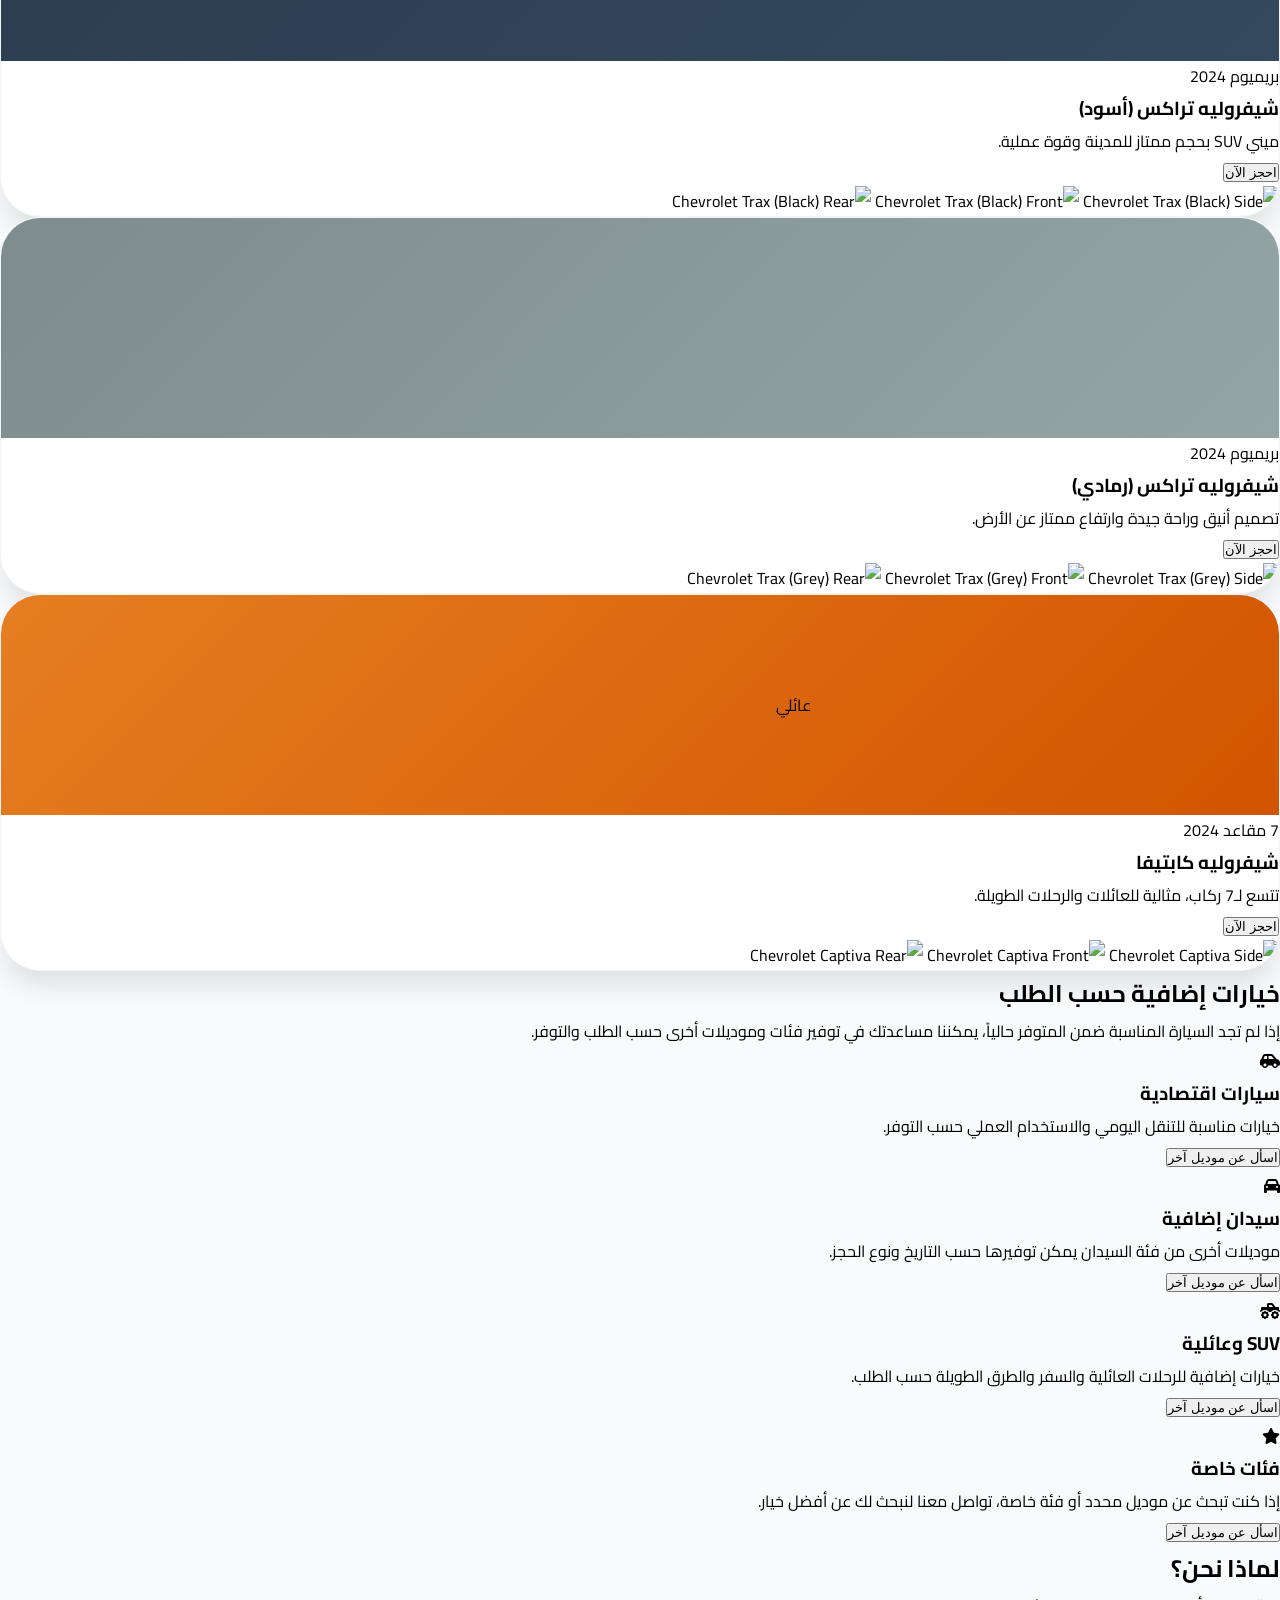
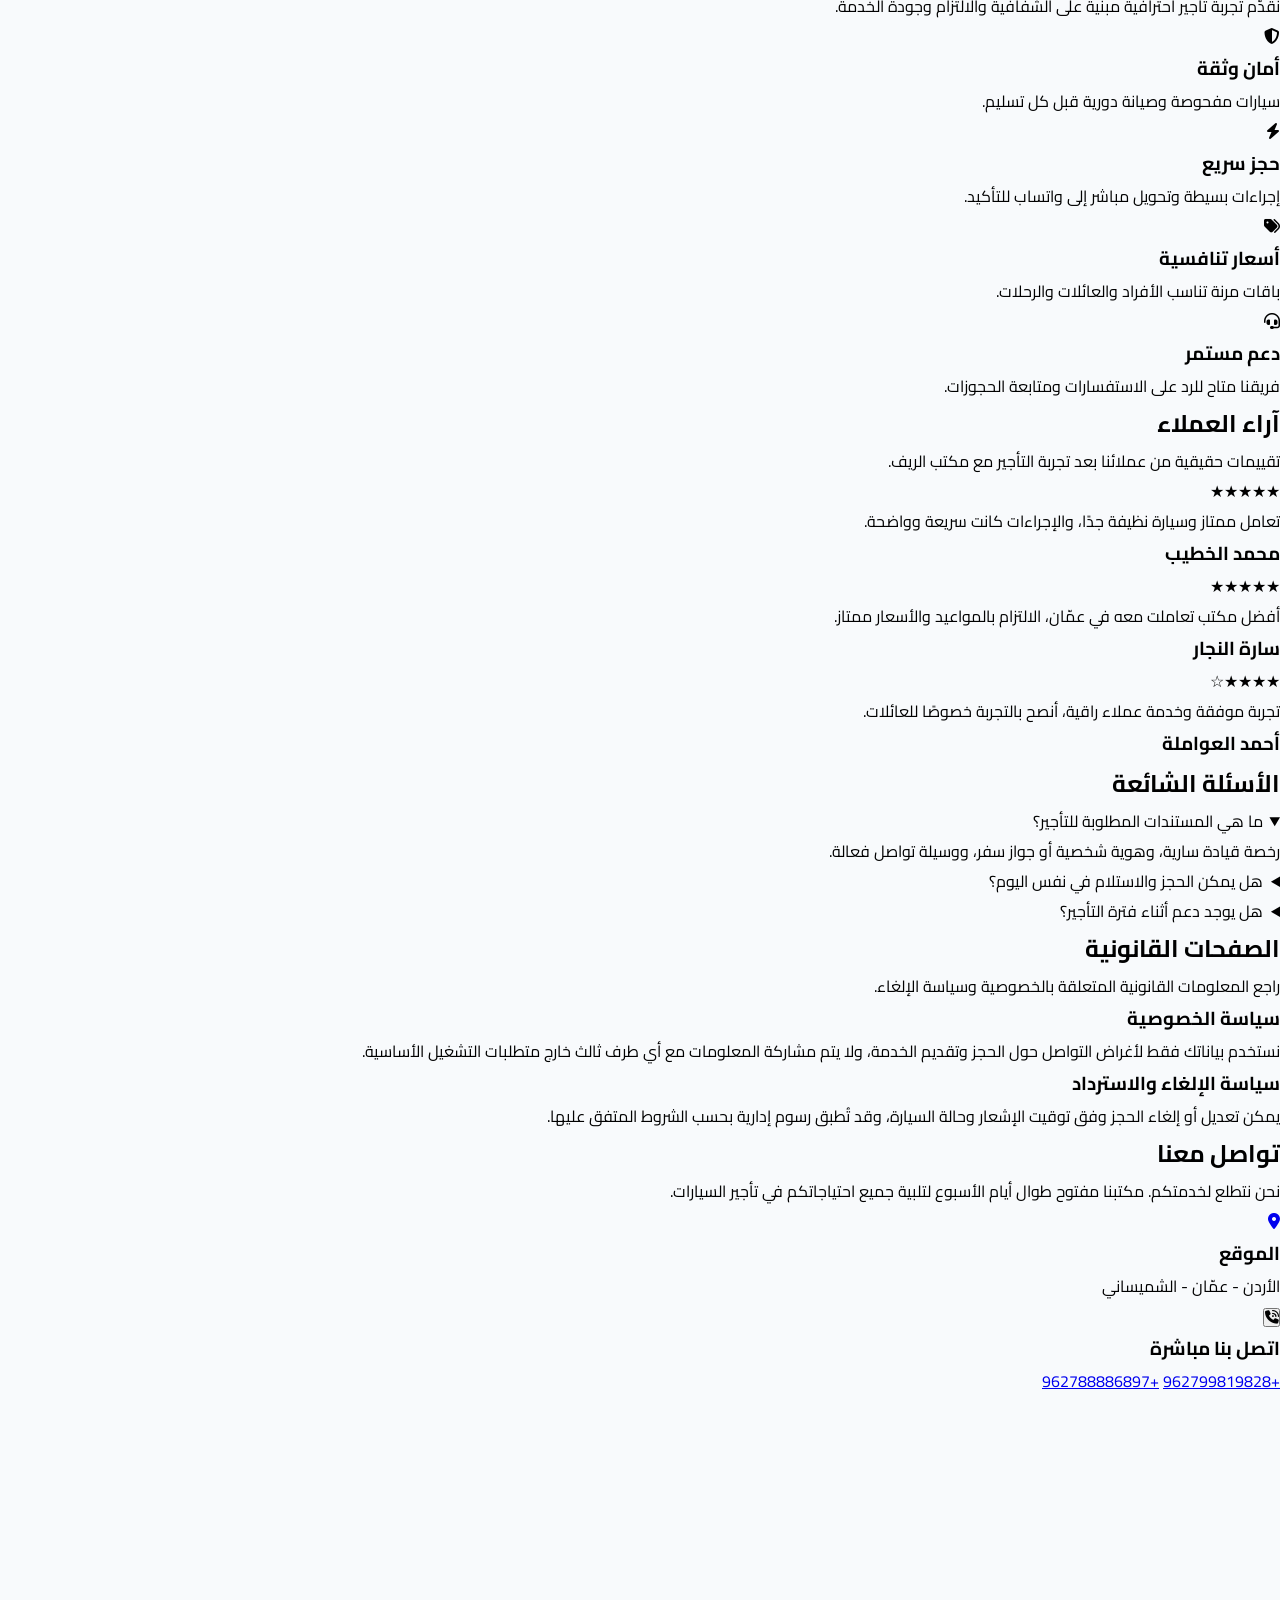
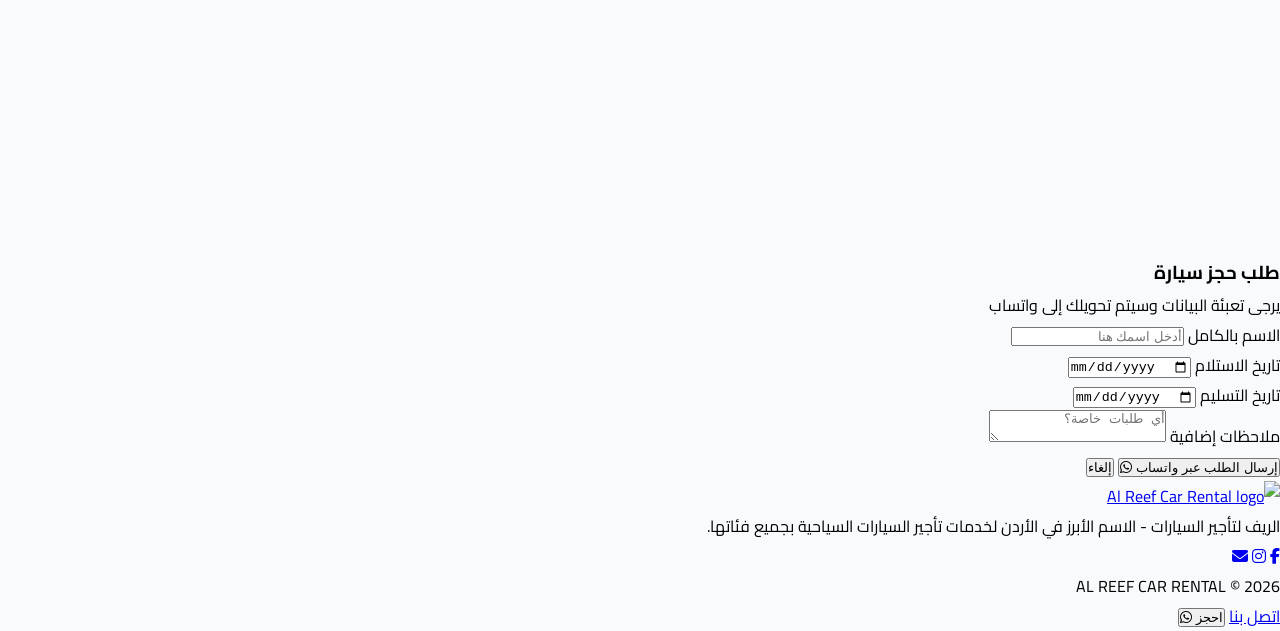
==== commit abc85336: "Update index.txt" ====
--- a/index.html
+++ b/index.html
@@ -251,7 +251,7 @@
          <div class="flex flex-wrap justify-center gap-6 mb-6">
               <a href="#fleet" class="bg-orange-500 hover:bg-orange-600 text-white px-10 py-4 rounded-2xl font-black" data-i18n="fleet_btn">المتوفر حالياً</a>
             
-              <a href="https://alreefcar.github.io/alreef-website/services.html" class="bg-white/10 hover:bg-white/20 text-white px-10 py-4 rounded-2xl font-black border border-white/20">Tourism Services</a>
+                <a href="https://alreefcar.github.io/alreef-website/services.html" class="bg-white/10 hover:bg-white/20 text-white px-10 py-4 rounded-2xl font-black border border-white/20" data-i18n="services_link">الخدمات السياحية</a>
             
               <button type="button" onclick="openBookingModal('General Booking Inquiry')" class="bg-white hover:bg-slate-100 text-slate-900 px-10 py-4 rounded-2xl font-black" data-i18n="book_btn">احجز الآن</button>
             </div>
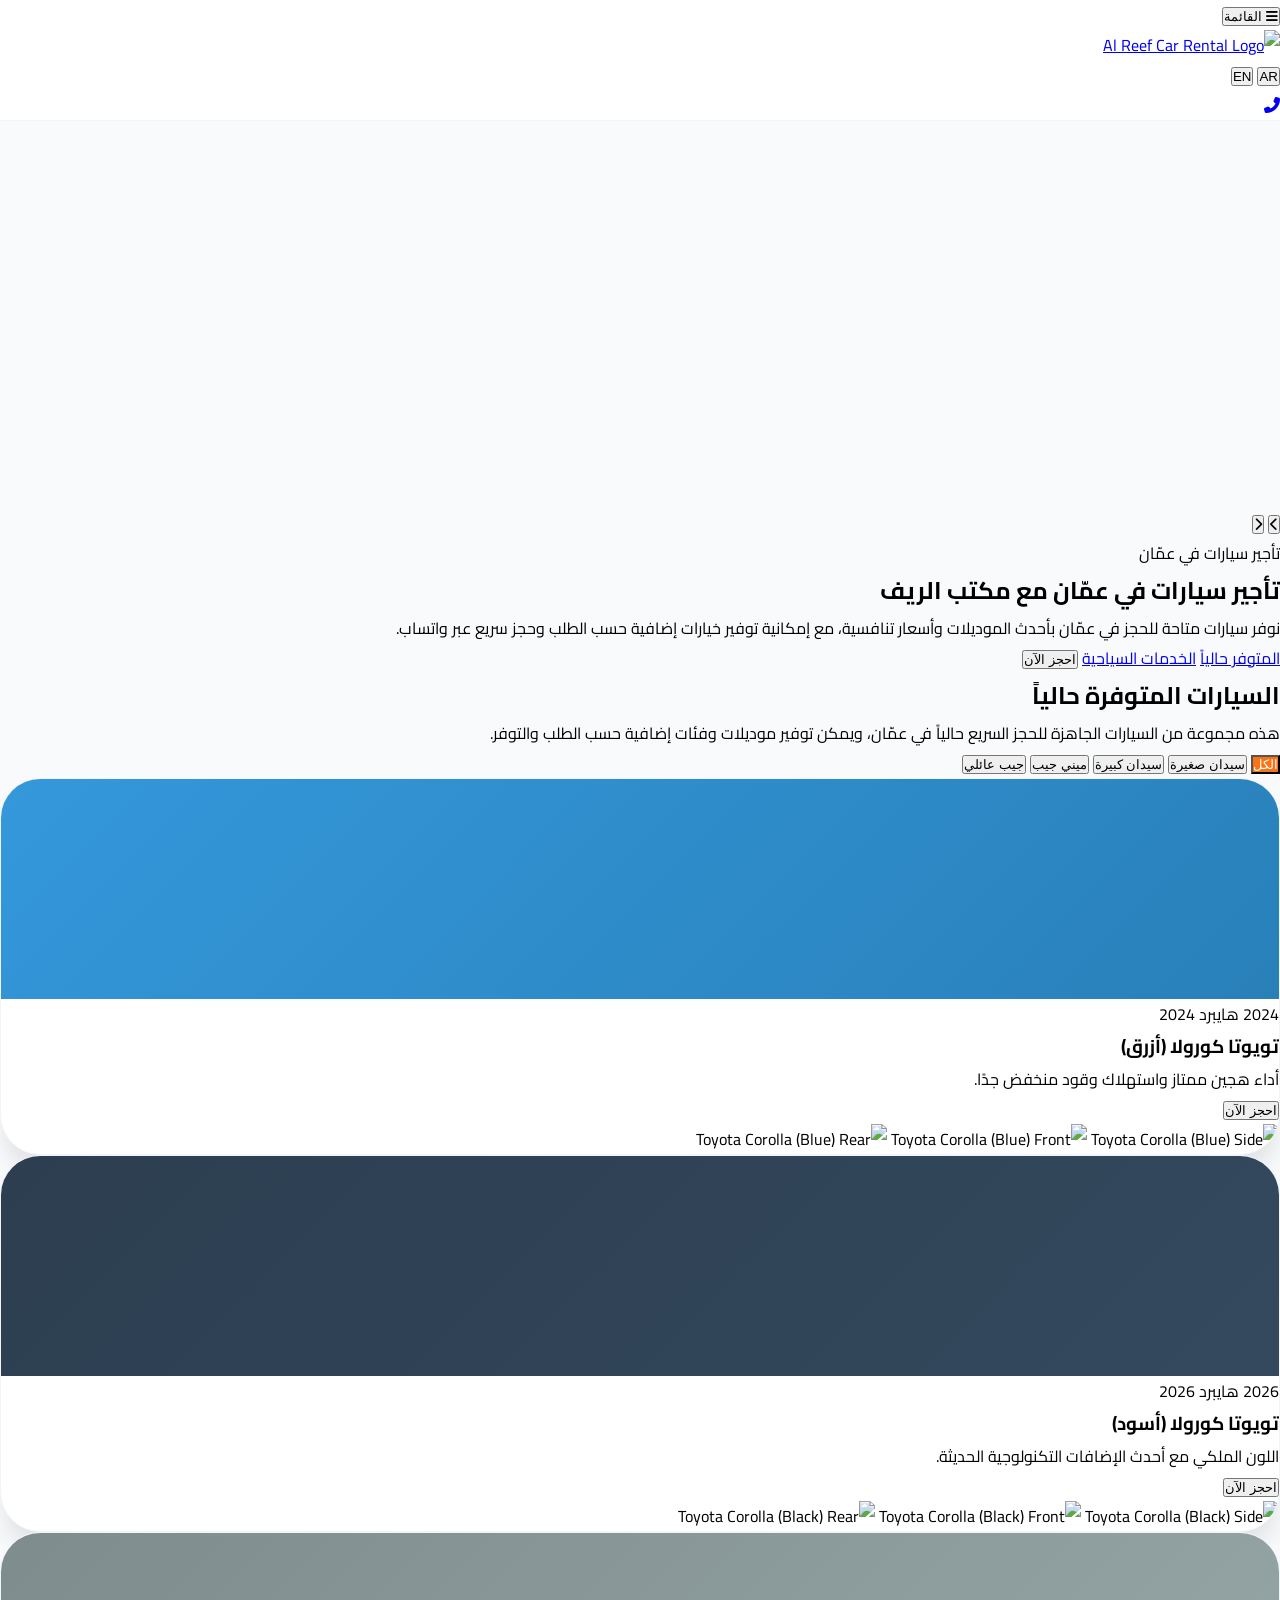
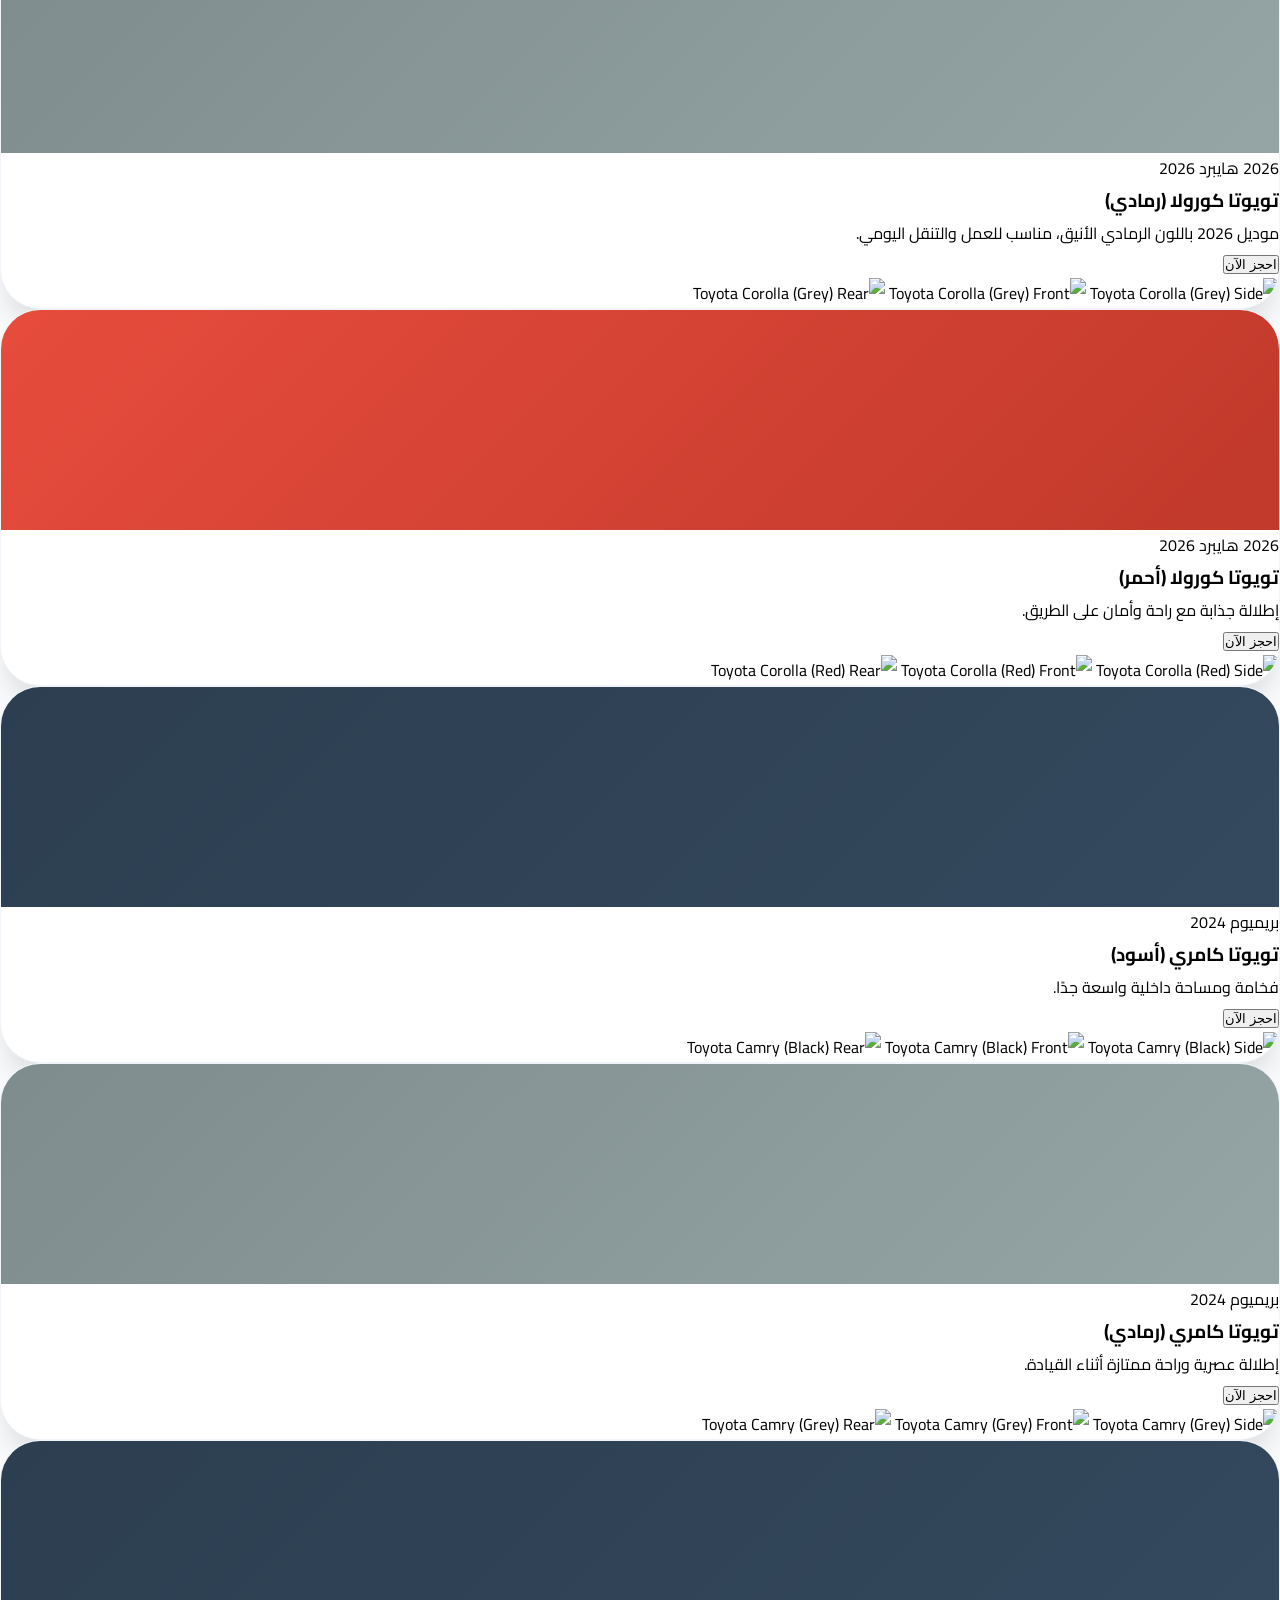
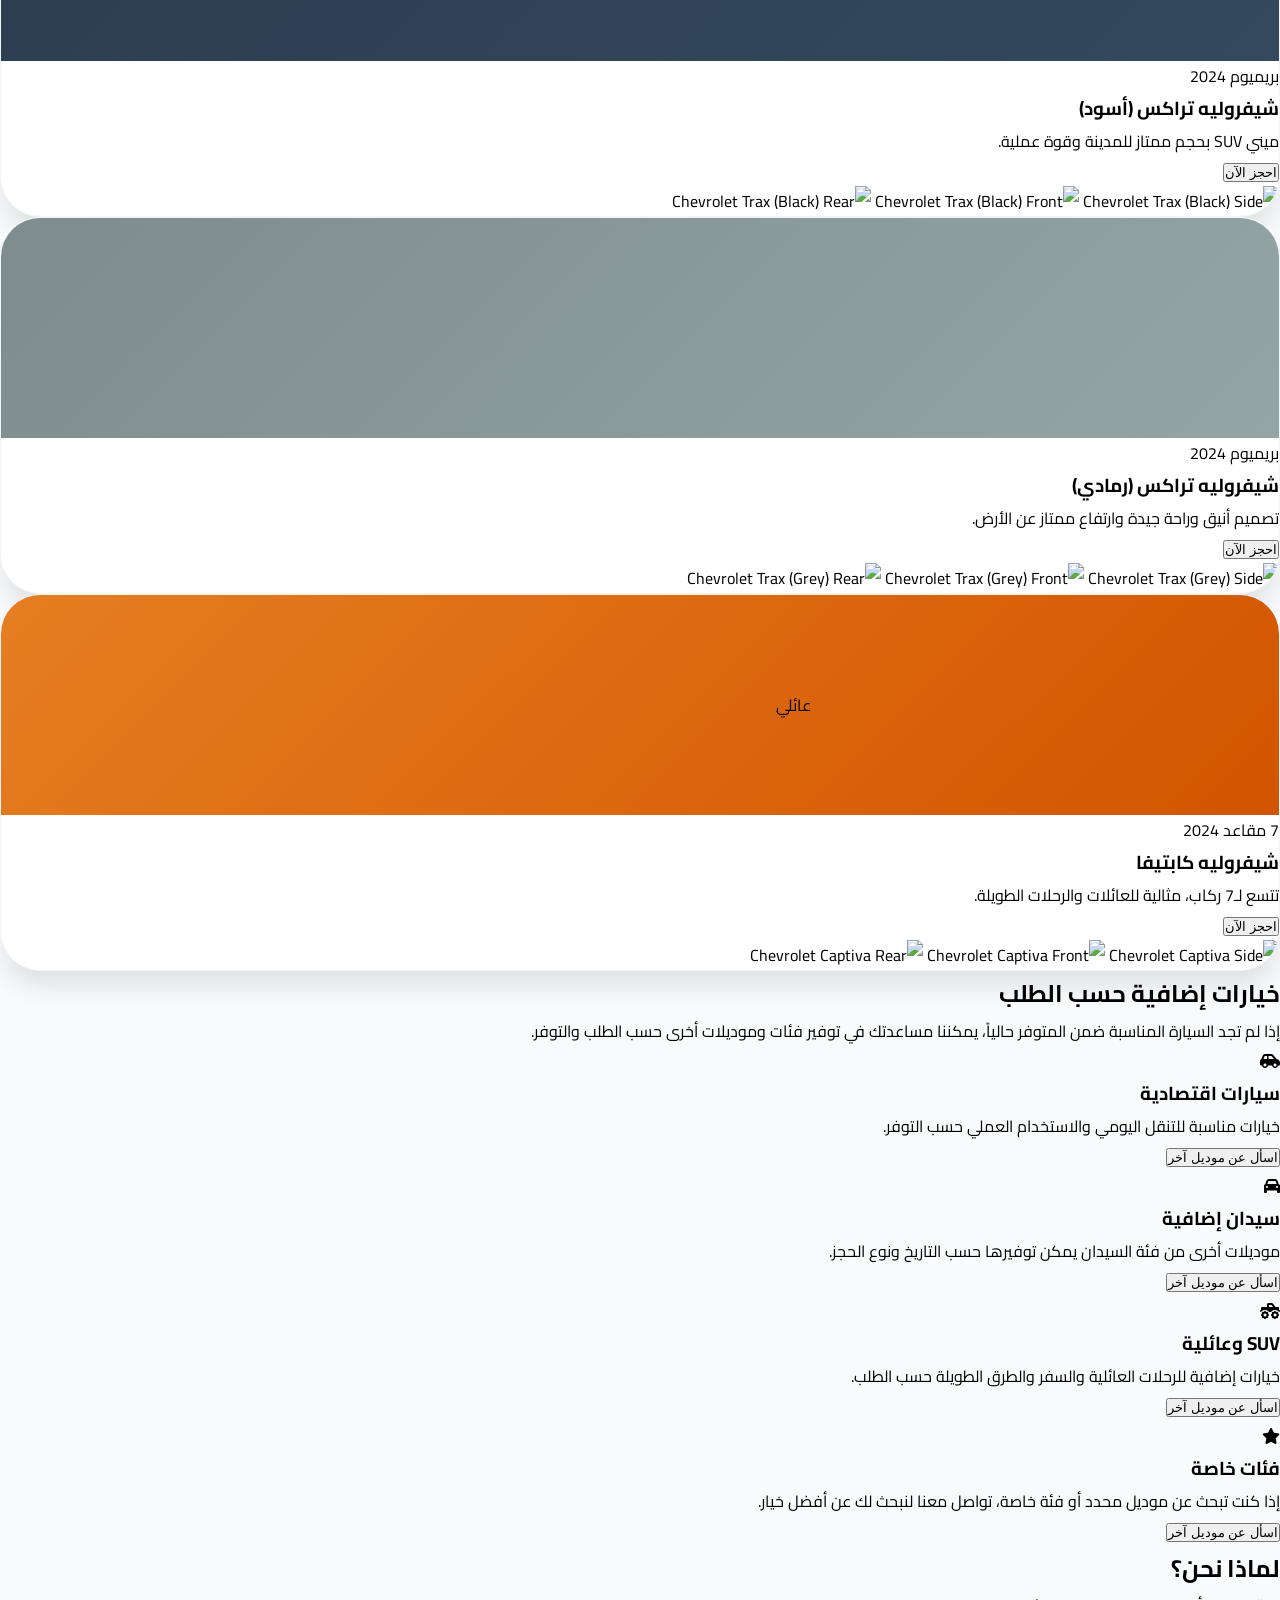
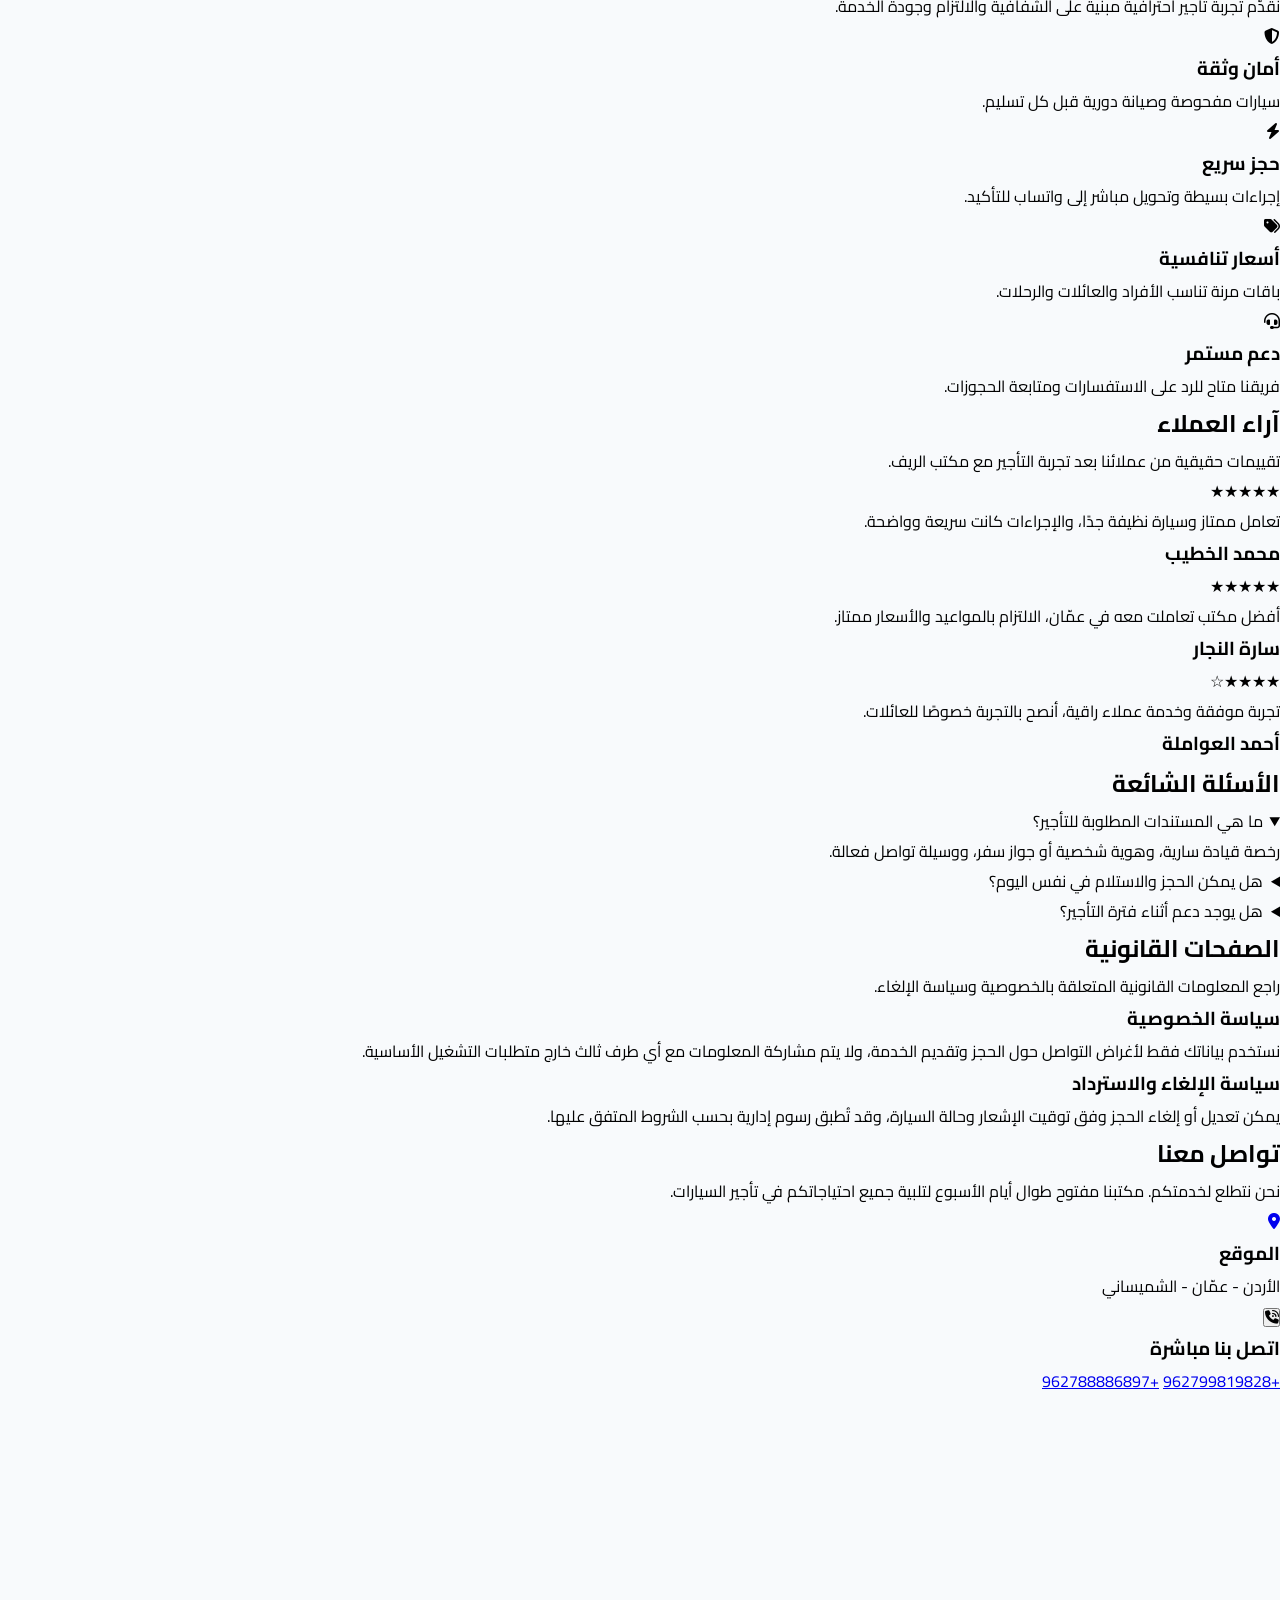
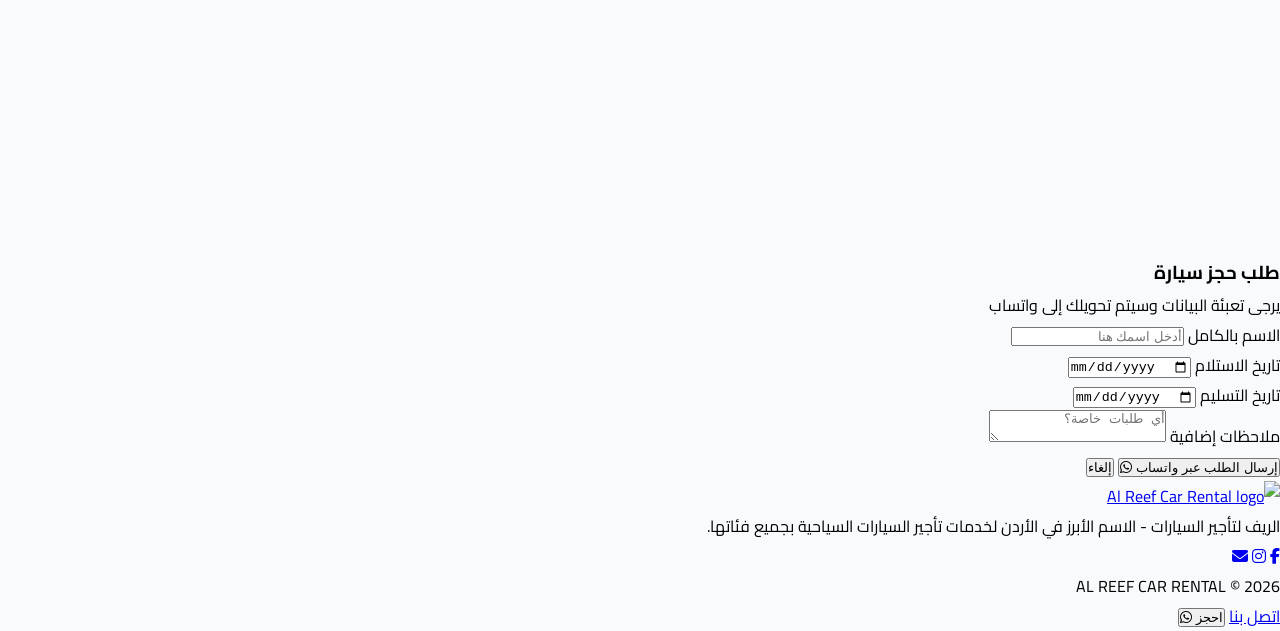
==== commit 94bc3635: "update" ====
--- a/index.html
+++ b/index.html
@@ -250,9 +250,7 @@
             <p class="text-xl md:text-2xl text-slate-300 mb-12 font-medium max-w-2xl mx-auto leading-relaxed" data-i18n="hero_desc">نوفر سيارات متاحة للحجز في عمّان بأحدث الموديلات وأسعار تنافسية، مع إمكانية توفير خيارات إضافية حسب الطلب وحجز سريع عبر واتساب.</p>
          <div class="flex flex-wrap justify-center gap-6 mb-6">
               <a href="#fleet" class="bg-orange-500 hover:bg-orange-600 text-white px-10 py-4 rounded-2xl font-black" data-i18n="fleet_btn">المتوفر حالياً</a>
-            
                 <a href="https://alreefcar.github.io/alreef-website/services.html" class="bg-white/10 hover:bg-white/20 text-white px-10 py-4 rounded-2xl font-black border border-white/20" data-i18n="services_link">الخدمات السياحية</a>
-            
               <button type="button" onclick="openBookingModal('General Booking Inquiry')" class="bg-white hover:bg-slate-100 text-slate-900 px-10 py-4 rounded-2xl font-black" data-i18n="book_btn">احجز الآن</button>
             </div>
         </div>
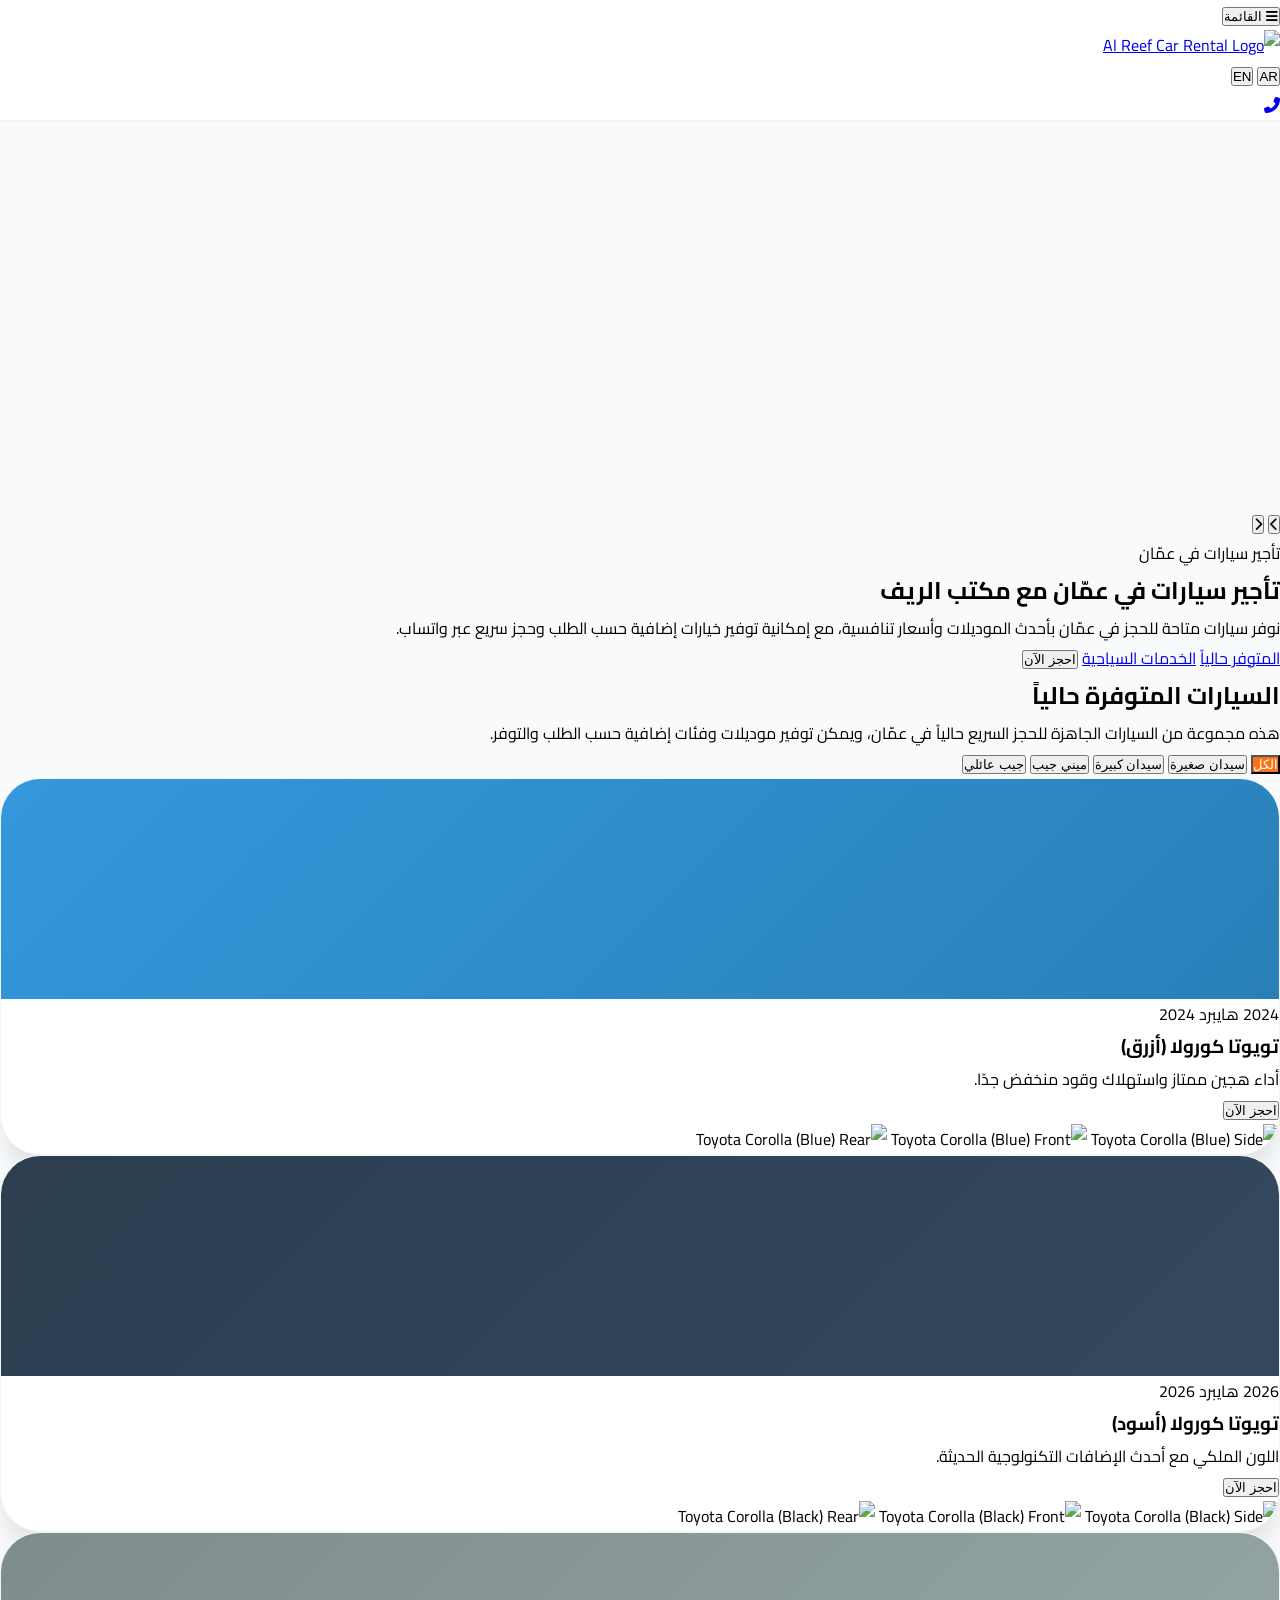
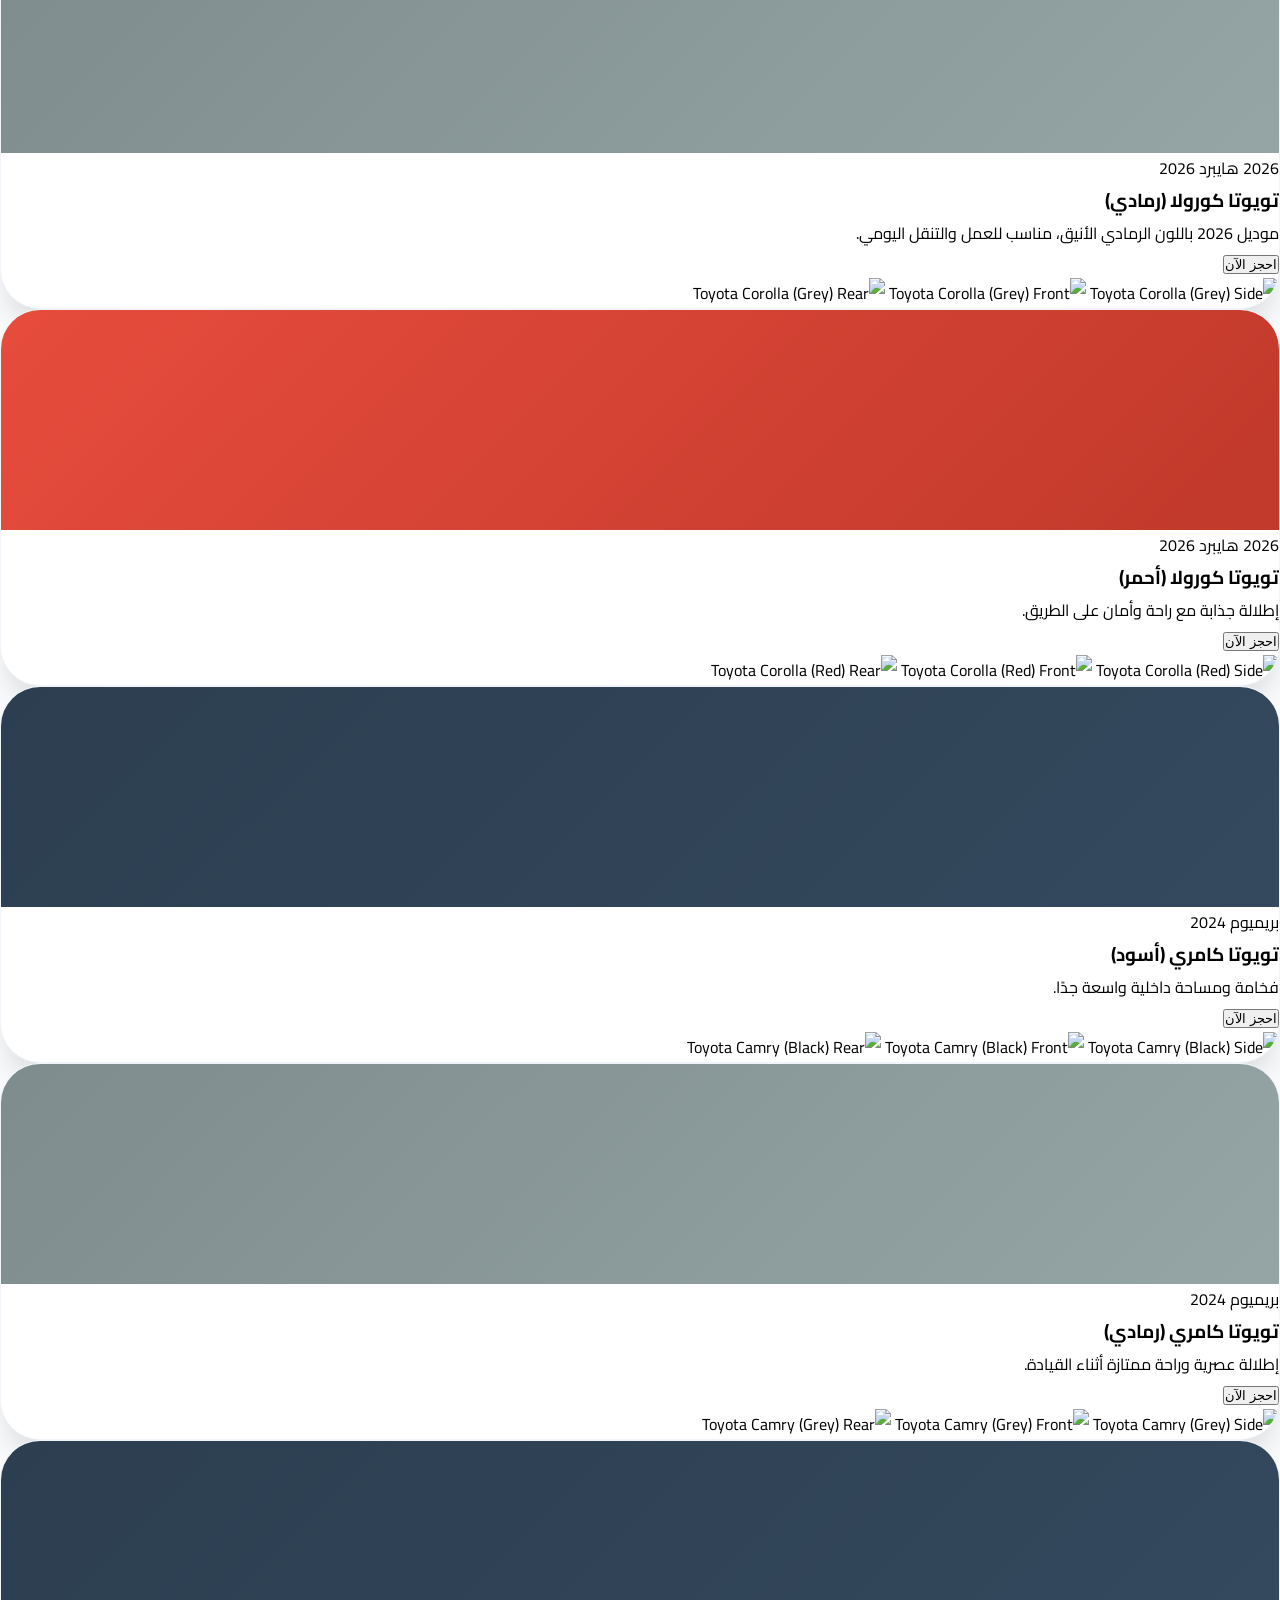
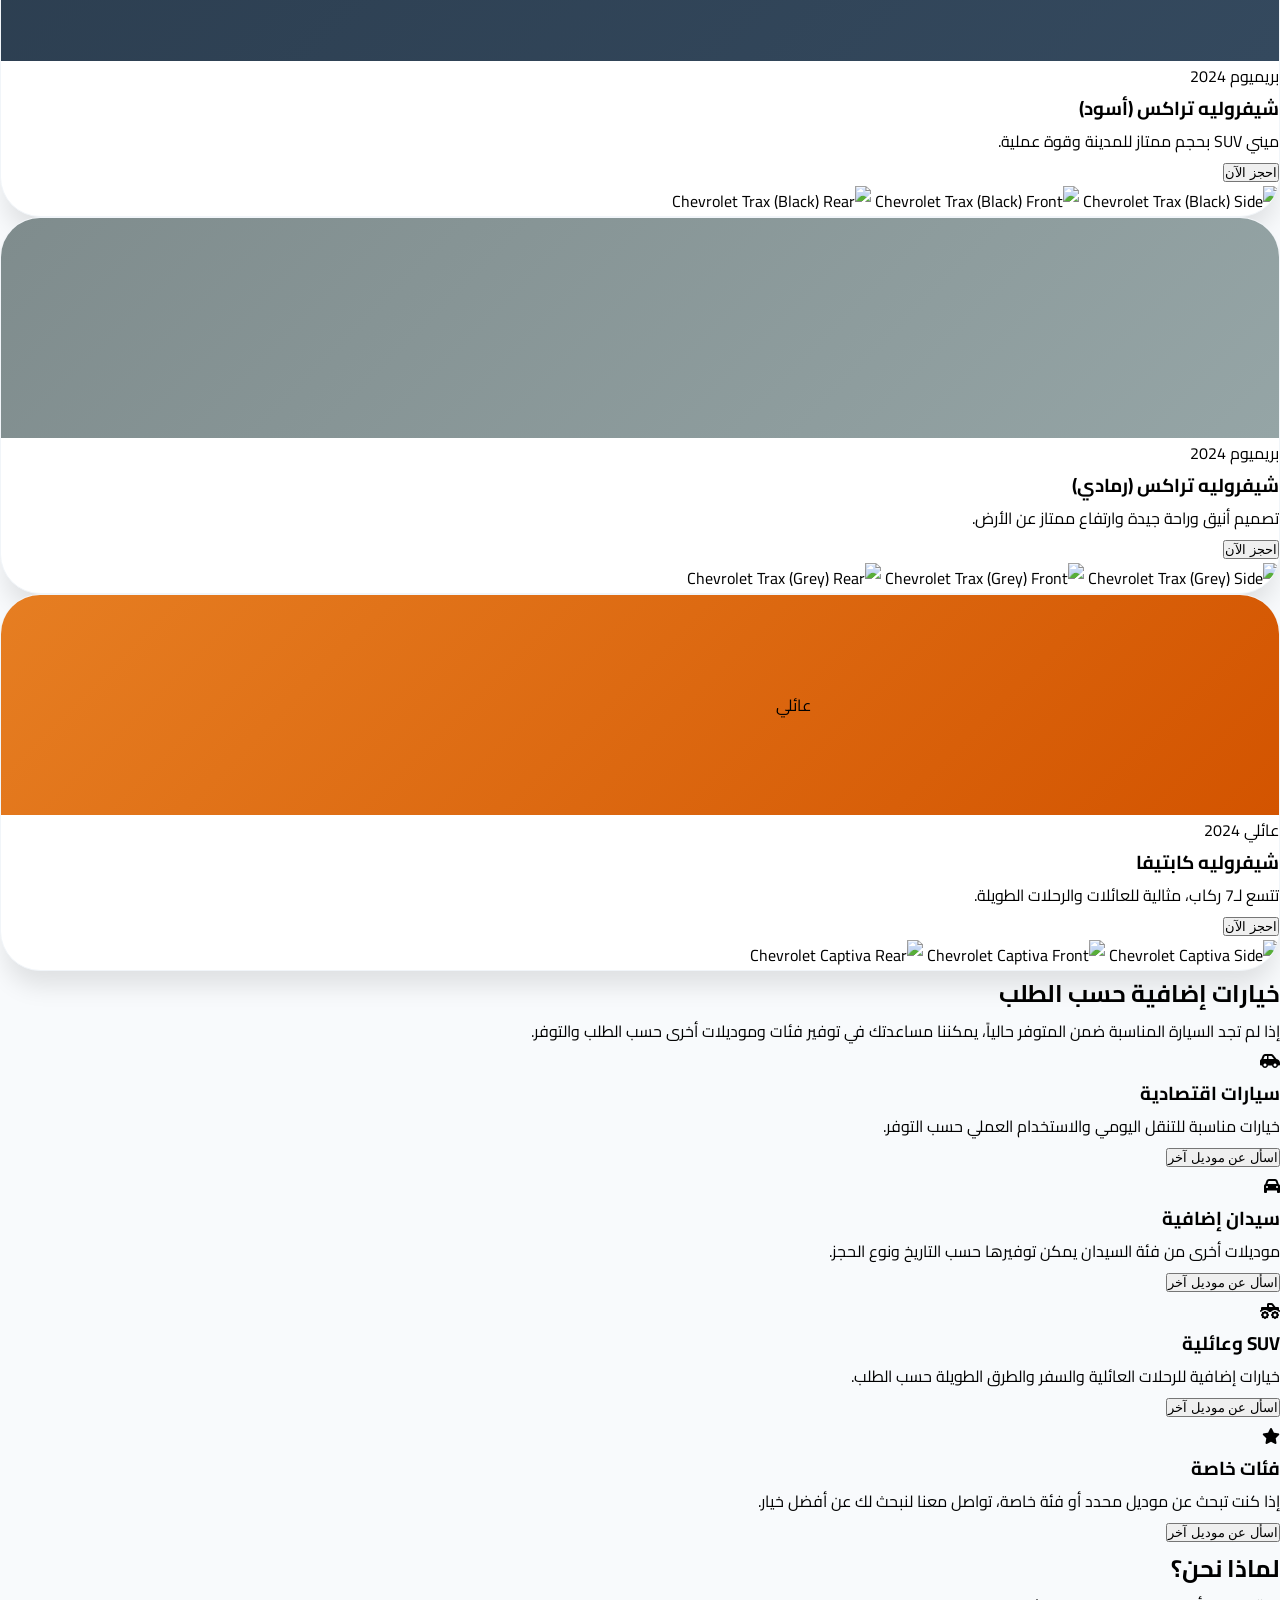
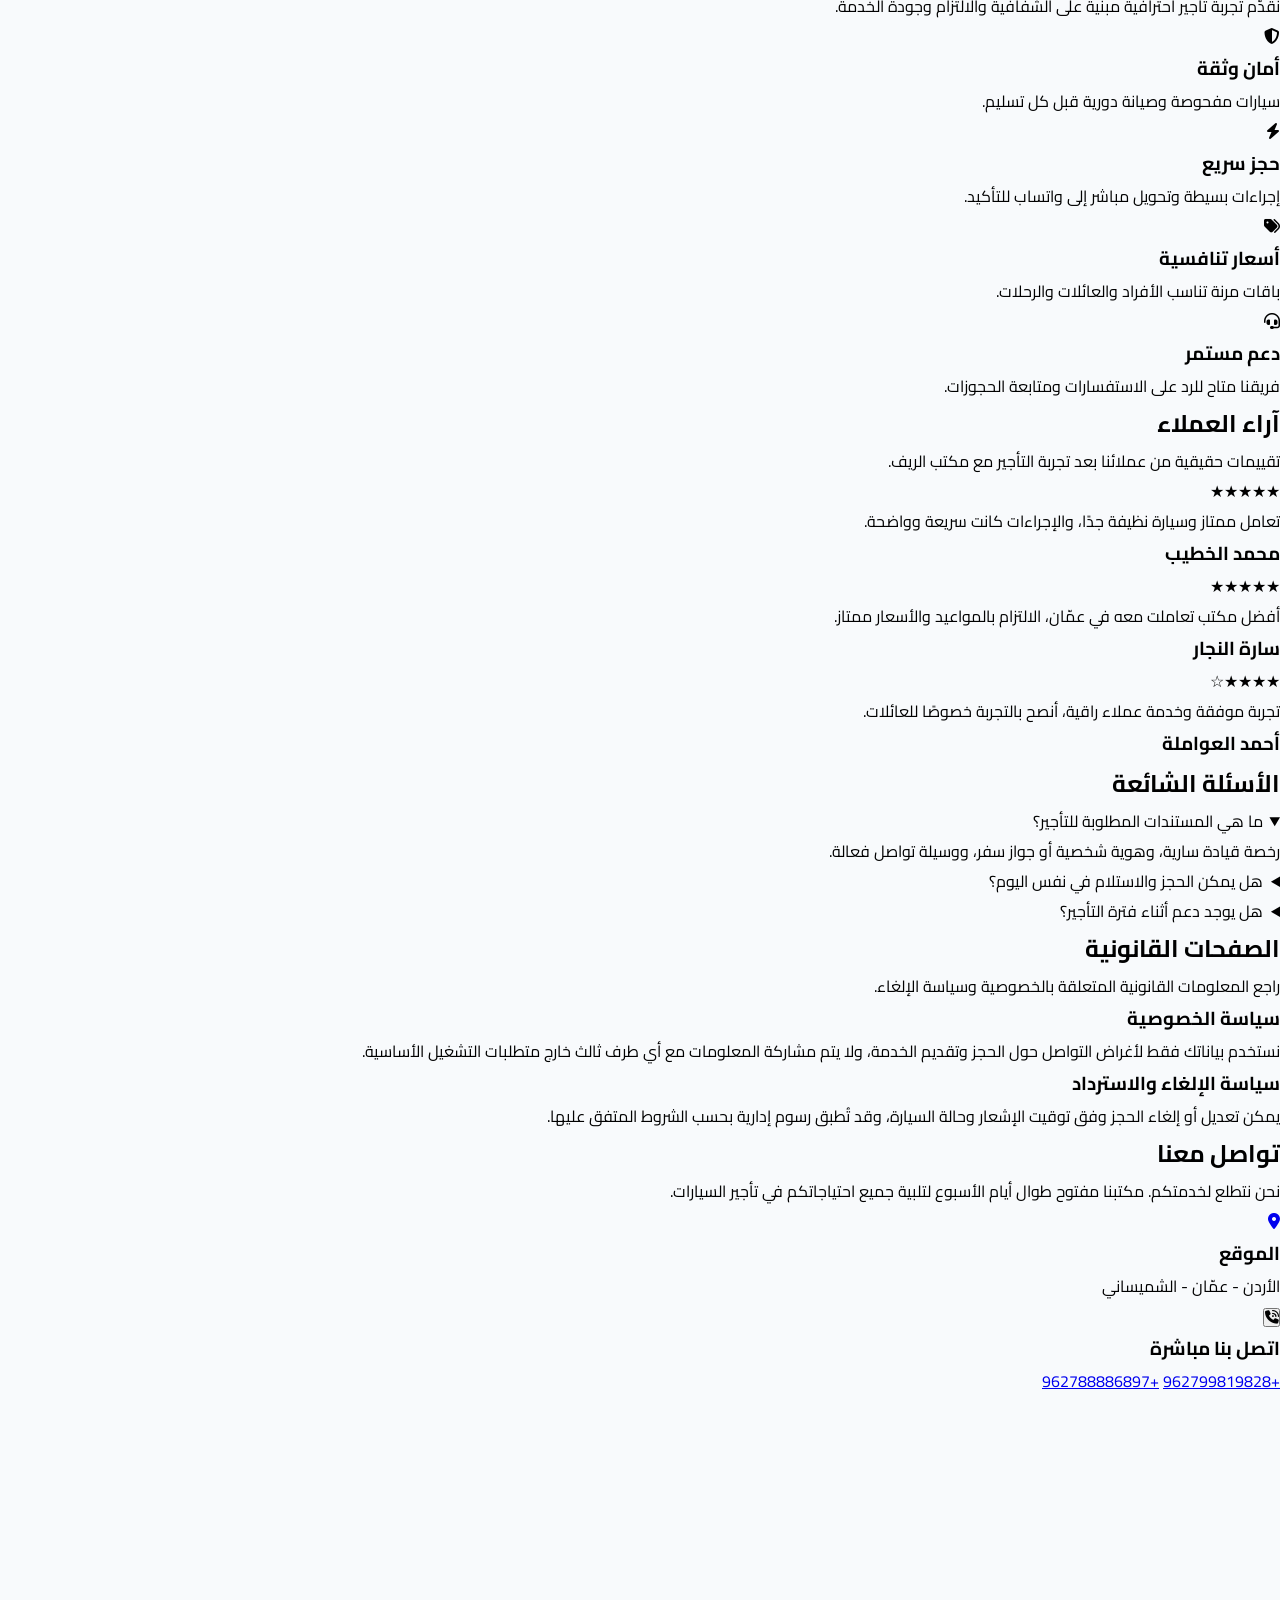
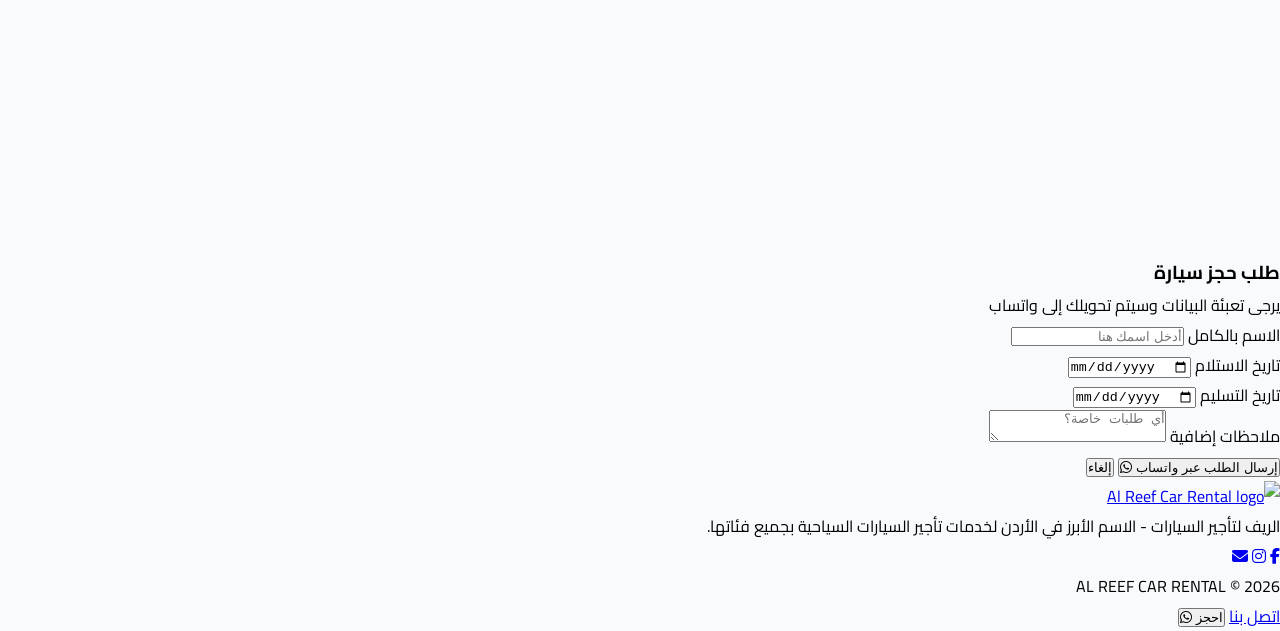
==== commit 5dac6dea: "Update index.html" ====
--- a/index.html
+++ b/index.html
@@ -4,7 +4,7 @@
     <meta charset="UTF-8">
     <meta name="viewport" content="width=device-width, initial-scale=1.0">
     <title>Car Rental in Amman | Al Reef Car Rental | مكتب الريف لتأجير السيارات</title>
-    <link rel="canonical" href="https://alreefcar.github.io/alreef-website/" />
+    <link rel="canonical" href="https://alreefcar.github.io/" />
     <meta name="description" content="تأجير سيارات في عمّان مع مكتب الريف. سيارات سيدان وSUV متوفرة للحجز السريع عبر واتساب، مع إمكانية توفير موديلات إضافية حسب الطلب داخل الأردن.">
     <meta name="robots" content="index, follow">
     <meta name="theme-color" content="#f97316">
@@ -13,7 +13,7 @@
     <meta property="og:type" content="website">
     <meta property="og:title" content="Car Rental in Amman | Al Reef Car Rental | مكتب الريف لتأجير السيارات">
     <meta property="og:description" content="تأجير سيارات في عمّان مع مكتب الريف. سيارات سيدان وSUV متوفرة للحجز السريع عبر واتساب، مع إمكانية توفير موديلات إضافية حسب الطلب داخل الأردن.">
-    <meta property="og:image" content="https://cdn.jsdelivr.net/gh/alreefcar/alreef-website@main/logo/logomedia.jpg">
+    <meta property="og:image" content="https://cdn.jsdelivr.net/gh/alreefcar/alreef-website@main/logo/logomedia.webp">
     <meta property="og:locale" content="ar_JO">
     <meta property="og:locale:alternate" content="en_US">
 
@@ -21,7 +21,7 @@
     <meta name="twitter:card" content="summary_large_image">
     <meta name="twitter:title" content="Car Rental in Amman | Al Reef Car Rental | مكتب الريف لتأجير السيارات">
     <meta name="twitter:description" content="تأجير سيارات في عمّان مع مكتب الريف. سيارات سيدان وSUV متوفرة للحجز السريع عبر واتساب، مع إمكانية توفير موديلات إضافية حسب الطلب داخل الأردن.">
-    <meta name="twitter:image" content="https://cdn.jsdelivr.net/gh/alreefcar/alreef-website@main/logo/logomedia.jpg">
+    <meta name="twitter:image" content="https://cdn.jsdelivr.net/gh/alreefcar/alreef-website@main/logo/logomedia.webp">
 
     <!-- Fonts -->
     <link rel="preconnect" href="https://fonts.googleapis.com">
@@ -59,7 +59,7 @@
       "@context": "https://schema.org",
       "@type": "CarRental",
       "name": "Al Reef Car Rental",
-      "image": "https://cdn.jsdelivr.net/gh/alreefcar/alreef-website@main/logo/logomedia.jpg",
+      "image": "https://cdn.jsdelivr.net/gh/alreefcar/alreef-website@main/logo/logomedia.webp",
       "telephone": "+962799819828",
       "email": "alreefcars@outlook.com",
       "address": {
@@ -157,9 +157,9 @@
         .car-image-container img[loading="lazy"] { opacity: 0; }
         .car-image-container img.loaded { opacity: 1; }
     </style>
-    <link rel="icon" type="image/png" sizes="32x32" href="/favicon.png">
-    <link rel="icon" type="image/png" sizes="16x16" href="/favicon.png">
-    <link rel="shortcut icon" href="/favicon.png">
+    <link rel="apple-touch-icon" href="https://cdn.jsdelivr.net/gh/alreefcar/alreef-website@main/logo/logo.webp">
+<link rel="icon" type="image/webp" href="https://cdn.jsdelivr.net/gh/alreefcar/alreef-website@main/logo/logo.webp">
+<link rel="shortcut icon" href="https://cdn.jsdelivr.net/gh/alreefcar/alreef-website@main/logo/logo.webp">
 </head>
 <body class="bg-slate-50 text-slate-900 font-sans">
     <!-- Navigation -->
@@ -174,7 +174,7 @@
                 </div>
                 <div class="absolute left-1/2 transform -translate-x-1/2">
                     <a href="#hero" class="block" aria-label="Al Reef Car Rental Home">
-                        <img src="https://cdn.jsdelivr.net/gh/alreefcar/alreef-website@main/logo/logo.png" alt="Al Reef Car Rental Logo" class="h-16 md:h-24 w-auto object-contain transition-transform hover:scale-105" loading="eager" width="180" height="96">
+                        <img src="https://cdn.jsdelivr.net/gh/alreefcar/alreef-website@main/logo/logo.webp" alt="Al Reef Car Rental Logo" class="h-16 md:h-24 w-auto object-contain transition-transform hover:scale-105" loading="eager" width="180" height="96">
                     </a>
                 </div>
                 <div class="flex items-center gap-2">
@@ -223,7 +223,7 @@
                     </a>
                 </div>
                 <a href="#hero" class="block hover:opacity-100 transition-opacity">
-                    <img src="https://cdn.jsdelivr.net/gh/alreefcar/alreef-website@main/logo/logo.png" alt="Al Reef Car Rental Logo" class="h-12 w-auto opacity-50" loading="lazy" width="120" height="48" onerror="this.src='https://placehold.co/150x50/ffffff/000000?text=AL+REEF'">
+                    <img src="https://cdn.jsdelivr.net/gh/alreefcar/alreef-website@main/logo/logo.webp" alt="Al Reef Car Rental Logo" class="h-12 w-auto opacity-50" loading="lazy" width="120" height="48" onerror="this.src='https://placehold.co/150x50/ffffff/000000?text=AL+REEF'">
                 </a>
             </div>
         </div>
@@ -248,10 +248,10 @@
                 <span class="text-white block" data-i18n="title2">مع مكتب الريف</span>
             </h1>
             <p class="text-xl md:text-2xl text-slate-300 mb-12 font-medium max-w-2xl mx-auto leading-relaxed" data-i18n="hero_desc">نوفر سيارات متاحة للحجز في عمّان بأحدث الموديلات وأسعار تنافسية، مع إمكانية توفير خيارات إضافية حسب الطلب وحجز سريع عبر واتساب.</p>
-         <div class="flex flex-wrap justify-center gap-6 mb-6">
-              <a href="#fleet" class="bg-orange-500 hover:bg-orange-600 text-white px-10 py-4 rounded-2xl font-black" data-i18n="fleet_btn">المتوفر حالياً</a>
-                <a href="https://alreefcar.github.io/alreef-website/services.html" class="bg-white/10 hover:bg-white/20 text-white px-10 py-4 rounded-2xl font-black border border-white/20" data-i18n="services_link">الخدمات السياحية</a>
-              <button type="button" onclick="openBookingModal('General Booking Inquiry')" class="bg-white hover:bg-slate-100 text-slate-900 px-10 py-4 rounded-2xl font-black" data-i18n="book_btn">احجز الآن</button>
+            <div class="flex flex-wrap justify-center gap-6 mb-6">
+                <a href="#fleet" class="bg-orange-500 hover:bg-orange-600 text-white px-10 py-4 rounded-2xl font-black" data-i18n="fleet_btn">المتوفر حالياً</a>
+                <a href="https://alreefcar.github.io/services.html" class="bg-white/10 hover:bg-white/20 text-white px-10 py-4 rounded-2xl font-black border border-white/20" data-i18n="services_link">الخدمات السياحية</a>
+                <button type="button" onclick="openBookingModal('General Booking Inquiry')" class="bg-white hover:bg-slate-100 text-slate-900 px-10 py-4 rounded-2xl font-black" data-i18n="book_btn">احجز الآن</button>
             </div>
         </div>
         <div class="absolute bottom-6 left-0 w-full flex justify-center gap-2">
@@ -280,7 +280,7 @@
                 <article class="car-card small-sedan" data-car="blue" data-gallery="corolla-blue">
                     <div class="car-image-container" onclick="openGallery('corolla-blue')">
                         
-                        <img src="https://cdn.jsdelivr.net/gh/alreefcar/alreef-website@main/cover/toyota-corolla-blue.png" alt="Toyota Corolla (Blue) 2024 for rent in Amman" loading="lazy" onload="this.classList.add('loaded')" onerror="this.onerror=null; this.src='https://placehold.co/600x400/333/fff?text=Toyota%20Corolla%20(Blue)'">
+                        <img src="https://cdn.jsdelivr.net/gh/alreefcar/alreef-website@main/cover/toyota-corolla-blue.webp" alt="Toyota Corolla (Blue) 2024 for rent in Amman" loading="lazy" onload="this.classList.add('loaded')" onerror="this.onerror=null; this.src='https://placehold.co/600x400/333/fff?text=Toyota%20Corolla%20(Blue)'">
                     </div>
                     <div class="p-8">
                         <div class="flex justify-between items-center mb-4">
@@ -292,9 +292,9 @@
                         <button type="button" onclick="openBookingModal('Toyota Corolla (Blue) 2024')" class="w-full bg-black text-white py-4 rounded-2xl font-bold hover:bg-brand-primary" data-i18n="book_now">احجز الآن</button>
                     </div>
                     <div class="hidden gallery-data" id="gallery-corolla-blue">
-    <img src="https://cdn.jsdelivr.net/gh/alreefcar/alreef-website@main/small/toyota-corolla-blue-side.png" alt="Toyota Corolla (Blue) Side" data-view-en="Side View" data-view-ar="جانبي">
-    <img src="https://cdn.jsdelivr.net/gh/alreefcar/alreef-website@main/small/toyota-corolla-blue-front.png" alt="Toyota Corolla (Blue) Front" data-view-en="Front View" data-view-ar="أمامي">
-    <img src="https://cdn.jsdelivr.net/gh/alreefcar/alreef-website@main/small/toyota-corolla-blue-back.png" alt="Toyota Corolla (Blue) Rear" data-view-en="Rear View" data-view-ar="خلفي">
+    <img src="https://cdn.jsdelivr.net/gh/alreefcar/alreef-website@main/small/toyota-corolla-blue-side.webp" alt="Toyota Corolla (Blue) Side" data-view-en="Side View" data-view-ar="جانبي">
+    <img src="https://cdn.jsdelivr.net/gh/alreefcar/alreef-website@main/small/toyota-corolla-blue-front.webp" alt="Toyota Corolla (Blue) Front" data-view-en="Front View" data-view-ar="أمامي">
+    <img src="https://cdn.jsdelivr.net/gh/alreefcar/alreef-website@main/small/toyota-corolla-blue-back.webp" alt="Toyota Corolla (Blue) Rear" data-view-en="Rear View" data-view-ar="خلفي">
                     </div>
                 </article>
 
@@ -302,7 +302,7 @@
                 <article class="car-card small-sedan" data-car="black" data-gallery="corolla-black">
                     <div class="car-image-container" onclick="openGallery('corolla-black')">
                         
-                        <img src="https://cdn.jsdelivr.net/gh/alreefcar/alreef-website@main/cover/toyota-corolla-balck.png" alt="Toyota Corolla (Black) 2026 for rent in Amman" loading="lazy" onload="this.classList.add('loaded')" onerror="this.onerror=null; this.src='https://placehold.co/600x400/333/fff?text=Toyota%20Corolla%20(Black)'">
+                        <img src="https://cdn.jsdelivr.net/gh/alreefcar/alreef-website@main/cover/toyota-corolla-black.webp" alt="Toyota Corolla (Black) 2026 for rent in Amman" loading="lazy" onload="this.classList.add('loaded')" onerror="this.onerror=null; this.src='https://placehold.co/600x400/333/fff?text=Toyota%20Corolla%20(Black)'">
                     </div>
                     <div class="p-8">
                         <div class="flex justify-between items-center mb-4">
@@ -314,9 +314,9 @@
                         <button type="button" onclick="openBookingModal('Toyota Corolla (Black) 2026')" class="w-full bg-black text-white py-4 rounded-2xl font-bold hover:bg-brand-primary" data-i18n="book_now">احجز الآن</button>
                     </div>
                     <div class="hidden gallery-data" id="gallery-corolla-black">
-    <img src="https://cdn.jsdelivr.net/gh/alreefcar/alreef-website@main/small/toyota-corolla-black-side.png" alt="Toyota Corolla (Black) Side" data-view-en="Side View" data-view-ar="جانبي">
-    <img src="https://cdn.jsdelivr.net/gh/alreefcar/alreef-website@main/small/toyota-corolla-black-front.png" alt="Toyota Corolla (Black) Front" data-view-en="Front View" data-view-ar="أمامي">
-    <img src="https://cdn.jsdelivr.net/gh/alreefcar/alreef-website@main/small/toyota-corolla-black-back.png" alt="Toyota Corolla (Black) Rear" data-view-en="Rear View" data-view-ar="خلفي">
+    <img src="https://cdn.jsdelivr.net/gh/alreefcar/alreef-website@main/small/toyota-corolla-black-side.webp" alt="Toyota Corolla (Black) Side" data-view-en="Side View" data-view-ar="جانبي">
+    <img src="https://cdn.jsdelivr.net/gh/alreefcar/alreef-website@main/small/toyota-corolla-black-front.webp" alt="Toyota Corolla (Black) Front" data-view-en="Front View" data-view-ar="أمامي">
+    <img src="https://cdn.jsdelivr.net/gh/alreefcar/alreef-website@main/small/toyota-corolla-black-back.webp" alt="Toyota Corolla (Black) Rear" data-view-en="Rear View" data-view-ar="خلفي">
                     </div>
                 </article>
 
@@ -324,7 +324,7 @@
                 <article class="car-card small-sedan" data-car="grey" data-gallery="corolla-grey">
                     <div class="car-image-container" onclick="openGallery('corolla-grey')">
                         
-                        <img src="https://cdn.jsdelivr.net/gh/alreefcar/alreef-website@main/cover/toyota-corolla-selver.png" alt="Toyota Corolla (Grey) 2026 for rent in Amman" loading="lazy" onload="this.classList.add('loaded')" onerror="this.onerror=null; this.src='https://placehold.co/600x400/333/fff?text=Toyota%20Corolla%20(Grey)'">
+                        <img src="https://cdn.jsdelivr.net/gh/alreefcar/alreef-website@main/cover/toyota-corolla-grey.webp" alt="Toyota Corolla (Grey) 2026 for rent in Amman" loading="lazy" onload="this.classList.add('loaded')" onerror="this.onerror=null; this.src='https://placehold.co/600x400/333/fff?text=Toyota%20Corolla%20(Grey)'">
                     </div>
                     <div class="p-8">
                         <div class="flex justify-between items-center mb-4">
@@ -336,9 +336,9 @@
                         <button type="button" onclick="openBookingModal('Toyota Corolla (Grey) 2026')" class="w-full bg-black text-white py-4 rounded-2xl font-bold hover:bg-brand-primary" data-i18n="book_now">احجز الآن</button>
                     </div>
                     <div class="hidden gallery-data" id="gallery-corolla-grey">
-    <img src="https://cdn.jsdelivr.net/gh/alreefcar/alreef-website@main/small/toyota-corolla-grey-side.png" alt="Toyota Corolla (Grey) Side" data-view-en="Side View" data-view-ar="جانبي">
-    <img src="https://cdn.jsdelivr.net/gh/alreefcar/alreef-website@main/small/toyota-corolla-grey-front.png" alt="Toyota Corolla (Grey) Front" data-view-en="Front View" data-view-ar="أمامي">
-    <img src="https://cdn.jsdelivr.net/gh/alreefcar/alreef-website@main/small/toyota-corolla-grey-back.png" alt="Toyota Corolla (Grey) Rear" data-view-en="Rear View" data-view-ar="خلفي">
+    <img src="https://cdn.jsdelivr.net/gh/alreefcar/alreef-website@main/small/toyota-corolla-grey-side.webp" alt="Toyota Corolla (Grey) Side" data-view-en="Side View" data-view-ar="جانبي">
+    <img src="https://cdn.jsdelivr.net/gh/alreefcar/alreef-website@main/small/toyota-corolla-grey-front.webp" alt="Toyota Corolla (Grey) Front" data-view-en="Front View" data-view-ar="أمامي">
+    <img src="https://cdn.jsdelivr.net/gh/alreefcar/alreef-website@main/small/toyota-corolla-grey-back.webp" alt="Toyota Corolla (Grey) Rear" data-view-en="Rear View" data-view-ar="خلفي">
                     </div>
                 </article>
 
@@ -346,7 +346,7 @@
                 <article class="car-card small-sedan" data-car="red" data-gallery="corolla-red">
                     <div class="car-image-container" onclick="openGallery('corolla-red')">
                         
-                        <img src="https://cdn.jsdelivr.net/gh/alreefcar/alreef-website@main/cover/toyota-corolla-red.png" alt="Toyota Corolla (Red) 2026 for rent in Amman" loading="lazy" onload="this.classList.add('loaded')" onerror="this.onerror=null; this.src='https://placehold.co/600x400/333/fff?text=Toyota%20Corolla%20(Red)'">
+                        <img src="https://cdn.jsdelivr.net/gh/alreefcar/alreef-website@main/cover/toyota-corolla-red.webp" alt="Toyota Corolla (Red) 2026 for rent in Amman" loading="lazy" onload="this.classList.add('loaded')" onerror="this.onerror=null; this.src='https://placehold.co/600x400/333/fff?text=Toyota%20Corolla%20(Red)'">
                     </div>
                     <div class="p-8">
                         <div class="flex justify-between items-center mb-4">
@@ -358,9 +358,9 @@
                         <button type="button" onclick="openBookingModal('Toyota Corolla (Red) 2026')" class="w-full bg-black text-white py-4 rounded-2xl font-bold hover:bg-brand-primary" data-i18n="book_now">احجز الآن</button>
                     </div>
                     <div class="hidden gallery-data" id="gallery-corolla-red">
-    <img src="https://cdn.jsdelivr.net/gh/alreefcar/alreef-website@main/small/toyota-corolla-red-side.JPG" alt="Toyota Corolla (Red) Side" data-view-en="Side View" data-view-ar="جانبي">
-    <img src="https://cdn.jsdelivr.net/gh/alreefcar/alreef-website@main/small/toyota-corolla-red-front.JPG" alt="Toyota Corolla (Red) Front" data-view-en="Front View" data-view-ar="أمامي">
-    <img src="https://cdn.jsdelivr.net/gh/alreefcar/alreef-website@main/small/toyota-corolla-red-back.JPG" alt="Toyota Corolla (Red) Rear" data-view-en="Rear View" data-view-ar="خلفي">
+    <img src="https://cdn.jsdelivr.net/gh/alreefcar/alreef-website@main/small/toyota-corolla-red-side.webp" alt="Toyota Corolla (Red) Side" data-view-en="Side View" data-view-ar="جانبي">
+    <img src="https://cdn.jsdelivr.net/gh/alreefcar/alreef-website@main/small/toyota-corolla-red-front.webp" alt="Toyota Corolla (Red) Front" data-view-en="Front View" data-view-ar="أمامي">
+    <img src="https://cdn.jsdelivr.net/gh/alreefcar/alreef-website@main/small/toyota-corolla-red-back.webp" alt="Toyota Corolla (Red) Rear" data-view-en="Rear View" data-view-ar="خلفي">
                     </div>
                 </article>
 
@@ -368,7 +368,7 @@
                 <article class="car-card large-sedan" data-car="camry-black" data-gallery="camry-black">
                     <div class="car-image-container" onclick="openGallery('camry-black')">
                         
-                        <img src="https://cdn.jsdelivr.net/gh/alreefcar/alreef-website@main/cover/toyota-camry-balck.png" alt="Toyota Camry (Black) 2024 for rent in Amman" loading="lazy" onload="this.classList.add('loaded')" onerror="this.onerror=null; this.src='https://placehold.co/600x400/333/fff?text=Toyota%20Camry%20(Black)'">
+                        <img src="https://cdn.jsdelivr.net/gh/alreefcar/alreef-website@main/cover/toyota-camry-black.webp" alt="Toyota Camry (Black) 2024 for rent in Amman" loading="lazy" onload="this.classList.add('loaded')" onerror="this.onerror=null; this.src='https://placehold.co/600x400/333/fff?text=Toyota%20Camry%20(Black)'">
                     </div>
                     <div class="p-8">
                         <div class="flex justify-between items-center mb-4">
@@ -380,9 +380,9 @@
                         <button type="button" onclick="openBookingModal('Toyota Camry (Black) 2024')" class="w-full bg-black text-white py-4 rounded-2xl font-bold hover:bg-brand-primary" data-i18n="book_now">احجز الآن</button>
                     </div>
                     <div class="hidden gallery-data" id="gallery-camry-black">
-    <img src="https://cdn.jsdelivr.net/gh/alreefcar/alreef-website@main/small/toyota-camry-black-side.png" alt="Toyota Camry (Black) Side" data-view-en="Side View" data-view-ar="جانبي">
-    <img src="https://cdn.jsdelivr.net/gh/alreefcar/alreef-website@main/small/toyota-camry-black-front.png" alt="Toyota Camry (Black) Front" data-view-en="Front View" data-view-ar="أمامي">
-    <img src="https://cdn.jsdelivr.net/gh/alreefcar/alreef-website@main/small/toyota-camry-black-back.png" alt="Toyota Camry (Black) Rear" data-view-en="Rear View" data-view-ar="خلفي">
+    <img src="https://cdn.jsdelivr.net/gh/alreefcar/alreef-website@main/small/toyota-camry-black-side.webp" alt="Toyota Camry (Black) Side" data-view-en="Side View" data-view-ar="جانبي">
+    <img src="https://cdn.jsdelivr.net/gh/alreefcar/alreef-website@main/small/toyota-camry-black-front.webp" alt="Toyota Camry (Black) Front" data-view-en="Front View" data-view-ar="أمامي">
+    <img src="https://cdn.jsdelivr.net/gh/alreefcar/alreef-website@main/small/toyota-camry-black-back.webp" alt="Toyota Camry (Black) Rear" data-view-en="Rear View" data-view-ar="خلفي">
                     </div>
                 </article>
 
@@ -390,7 +390,7 @@
                 <article class="car-card large-sedan" data-car="camry-grey" data-gallery="camry-grey">
                     <div class="car-image-container" onclick="openGallery('camry-grey')">
                         
-                        <img src="https://cdn.jsdelivr.net/gh/alreefcar/alreef-website@main/cover/toyota-camry-selver.png" alt="Toyota Camry (Grey) 2024 for rent in Amman" loading="lazy" onload="this.classList.add('loaded')" onerror="this.onerror=null; this.src='https://placehold.co/600x400/333/fff?text=Toyota%20Camry%20(Grey)'">
+                        <img src="https://cdn.jsdelivr.net/gh/alreefcar/alreef-website@main/cover/toyota-camry-grey.webp" alt="Toyota Camry (Grey) 2024 for rent in Amman" loading="lazy" onload="this.classList.add('loaded')" onerror="this.onerror=null; this.src='https://placehold.co/600x400/333/fff?text=Toyota%20Camry%20(Grey)'">
                     </div>
                     <div class="p-8">
                         <div class="flex justify-between items-center mb-4">
@@ -402,9 +402,9 @@
                         <button type="button" onclick="openBookingModal('Toyota Camry (Grey) 2024')" class="w-full bg-black text-white py-4 rounded-2xl font-bold hover:bg-brand-primary" data-i18n="book_now">احجز الآن</button>
                     </div>
                     <div class="hidden gallery-data" id="gallery-camry-grey">
-    <img src="https://cdn.jsdelivr.net/gh/alreefcar/alreef-website@main/small/toyota-camry-grey-side.png" alt="Toyota Camry (Grey) Side" data-view-en="Side View" data-view-ar="جانبي">
-    <img src="https://cdn.jsdelivr.net/gh/alreefcar/alreef-website@main/small/toyota-camry-grey-front.png" alt="Toyota Camry (Grey) Front" data-view-en="Front View" data-view-ar="أمامي">
-    <img src="https://cdn.jsdelivr.net/gh/alreefcar/alreef-website@main/small/toyota-camry-grey-back.png" alt="Toyota Camry (Grey) Rear" data-view-en="Rear View" data-view-ar="خلفي">
+    <img src="https://cdn.jsdelivr.net/gh/alreefcar/alreef-website@main/small/toyota-camry-grey-side.webp" alt="Toyota Camry (Grey) Side" data-view-en="Side View" data-view-ar="جانبي">
+    <img src="https://cdn.jsdelivr.net/gh/alreefcar/alreef-website@main/small/toyota-camry-grey-front.webp" alt="Toyota Camry (Grey) Front" data-view-en="Front View" data-view-ar="أمامي">
+    <img src="https://cdn.jsdelivr.net/gh/alreefcar/alreef-website@main/small/toyota-camry-grey-back.webp" alt="Toyota Camry (Grey) Rear" data-view-en="Rear View" data-view-ar="خلفي">
                     </div>
                 </article>
 
@@ -412,7 +412,7 @@
                 <article class="car-card mini-jeep" data-car="trax-black" data-gallery="trax-black">
                     <div class="car-image-container" onclick="openGallery('trax-black')">
                         
-                        <img src="https://cdn.jsdelivr.net/gh/alreefcar/alreef-website@main/cover/chevrolet-trax-black.png" alt="Chevrolet Trax (Black) 2024 for rent in Amman" loading="lazy" onload="this.classList.add('loaded')" onerror="this.onerror=null; this.src='https://placehold.co/600x400/333/fff?text=Chevrolet%20Trax%20(Black)'">
+                        <img src="https://cdn.jsdelivr.net/gh/alreefcar/alreef-website@main/cover/chevrolet-trax-black.webp" alt="Chevrolet Trax (Black) 2024 for rent in Amman" loading="lazy" onload="this.classList.add('loaded')" onerror="this.onerror=null; this.src='https://placehold.co/600x400/333/fff?text=Chevrolet%20Trax%20(Black)'">
                     </div>
                     <div class="p-8">
                         <div class="flex justify-between items-center mb-4">
@@ -424,9 +424,9 @@
                         <button type="button" onclick="openBookingModal('Chevrolet Trax (Black) 2024')" class="w-full bg-black text-white py-4 rounded-2xl font-bold hover:bg-brand-primary" data-i18n="book_now">احجز الآن</button>
                     </div>
                     <div class="hidden gallery-data" id="gallery-trax-black">
-    <img src="https://cdn.jsdelivr.net/gh/alreefcar/alreef-website@main/small/chevrolet-trax-black-side.png" alt="Chevrolet Trax (Black) Side" data-view-en="Side View" data-view-ar="جانبي">
-    <img src="https://cdn.jsdelivr.net/gh/alreefcar/alreef-website@main/small/chevrolet-trax-black-front.png" alt="Chevrolet Trax (Black) Front" data-view-en="Front View" data-view-ar="أمامي">
-    <img src="https://cdn.jsdelivr.net/gh/alreefcar/alreef-website@main/small/chevrolet-trax-black-back.png" alt="Chevrolet Trax (Black) Rear" data-view-en="Rear View" data-view-ar="خلفي">
+    <img src="https://cdn.jsdelivr.net/gh/alreefcar/alreef-website@main/small/chevrolet-trax-black-side.webp" alt="Chevrolet Trax (Black) Side" data-view-en="Side View" data-view-ar="جانبي">
+    <img src="https://cdn.jsdelivr.net/gh/alreefcar/alreef-website@main/small/chevrolet-trax-black-front.webp" alt="Chevrolet Trax (Black) Front" data-view-en="Front View" data-view-ar="أمامي">
+    <img src="https://cdn.jsdelivr.net/gh/alreefcar/alreef-website@main/small/chevrolet-trax-black-back.webp" alt="Chevrolet Trax (Black) Rear" data-view-en="Rear View" data-view-ar="خلفي">
                     </div>
                 </article>
 
@@ -434,7 +434,7 @@
                 <article class="car-card mini-jeep" data-car="trax-grey" data-gallery="trax-grey">
                     <div class="car-image-container" onclick="openGallery('trax-grey')">
                         
-                        <img src="https://cdn.jsdelivr.net/gh/alreefcar/alreef-website@main/cover/chevrolet-trax-silver.png" alt="Chevrolet Trax (Grey) 2024 for rent in Amman" loading="lazy" onload="this.classList.add('loaded')" onerror="this.onerror=null; this.src='https://placehold.co/600x400/333/fff?text=Chevrolet%20Trax%20(Grey)'">
+                        <img src="https://cdn.jsdelivr.net/gh/alreefcar/alreef-website@main/cover/chevrolet-trax-grey.webp" alt="Chevrolet Trax (Grey) 2024 for rent in Amman" loading="lazy" onload="this.classList.add('loaded')" onerror="this.onerror=null; this.src='https://placehold.co/600x400/333/fff?text=Chevrolet%20Trax%20(Grey)'">
                     </div>
                     <div class="p-8">
                         <div class="flex justify-between items-center mb-4">
@@ -446,21 +446,22 @@
                         <button type="button" onclick="openBookingModal('Chevrolet Trax (Grey) 2024')" class="w-full bg-black text-white py-4 rounded-2xl font-bold hover:bg-brand-primary" data-i18n="book_now">احجز الآن</button>
                     </div>
                     <div class="hidden gallery-data" id="gallery-trax-grey">
-    <img src="https://cdn.jsdelivr.net/gh/alreefcar/alreef-website@main/small/chevrolet-trax-grey-side.png" alt="Chevrolet Trax (Grey) Side" data-view-en="Side View" data-view-ar="جانبي">
-    <img src="https://cdn.jsdelivr.net/gh/alreefcar/alreef-website@main/small/chevrolet-trax-grey-front.png" alt="Chevrolet Trax (Grey) Front" data-view-en="Front View" data-view-ar="أمامي">
-    <img src="https://cdn.jsdelivr.net/gh/alreefcar/alreef-website@main/small/chevrolet-trax-grey-back.png" alt="Chevrolet Trax (Grey) Rear" data-view-en="Rear View" data-view-ar="خلفي">
+    <img src="https://cdn.jsdelivr.net/gh/alreefcar/alreef-website@main/small/chevrolet-trax-grey-side.webp" alt="Chevrolet Trax (Grey) Side" data-view-en="Side View" data-view-ar="جانبي">
+    <img src="https://cdn.jsdelivr.net/gh/alreefcar/alreef-website@main/small/chevrolet-trax-grey-front.webp" alt="Chevrolet Trax (Grey) Front" data-view-en="Front View" data-view-ar="أمامي">
+    <img src="https://cdn.jsdelivr.net/gh/alreefcar/alreef-website@main/small/chevrolet-trax-grey-back.webp" alt="Chevrolet Trax (Grey) Rear" data-view-en="Rear View" data-view-ar="خلفي">
                     </div>
                 </article>
 
                 <!-- Chevrolet Captiva -->
                 <article class="car-card family-jeep" data-car="captiva" data-gallery="captiva">
                     <div class="car-image-container relative" onclick="openGallery('captiva')">
+                        
                         <span class="absolute top-4 left-4 bg-red-600 text-white text-xs font-black px-3 py-1 rounded-full z-10" data-i18n="captiva_family_badge">عائلي</span>
-                        <img src="https://cdn.jsdelivr.net/gh/alreefcar/alreef-website@main/cover/chevrolet-captiva.png" alt="Chevrolet Captiva 2024 for rent in Amman" loading="lazy" onload="this.classList.add('loaded')" onerror="this.onerror=null; this.src='https://placehold.co/600x400/333/fff?text=Chevrolet%20Captiva'">
+                        <img src="https://cdn.jsdelivr.net/gh/alreefcar/alreef-website@main/cover/chevrolet-captiva.webp" alt="Chevrolet Captiva 2024 for rent in Amman" loading="lazy" onload="this.classList.add('loaded')" onerror="this.onerror=null; this.src='https://placehold.co/600x400/333/fff?text=Chevrolet%20Captiva'">
                     </div>
                     <div class="p-8">
                         <div class="flex justify-between items-center mb-4">
-                            <span class="bg-orange-100 text-brand-primary text-xs font-bold px-3 py-1 rounded-full" data-i18n="captiva_badge">7 مقاعد</span>
+                            <span class="bg-orange-100 text-brand-primary text-xs font-bold px-3 py-1 rounded-full" data-i18n="captiva_badge">عائلي</span>
                             <span class="text-slate-400 font-bold">2024</span>
                         </div>
                         <h3 class="text-2xl font-black mb-3" data-i18n="captiva_name">شيفروليه كابتيفا</h3>
@@ -468,9 +469,9 @@
                         <button type="button" onclick="openBookingModal('Chevrolet Captiva 2024')" class="w-full bg-black text-white py-4 rounded-2xl font-bold hover:bg-brand-primary" data-i18n="book_now">احجز الآن</button>
                     </div>
                     <div class="hidden gallery-data" id="gallery-captiva">
-    <img src="https://cdn.jsdelivr.net/gh/alreefcar/alreef-website@main/small/chevrolet-captiva-red-side.png" alt="Chevrolet Captiva Side" data-view-en="Side View" data-view-ar="جانبي">
-    <img src="https://cdn.jsdelivr.net/gh/alreefcar/alreef-website@main/small/chevrolet-captiva-red-front.png" alt="Chevrolet Captiva Front" data-view-en="Front View" data-view-ar="أمامي">
-    <img src="https://cdn.jsdelivr.net/gh/alreefcar/alreef-website@main/small/chevrolet-captiva-red-back.png" alt="Chevrolet Captiva Rear" data-view-en="Rear View" data-view-ar="خلفي">
+    <img src="https://cdn.jsdelivr.net/gh/alreefcar/alreef-website@main/small/chevrolet-captiva-red-side.webp" alt="Chevrolet Captiva Side" data-view-en="Side View" data-view-ar="جانبي">
+    <img src="https://cdn.jsdelivr.net/gh/alreefcar/alreef-website@main/small/chevrolet-captiva-red-front.webp" alt="Chevrolet Captiva Front" data-view-en="Front View" data-view-ar="أمامي">
+    <img src="https://cdn.jsdelivr.net/gh/alreefcar/alreef-website@main/small/chevrolet-captiva-red-back.webp" alt="Chevrolet Captiva Rear" data-view-en="Rear View" data-view-ar="خلفي">
                     </div>
                 </article>
             </div>
@@ -707,7 +708,7 @@
         <div class="max-w-7xl mx-auto px-4 text-center">
             <div class="flex flex-col items-center mb-12">
                 <a href="#hero" class="transition-transform hover:scale-105 active:scale-95 mb-4" aria-label="Go to top">
-                    <img src="https://cdn.jsdelivr.net/gh/alreefcar/alreef-website@main/logo/logo.png" alt="Al Reef Car Rental logo" style="width:auto;height:100px;" width="188" height="100">
+                    <img src="https://cdn.jsdelivr.net/gh/alreefcar/alreef-website@main/logo/logo.webp" alt="Al Reef Car Rental logo" style="width:auto;height:100px;" width="188" height="100">
                 </a>
                 <p class="text-slate-400 max-w-lg mx-auto leading-relaxed text-sm text-center" data-i18n="footer_desc">الريف لتأجير السيارات - الاسم الأبرز في الأردن لخدمات تأجير السيارات السياحية بجميع فئاتها.</p>
             </div>
@@ -847,7 +848,7 @@
                 "trax-grey_badge": "بريميوم",
                 "trax-grey_name": "شيفروليه تراكس (رمادي)",
                 "trax-grey_desc": "تصميم أنيق وراحة جيدة وارتفاع ممتاز عن الأرض.",
-                "captiva_badge": "7 مقاعد",
+                "captiva_badge": "عائلي",
                 "captiva_name": "شيفروليه كابتيفا",
                 "captiva_desc": "تتسع لـ7 ركاب، مثالية للعائلات والرحلات الطويلة.",
                 "captiva_family_badge": "عائلي",
